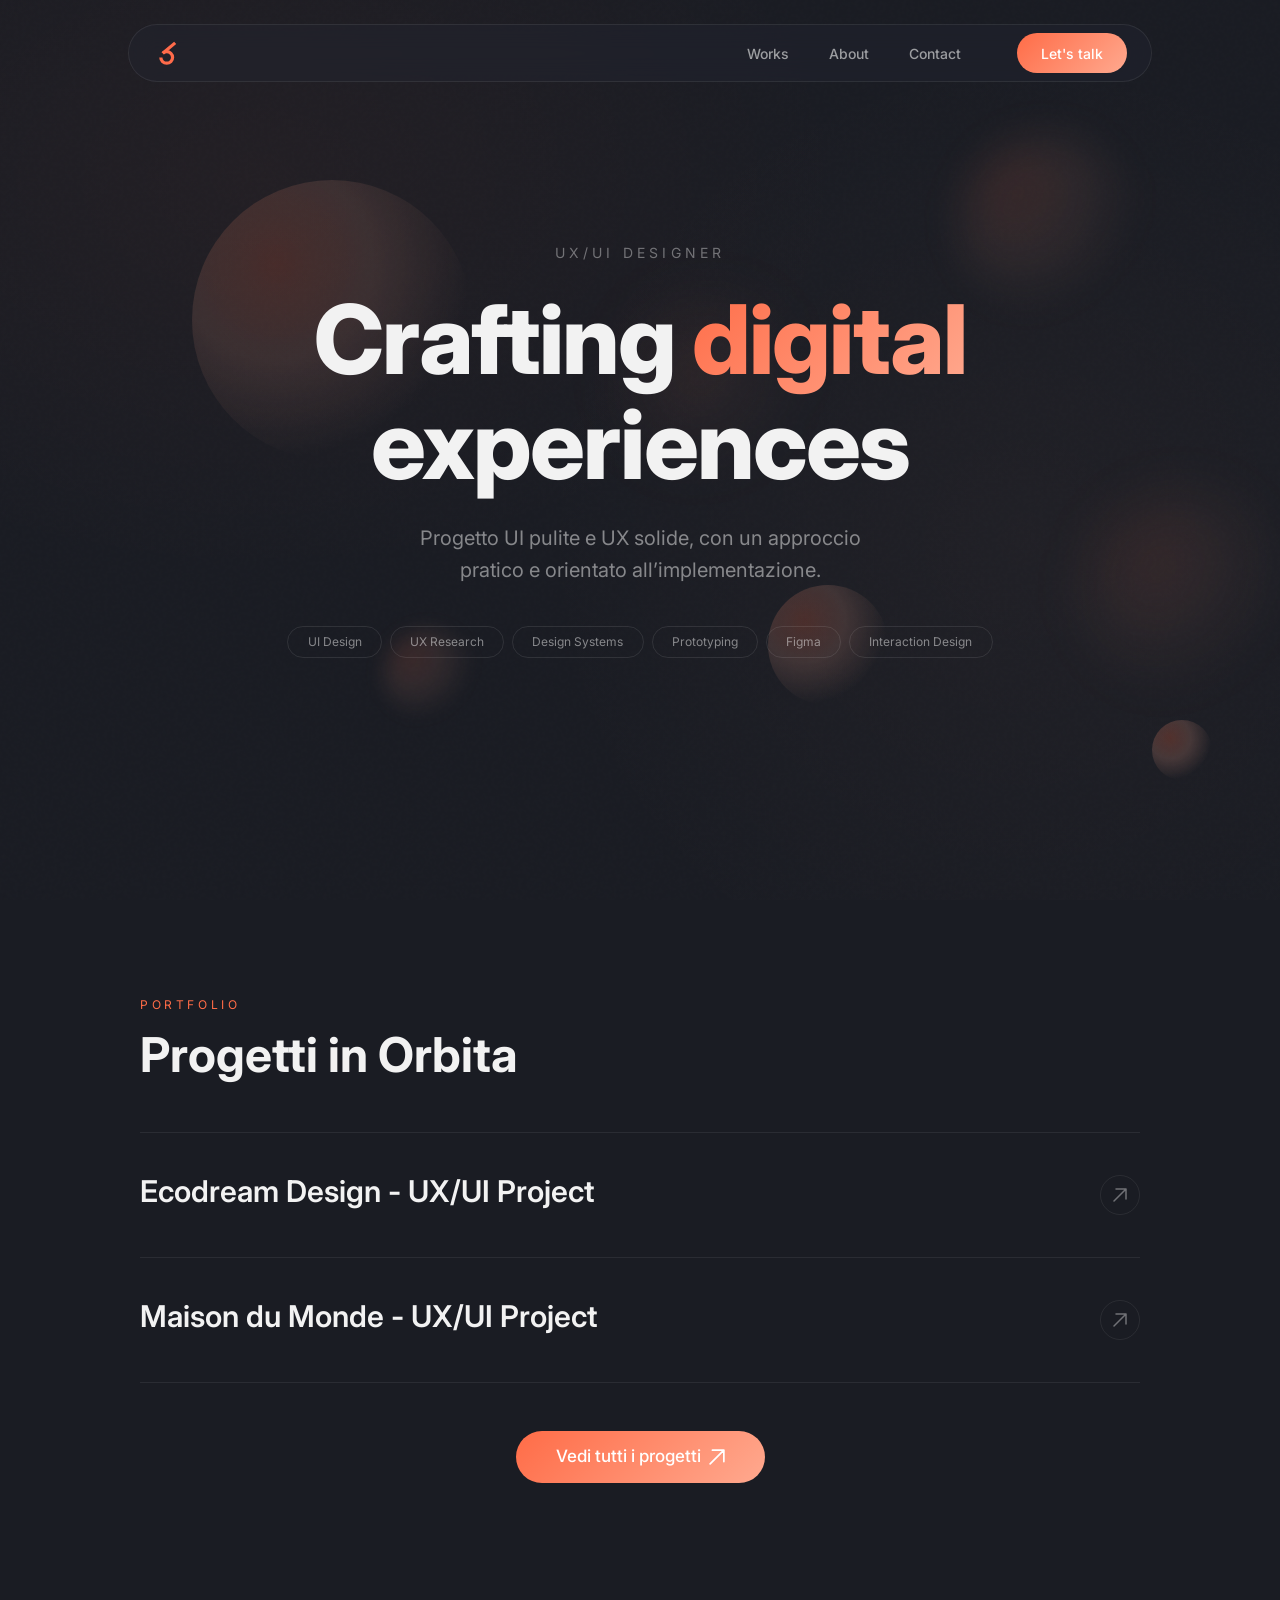
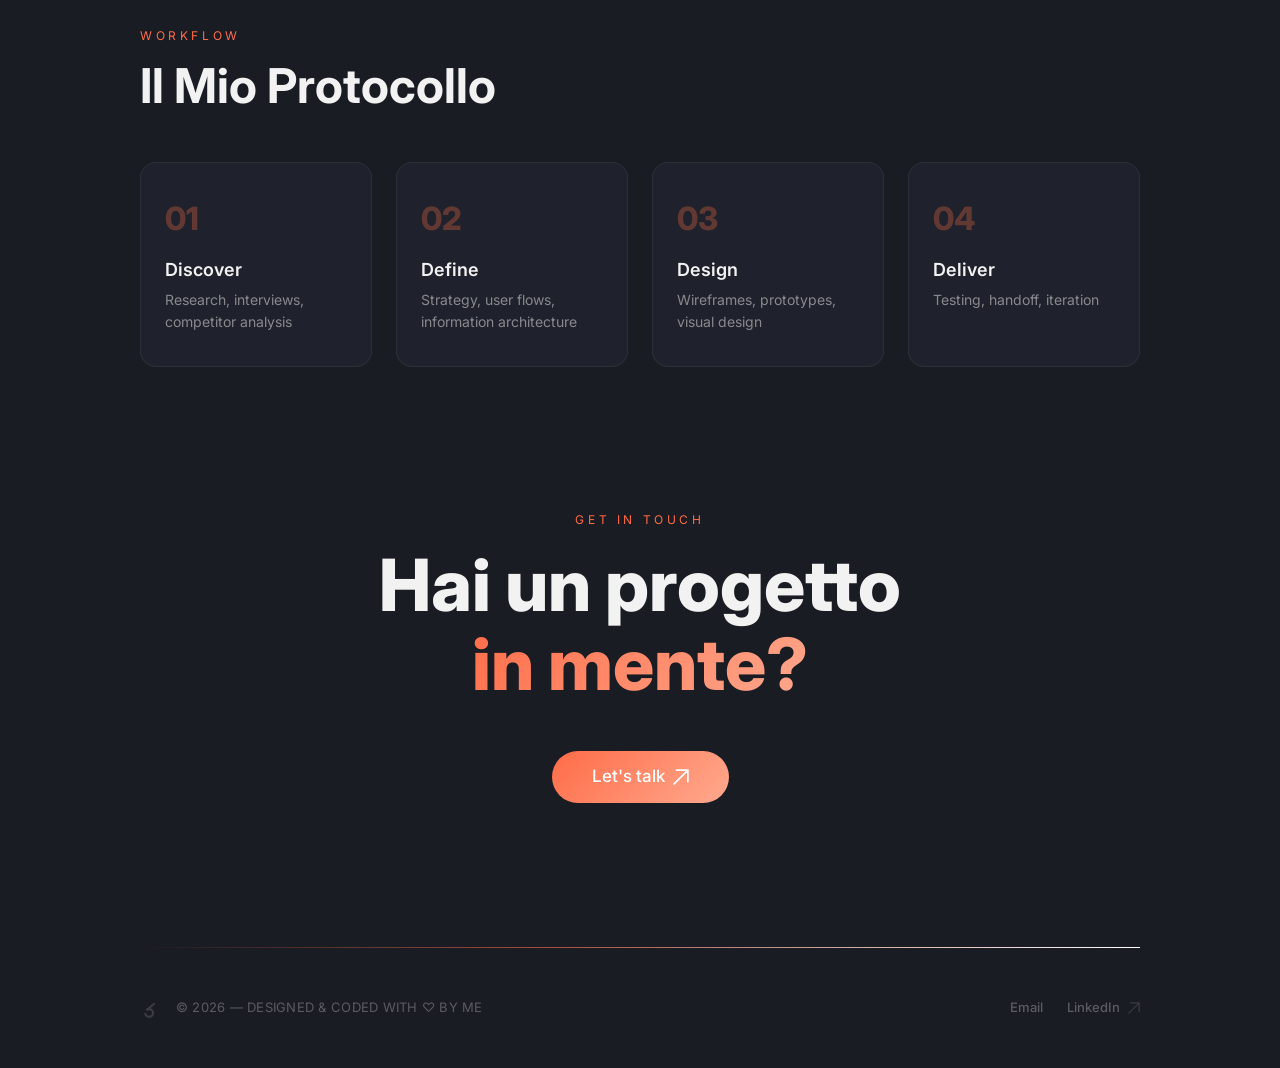
==== index.html @ b9a3bc70 "update href" ====
<!DOCTYPE html>
<html lang="it">
<head>
    <meta charset="UTF-8">
    <meta name="viewport" content="width=device-width, initial-scale=1.0">
    <meta name="description" content="Sito personale professionale">
    <meta name="author" content="Il tuo nome">
    <link rel="icon" type="image/svg+xml" href="assets/svg/favicon.svg">
    <title>Jessica Donnicola - UX/UI Designer</title>

    <!-- Bootstrap CSS -->
    <link href="https://cdn.jsdelivr.net/npm/bootstrap@5.3.3/dist/css/bootstrap.min.css" rel="stylesheet" integrity="sha384-QWTKZyjpPEjISv5WaRU9OFeRpok6YctnYmDr5pNlyT2bRjXh0JMhjY6hW+ALEwIH" crossorigin="anonymous">
    <!-- CSS personalizzato -->
    <link rel="preconnect" href="https://fonts.googleapis.com">
    <link rel="preconnect" href="https://fonts.gstatic.com" crossorigin>
    <link href="https://fonts.googleapis.com/css2?family=Inter:wght@300;400;500;600;700;800;900&display=swap" rel="stylesheet">
    <link rel="stylesheet" href="style/style.css">
</head>
<body>
  <header>
<nav class="navbar navbar-expand-md fixed-top navbar-alien animate-fade-down">
  <div class="container custom-container glass-nav rounded-pill px-4 py-2 mt-3">
    <a class="navbar-brand d-flex align-items-center" href="index.html">
      <img src="assets/svg/logo.svg" alt="Logo" height="30">
    </a>

    <button class="navbar-toggler border-0 shadow-none" type="button" data-bs-toggle="collapse" data-bs-target="#navMain" aria-controls="navMain" aria-expanded="false" aria-label="Toggle navigation">
      <div class="hamburger">
        <span></span>
        <span></span>
      </div>
    </button>

    <div class="collapse navbar-collapse" id="navMain">
      <ul class="navbar-nav mx-auto gap-md-4">
        <li class="nav-item">
          <a class="nav-link" href="works.html">Works</a>
        </li>
        <li class="nav-item">
          <a class="nav-link" href="about.html">About</a>
        </li>
        <li class="nav-item">
          <a class="nav-link" href="contact.html">Contact</a>
        </li>
      </ul>
      
      <div class="d-none d-md-block">
        <a href="contact.html" class="btn btn-gradient btn-sm px-4">Let's talk</a>
      </div>
    </div>
  </div>
</nav>
</header>
<section class="hero bg-gradient-mesh noise">
  <div class="bubbles-container" id="bubbles-container">
 <div class="bubble-container">
  <div class="bubble lunar" style="width: 230px; height: 230px; left: 15%; top: 20%;"></div>
  
  <div class="bubble blurred-glow" style="width: 400px; height: 400px; left: 60%; top: 10%;"></div>
  
  <div class="bubble lunar" style="width: 80px; height: 80px; left: 80%; top: 70%;"></div>
</div>


    </div>

 <div class="hero-content">
  <p class="hero-subtitle animate-fade-up delay-1">UX/UI Designer</p>
  
  <h1 class="hero-title animate-fade-up delay-2">
    Crafting <span class="text-gradient-coral">digital</span><br> experiences
  </h1>

  <p class="hero-description animate-fade-up delay-2">
   Progetto UI pulite e UX solide, con un approccio pratico e orientato all’implementazione.
  </p>

  <div class="skill-tags animate-fade-up delay-3">
      <span>UI Design</span>
      <span>UX Research</span>
      <span>Design Systems</span>
      <span>Prototyping</span>
      <span>Figma</span>
      <span>Interaction Design</span>
    </div>
  </div>
</section>

  <section class="portfolio-section py-5 my-5 framer-hidden">
  <div class="container custom-container">
    <div class="section-header mb-5">
      <p class="overline-text">Portfolio</p>
      <h2 class="section-title">Progetti in Orbita</h2>
    </div>

    <div class="works-list">
      <a href="project-ecodream.html" class="work-item">
        <div class="work-header">
          <h3 class="work-title">Ecodream Design - UX/UI Project</h3>
          <div class="work-icon">
            <svg width="14" height="14" viewBox="0 0 14 14" fill="none"><path d="M1 13L13 1M13 1H3M13 1V11" stroke="currentColor" stroke-width="1.5" stroke-linecap="round" stroke-linejoin="round" /></svg>
          </div>
        </div>
        <div class="work-accordion">
          <div class="work-accordion-inner">
             <div class="preview-box glass">
              <img src="assets/png/ecodream hero.png" alt="Detail 1" class="project-img">
            </div>
            <p class="work-desc">
              Case study UX/UI: Discovery, Wireframing, User Interface, Prototyping e User Testing.
            </p>
          </div>
        </div>
      </a>
      
      <a data-href="/works/2" class="work-item">
        <div class="work-header">
          <h3 class="work-title">Maison du Monde - UX/UI Project</h3>
          <div class="work-icon">
            <svg width="14" height="14" viewBox="0 0 14 14" fill="none"><path d="M1 13L13 1M13 1H3M13 1V11" stroke="currentColor" stroke-width="1.5" stroke-linecap="round" stroke-linejoin="round" /></svg>
          </div>
        </div>
        <div class="work-accordion">
          <div class="work-accordion-inner">
            <div class="preview-box glass">
              <span>Coming Soon</span>
            </div>
            <p class="work-desc">
              Case study UX/UI: Discovery, Wireframing, User Interface, Prototyping e User Testing.
            </p>
          </div>
        </div>
      </a>
    </div>

    <div class="text-center mt-5">
      <a href="works.html" class="btn btn-gradient btn-lg">
        Vedi tutti i progetti
        <svg width="14" height="14" viewBox="0 0 14 14" fill="none"><path d="M1 13L13 1M13 1H3M13 1V11" stroke="currentColor" stroke-width="1.5" stroke-linecap="round" stroke-linejoin="round" /></svg>
      </a>
    </div>
  </div>
</section>

<section class="process-section py-5 my-5 framer-hidden">
  <div class="container custom-container">
    <div class="section-header mb-5">
      <p class="overline-text">Workflow</p>
      <h3 class="section-title">Il Mio Protocollo</h3>
    </div>

    <div class="process-grid">
      <div class="glass process-card">
        <span class="step-num">01</span>
        <h4>Discover</h4>
        <p>Research, interviews, competitor analysis</p>
      </div>
      <div class="glass process-card">
        <span class="step-num">02</span>
        <h4>Define</h4>
        <p>Strategy, user flows, information architecture</p>
      </div>
      <div class="glass process-card">
        <span class="step-num">03</span>
        <h4>Design</h4>
        <p>Wireframes, prototypes, visual design</p>
      </div>
      <div class="glass process-card">
        <span class="step-num">04</span>
        <h4>Deliver</h4>
        <p>Testing, handoff, iteration</p>
      </div>
    </div>
  </div>
</section>

<section class="cta-section py-5 my-5 framer-hidden text-center">
  <div class="container custom-container">
    <p class="overline-text mb-3">Get in touch</p>
    <h2 class="display-2 font-weight-bold mb-5 bold-titles">
      Hai un progetto<br />
      <span class="text-gradient-coral">in mente?</span>
    </h2>
    <a href="contact.html" class="btn btn-gradient btn-lg">
      Let's talk
      <svg width="16" height="16" viewBox="0 0 14 14" fill="none"><path d="M1 13L13 1M13 1H3M13 1V11" stroke="currentColor" stroke-width="1.5" stroke-linecap="round" stroke-linejoin="round" /></svg>
    </a>
  </div>
</section>
<footer class="footer-section py-5 relative">
  <div class="container custom-container">
    <div class="line-gradient mb-5"></div>

    <div class="footer-content d-flex flex-column flex-sm-row align-items-center justify-content-between gap-4">
      
      <div class="footer-left d-flex align-items-center gap-3">
        <a href="index.html" class="footer-logo">
          <img src="assets/svg/logo.svg" alt="Logo" height="20">
        </a>
        <span class="footer-copy">© 2026 — DESIGNED & CODED WITH ♡ BY ME</span>
      </div>

         <div class="footer-right d-flex align-items-center gap-4">
        <a href="https://mail.google.com/mail/?view=cm&fs=1&to=donnicolajessica@gmail.com" class="footer-link" target="_blank" 
          rel="noopener noreferrer">Email</a>
        <a href="https://www.linkedin.com/in/jessica-donnicola-a59453378"
          target="_blank"
          rel="noopener noreferrer"
          class="footer-link d-flex align-items-center gap-2">
          LinkedIn
          <svg width="12" height="12" viewBox="0 0 14 14" fill="none"><path d="M1 13L13 1M13 1H3M13 1V11" stroke="currentColor" stroke-width="1.5" stroke-linecap="round" stroke-linejoin="round" /></svg>
        </a>
      </div>

    </div>
  </div>
</footer>
<!-- Bootstrap JS -->
<script src="https://cdn.jsdelivr.net/npm/bootstrap@5.3.3/dist/js/bootstrap.bundle.min.js" integrity="sha384-YvpcrYf0tY3lHB60NNkmXc5s9fDVZLESaAA55NDzOxhy9GkcIdslK1eN7N6jIeHz" crossorigin="anonymous"></script>
<!-- Custom JS -->

<script src="js/script.js"></script>

</body>
</html>
---- style/style.css ----
:root {
  --background: 230 16% 14%;
  --foreground: 0 0% 95%;
  --primary: 12 100% 64%;
  --primary-foreground: 0 0% 100%;
  --secondary: 14 100% 78%;
  --secondary-foreground: 230 16% 14%;
  --destructive: 0 84.2% 60.2%;
  --destructive-foreground: 0 0% 100%;
  --accent: 14 100% 78%;
  --accent-foreground: 230 16% 14%;
  --border: 0 0% 95% / 0.08;
  --input: 0 0% 95% / 0.08;
  --ring: 12 100% 64%;
  --glow-coral: 0 0 40px hsl(12 100% 64% / 0.15);
  --glow-coral-strong: 0 0 60px hsl(12 100% 64% / 0.25);
}

body {
  font-family: "Inter", sans-serif;
  -webkit-font-smoothing: antialiased;
  -moz-osx-font-smoothing: grayscale;
  background-color: hsl(var(--background));
  color: hsl(var(--foreground));
}

h1, h2, h3, h4, h5, h6, .btn {
  font-family: "Inter", sans-serif;
}

.bold-titles {
  font-weight: 800 !important;
  line-height: 1.1 !important;
}

.footer-section {
  position: relative;
}
.footer-section .line-gradient {
  background: linear-gradient(90deg, transparent, hsla(var(--primary), 0.3), transparent);
  height: 1px;
  width: 100%;
}
.footer-section .footer-logo img {
  opacity: 0.3;
  transition: opacity 0.3s ease;
  filter: grayscale(1);
}
.footer-section .footer-logo:hover img {
  opacity: 0.7;
  filter: grayscale(0);
}
.footer-section .footer-copy {
  font-size: 0.8125rem;
  color: hsla(0, 0%, 95%, 0.3);
  letter-spacing: 0.02em;
}
.footer-section .footer-link {
  font-size: 0.8125rem;
  color: hsla(0, 0%, 95%, 0.3);
  text-decoration: none;
  transition: all 0.3s ease;
  font-weight: 500;
}
.footer-section .footer-link svg {
  opacity: 0.5;
  transition: transform 0.3s ease;
}
.footer-section .footer-link:hover {
  color: hsl(var(--primary));
}
.footer-section .footer-link:hover svg {
  opacity: 1;
  transform: translate(2px, -2px);
}

@media (max-width: 575.98px) {
  .footer-content {
    text-align: center;
    flex-direction: column !important;
  }
  .footer-left {
    flex-direction: column;
    gap: 10px !important;
  }
}
.line-gradient {
  display: block;
  width: 100%;
  max-width: 1024px;
  margin: 0 auto;
  height: 1px;
  position: relative;
  overflow: hidden;
  background-color: hsl(var(--primary)/0.15);
}
.line-gradient::after {
  content: "";
  position: absolute;
  inset: 0;
  background: linear-gradient(90deg, transparent 0%, hsl(var(--primary)/0.6) 20%, #ffffff 50%, hsl(var(--primary)/0.6) 80%, transparent 100%);
  background-size: 200% 100%;
  animation: living-flow 6s cubic-bezier(0.4, 0, 0.2, 1) infinite;
}

@keyframes living-flow {
  0% {
    background-position: 200% 0%;
  }
  100% {
    background-position: -200% 0%;
  }
}
.navbar-alien {
  transition: all 0.5s cubic-bezier(0.4, 0, 0.2, 1);
  z-index: 1050;
}
.navbar-alien .glass-nav {
  background: hsla(230, 16%, 17%, 0.4);
  backdrop-filter: blur(12px);
  -webkit-backdrop-filter: blur(12px);
  border: 1px solid hsla(0, 0%, 95%, 0.08);
  transition: all 0.4s ease;
  margin: 0 auto;
}
.navbar-alien.scrolled .glass-nav {
  background: hsla(230, 16%, 17%, 0.8);
  border-color: hsla(var(--primary), 0.2);
  box-shadow: 0 10px 30px -10px rgba(0, 0, 0, 0.5);
  transform: scale(0.98);
}
.navbar-alien .nav-link {
  color: hsla(0, 0%, 95%, 0.6);
  font-size: 0.875rem;
  font-weight: 500;
  position: relative;
  padding: 0.5rem 0;
  transition: color 0.3s ease;
}
.navbar-alien .nav-link::after {
  content: "";
  position: absolute;
  bottom: 0;
  left: 0;
  width: 0;
  height: 2px;
  background: linear-gradient(135deg, hsl(12, 100%, 64%), hsl(14, 100%, 78%));
  transition: width 0.3s ease;
}
.navbar-alien .nav-link:hover, .navbar-alien .nav-link.active {
  color: hsl(var(--foreground));
}
.navbar-alien .nav-link:hover::after, .navbar-alien .nav-link.active::after {
  width: 100%;
}
.navbar-alien .hamburger {
  display: flex;
  flex-direction: column;
  gap: 5px;
}
.navbar-alien .hamburger span {
  display: block;
  width: 20px;
  height: 1.5px;
  background-color: hsl(var(--foreground));
  transition: 0.3s;
}
.navbar-alien .navbar-toggler[aria-expanded=true] .hamburger span:first-child {
  transform: rotate(45deg) translateY(4.5px);
}
.navbar-alien .navbar-toggler[aria-expanded=true] .hamburger span:last-child {
  transform: rotate(-45deg) translateY(-4.5px);
}

@media (max-width: 767.98px) {
  .navbar-alien .glass-nav {
    border-radius: 20px !important;
    margin: 0 15px;
  }
  .navbar-alien .navbar-collapse {
    padding-top: 1rem;
  }
}
ul.mx-auto {
  margin-left: auto !important;
  margin-right: 3rem !important;
}

.navbar-brand img {
  transition: transform 0.5s cubic-bezier(0.175, 0.885, 0.32, 1.275);
}
.navbar-brand img:hover {
  transform: rotate(-5deg) scale(1.1);
}

a {
  text-decoration: none;
  color: inherit;
  transition: all 0.4s cubic-bezier(0.4, 0, 0.2, 1);
}
a:hover {
  color: --primary;
}

.container-custom {
  width: 100%;
  max-width: 1140px;
  margin: 0 auto;
  padding: 0 20px;
}

* {
  box-sizing: border-box;
  margin: 0;
  padding: 0;
}

body {
  background-color: #1a1c23;
  color: #f2f2f2;
  font-family: "Inter", sans-serif;
  line-height: 1.5;
  overflow-x: hidden;
  -webkit-font-smoothing: antialiased;
}

.hero {
  position: relative;
  min-height: 100vh;
  display: flex;
  align-items: center;
  justify-content: center;
  flex-direction: column;
  overflow: hidden;
}
.hero.bg-gradient-mesh {
  background: radial-gradient(ellipse 600px 400px at 20% 20%, hsla(12, 100%, 64%, 0.04), transparent), radial-gradient(ellipse 500px 500px at 80% 60%, hsla(14, 100%, 78%, 0.03), transparent);
}
.hero.noise::after {
  content: "";
  position: absolute;
  inset: 0;
  opacity: 0.015;
  background-image: url("data:image/svg+xml,%3Csvg viewBox='0 0 256 256' xmlns='http://www.w3.org/2000/svg'%3E%3Cfilter id='noise'%3E%3CfeTurbulence type='fractalNoise' baseFrequency='0.9' numOctaves='4' stitchTiles='stitch'/%3E%3C/filter%3E%3Crect width='100%25' height='100%25' filter='url(%23noise)'/%3E%3C/svg%3E");
  pointer-events: none;
  z-index: 1;
}
.hero .hero-content {
  position: relative;
  z-index: 10;
  text-align: center;
  padding: 0 1.5rem;
  max-width: 900px;
}

.hero-subtitle {
  font-size: 0.875rem;
  text-transform: uppercase;
  letter-spacing: 0.3em;
  color: rgba(242, 242, 242, 0.4);
  margin-bottom: 1.5rem;
}

.hero-title {
  font-size: clamp(2.5rem, 8vw, 6rem);
  font-weight: 800;
  line-height: 1.1;
  letter-spacing: -0.02em;
}
.hero-title .text-gradient-coral {
  background: linear-gradient(135deg, hsl(12, 100%, 64%), hsl(14, 100%, 78%));
  -webkit-background-clip: text;
  -webkit-text-fill-color: transparent;
  background-clip: text;
}

.hero-description {
  margin-top: 1.5rem;
  font-size: clamp(1rem, 2vw, 1.25rem);
  color: rgba(242, 242, 242, 0.5);
  max-width: 500px;
  margin-left: auto;
  margin-right: auto;
  line-height: 1.6;
}

.skill-tags {
  display: flex;
  flex-wrap: wrap;
  justify-content: center;
  gap: 0.5rem;
  margin-top: 2.5rem;
}
.skill-tags span {
  padding: 0.4rem 1.2rem;
  border-radius: 9999px;
  border: 1px solid rgba(242, 242, 242, 0.1);
  font-size: 0.75rem;
  color: rgba(242, 242, 242, 0.5);
  transition: all 0.3s cubic-bezier(0.4, 0, 0.2, 1);
  cursor: default;
}
.skill-tags span:hover {
  border-color: hsl(var(--primary));
  color: hsl(var(--primary));
  transform: translateY(-2px);
}

.bubbles-container {
  position: absolute;
  inset: 0;
  overflow: hidden;
  pointer-events: none;
  z-index: 2;
}

.scroll-indicator {
  position: absolute;
  bottom: 2rem;
  left: 50%;
  transform: translateX(-50%);
  display: flex;
  align-items: center;
  justify-content: center;
  flex-direction: column;
  gap: 0.5rem;
  z-index: 10;
}
.scroll-indicator .scroll-text {
  font-size: 10px;
  text-transform: uppercase;
  letter-spacing: 0.2em;
  color: rgba(242, 242, 242, 0.3);
}
.scroll-indicator .scroll-line {
  width: 1px;
  height: 24px;
  background: linear-gradient(to bottom, rgba(12, 255, 163.2, 0.4), transparent);
  animation: scrollBounce 2s infinite ease-in-out;
}

@keyframes fadeInUp {
  from {
    opacity: 0;
    transform: translateY(30px);
  }
  to {
    opacity: 1;
    transform: translateY(0);
  }
}
@keyframes scrollBounce {
  0%, 100% {
    transform: translateY(0);
  }
  50% {
    transform: translateY(8px);
  }
}
@keyframes float {
  0%, 100% {
    transform: translate(0, 0) scale(1);
  }
  33% {
    transform: translate(10px, -20px) scale(1.04);
  }
  66% {
    transform: translate(-8px, 15px) scale(0.97);
  }
}
.animate-fade-up {
  opacity: 0;
  animation: fadeInUp 1s cubic-bezier(0.215, 0.61, 0.355, 1) forwards;
}

.delay-1 {
  animation-delay: 0.2s;
}

.delay-2 {
  animation-delay: 0.4s;
}

.delay-3 {
  animation-delay: 0.6s;
}

.delay-4 {
  animation-delay: 0.8s;
}

@keyframes bubbleIn {
  from {
    opacity: 0;
    transform: scale(0.5);
  }
  to {
    opacity: 1;
    transform: scale(1);
  }
}
.custom-container {
  max-width: 1024px;
}

.overline-text {
  color: hsl(var(--primary));
  font-size: 0.75rem;
  text-transform: uppercase;
  letter-spacing: 0.3em;
  margin-bottom: 0.75rem;
}

.section-title {
  font-size: clamp(2rem, 5vw, 3rem);
  font-weight: 700;
  margin-bottom: 0;
}

.text-gradient-coral {
  background-image: linear-gradient(135deg, hsl(12, 100%, 64%), hsl(14, 100%, 78%));
  -webkit-background-clip: text;
  background-clip: text;
  -webkit-text-fill-color: transparent;
}

.glass {
  background: hsla(230, 16%, 17%, 0.6);
  backdrop-filter: blur(20px);
  -webkit-backdrop-filter: blur(20px);
  border: 1px solid hsla(0, 0%, 95%, 0.06);
}

.works-list {
  border-bottom: 1px solid hsl(var(--border));
}

.work-item {
  border-top: 1px solid hsl(var(--border));
  display: block;
  text-decoration: none;
  color: inherit;
}
.work-item .work-header {
  display: flex;
  align-items: center;
  justify-content: space-between;
  padding: 2rem 0;
}
@media (min-width: 768px) {
  .work-item .work-header {
    padding: 2.5rem 0;
  }
}
.work-item .work-title {
  font-size: clamp(1.25rem, 3vw, 1.875rem);
  font-weight: 600;
  transition: all 0.4s cubic-bezier(0.4, 0, 0.2, 1);
}
.work-item .work-icon {
  width: 2.5rem;
  height: 2.5rem;
  border-radius: 50%;
  border: 1px solid hsl(var(--border));
  display: flex;
  align-items: center;
  justify-content: center;
  transition: all 0.4s cubic-bezier(0.4, 0, 0.2, 1);
  color: hsla(0, 0%, 95%, 0.4);
}
.work-item .work-accordion {
  display: grid;
  grid-template-rows: 0fr;
  transition: grid-template-rows 0.4s ease-out;
}
.work-item .work-accordion-inner {
  overflow: hidden;
  opacity: 0;
  transition: opacity 0.3s ease-out;
  display: flex;
  flex-wrap: wrap;
  align-items: center;
  gap: 1.5rem;
  padding: 0;
}
.work-item .work-accordion-inner .preview-box {
  width: 12rem;
  height: 7rem;
  border-radius: 0.75rem;
  display: flex;
  align-items: center;
  justify-content: center;
  flex-shrink: 0;
}
.work-item .work-accordion-inner .preview-box span {
  font-size: 0.75rem;
  color: hsla(0, 0%, 95%, 0.3);
}
.work-item .work-accordion-inner .work-desc {
  font-size: 0.875rem;
  color: hsla(0, 0%, 95%, 0.5);
  max-width: 24rem;
  line-height: 1.6;
  margin: 0;
}
.work-item:hover .work-title {
  color: hsl(var(--primary));
}
.work-item:hover .work-icon {
  border-color: hsla(var(--primary), 0.4);
  background-color: hsla(var(--primary), 0.1);
  color: hsl(var(--primary));
  transform: rotate(45deg);
}
.work-item:hover .work-accordion {
  grid-template-rows: 1fr;
}
.work-item:hover .work-accordion-inner {
  opacity: 1;
  padding-bottom: 2rem;
}

.process-grid {
  display: grid;
  gap: 1.5rem;
  grid-template-columns: 1fr;
}
@media (min-width: 640px) {
  .process-grid {
    grid-template-columns: repeat(2, 1fr);
  }
}
@media (min-width: 992px) {
  .process-grid {
    grid-template-columns: repeat(4, 1fr);
  }
}

.process-card {
  border-radius: 1rem;
  padding: 2rem 1.5rem;
  transition: all 0.4s cubic-bezier(0.4, 0, 0.2, 1);
}
.process-card .step-num {
  font-size: 2rem;
  font-weight: 800;
  color: hsla(var(--primary)/30%);
  transition: all 0.4s cubic-bezier(0.4, 0, 0.2, 1);
  display: block;
  margin-bottom: 1rem;
}
.process-card h4 {
  font-size: 1.125rem;
  font-weight: 600;
  margin-bottom: 0.5rem;
  color: hsl(var(--foreground));
}
.process-card p {
  font-size: 0.875rem;
  color: hsla(0, 0%, 95%, 0.5);
  line-height: 1.6;
  margin: 0;
}
.process-card:hover {
  border-color: hsla(var(--primary)/60%);
  transform: translateY(-5px);
  box-shadow: 0 10px 30px -10px hsla(var(--primary), 0.1);
}
.process-card:hover .step-num {
  color: hsla(var(--primary)/60%);
}

.framer-hidden {
  opacity: 0;
  transform: translateY(30px);
  animation: fadeUpOnLoad 0.8s ease-out forwards;
}

@keyframes fadeUpOnLoad {
  to {
    opacity: 1;
    transform: translateY(0);
  }
}
.preview-box {
  overflow: hidden;
  padding: 0;
}
.preview-box .project-img {
  width: 100%;
  height: 100%;
  -o-object-fit: cover;
     object-fit: cover;
  -o-object-position: center;
     object-position: center;
  display: block;
}

.photo-placeholder {
  width: 100%;
  border-radius: 1.5rem;
  background: linear-gradient(135deg, hsla(var(--primary), 0.15), hsla(var(--primary), 0.02));
  border: 1px solid hsla(0, 0%, 95%, 0.06);
  color: hsla(0, 0%, 95%, 0.2);
  box-shadow: 0 20px 40px rgba(0, 0, 0, 0.2);
}

.cv-picture {
  border-radius: 1.5rem;
}

.quote-box {
  border-left: 2px solid hsla(var(--primary), 0.5);
  padding-left: 1.25rem;
  font-size: 0.95rem;
  color: hsla(0, 0%, 95%, 0.6);
  font-style: italic;
}

.path-wrapper {
  position: relative;
  max-width: 900px;
  margin: 0 auto;
  padding: 80px 0;
  overflow: visible;
}
.path-wrapper .path-line-base {
  position: absolute;
  left: 50%;
  top: 0;
  bottom: 0;
  width: 1px;
  background: hsl(var(--border));
  transform: translateX(-50%);
  z-index: 1;
}
.path-wrapper .path-node {
  position: relative;
  display: flex;
  flex-direction: column;
  align-items: center;
  margin-bottom: 100px;
  z-index: 3;
}
.path-wrapper .path-node .node-dot {
  width: 14px;
  height: 14px;
  background: hsl(var(--background));
  border: 2px solid hsl(var(--primary));
  border-radius: 50%;
  position: relative;
  z-index: 10;
  margin-bottom: 20px;
  box-shadow: var(--glow-coral);
}
.path-wrapper .path-node .node-dot::after {
  content: "";
  position: absolute;
  inset: 1px;
  border-radius: 50%;
  background: hsl(var(--primary));
  opacity: 0;
  animation: node-flare 5s infinite;
  animation-delay: var(--delay);
  filter: blur(10px);
}
.path-wrapper .path-node .node-info-card {
  position: relative;
  padding: 10px 25px;
  background-color: hsl(var(--background));
  border-radius: 12px;
  transition: all 0.4s cubic-bezier(0.4, 0, 0.2, 1);
}
.path-wrapper .path-node .node-date {
  display: block;
  font-size: 0.75rem;
  font-weight: 700;
  letter-spacing: 0.15em;
  color: hsl(var(--primary));
  margin-bottom: 0.5rem;
}
.path-wrapper .path-node .node-title {
  font-size: 1.5rem;
  font-weight: 800;
  color: hsl(var(--foreground));
  margin-bottom: 0.5rem;
}
.path-wrapper .path-node .node-desc {
  font-size: 0.95rem;
  color: hsl(var(--foreground)/0.6);
  margin: 0;
}
.path-wrapper .path-node:hover .node-info-card {
  transform: translateY(-5px);
  box-shadow: 0 10px 30px -10px rgba(0, 0, 0, 0.5);
}

.skill-category-title {
  font-size: 0.85rem;
  font-weight: 600;
  text-transform: uppercase;
  letter-spacing: 0.1em;
  color: hsla(0, 0%, 95%, 0.5);
  border-bottom: 1px solid hsla(0, 0%, 95%, 0.08);
  padding-bottom: 0.5rem;
}

@keyframes scan-travel {
  0% {
    top: 0%;
    opacity: 0;
  }
  5% {
    opacity: 1;
  }
  95% {
    opacity: 1;
  }
  100% {
    top: 100%;
    opacity: 0;
  }
}
@keyframes node-flare {
  0%, 20%, 50%, 100% {
    opacity: 0;
    transform: translate(-50%, -50%) scale(1);
  }
  25% {
    opacity: 0.6;
    transform: translate(-50%, -50%) scale(2);
    box-shadow: var(--glow-coral-strong);
  }
}
.works-page {
  padding-top: 80px;
  min-height: 100vh;
}

.work-meta {
  gap: 2rem;
  font-size: 0.875rem;
  color: hsla(0, 0%, 95%, 0.4);
  font-weight: 400;
  letter-spacing: 0.05em;
  transition: all 0.4s cubic-bezier(0.4, 0, 0.2, 1);
}

.work-item:hover .work-meta {
  color: hsla(0, 0%, 95%, 0.7);
}

.back-link {
  display: inline-flex;
  align-items: center;
  gap: 0.5rem;
  font-size: 0.875rem;
  color: hsla(0, 0%, 95%, 0.4);
  text-decoration: none;
  transition: all 0.4s cubic-bezier(0.4, 0, 0.2, 1);
}
.back-link .rotate-arrow {
  transform: rotate(225deg);
  transition: all 0.4s cubic-bezier(0.4, 0, 0.2, 1);
}
.back-link:hover {
  color: hsl(var(--primary));
}
.back-link:hover .rotate-arrow {
  color: hsl(var(--primary));
  transform: rotate(225deg) translateX(4px) translateY(-4px);
}

.preview-box {
  overflow: hidden;
  padding: 0;
}
.preview-box .project-img {
  width: 100%;
  height: 100%;
  -o-object-fit: cover;
     object-fit: cover;
  -o-object-position: center;
     object-position: center;
  display: block;
}

.contact-page {
  padding-top: 80px;
}

.tracking-wider {
  letter-spacing: 0.1em;
}

.custom-input {
  background: hsla(0, 0%, 100%, 0.03);
  border: 1px solid hsla(0, 0%, 95%, 0.08);
  color: hsl(var(--foreground));
  border-radius: 0.75rem;
  padding: 0.75rem 1rem;
  transition: all 0.4s cubic-bezier(0.4, 0, 0.2, 1);
  box-shadow: none;
}
.custom-input::-moz-placeholder {
  color: hsla(0, 0%, 95%, 0.3);
}
.custom-input::placeholder {
  color: hsla(0, 0%, 95%, 0.3);
}
.custom-input:focus {
  background: hsla(0, 0%, 100%, 0.05);
  border-color: hsla(var(--primary), 0.5);
  box-shadow: 0 0 0 3px hsla(var(--primary), 0.1);
  color: hsl(var(--foreground));
}

.resize-none {
  resize: none;
}

.reason-tags-container .reason-tag {
  cursor: pointer;
  padding: 0.5rem 1rem;
  border-radius: 999px;
  font-size: 0.875rem;
  color: hsla(0, 0%, 95%, 0.5);
  border: 1px solid hsla(0, 0%, 95%, 0.08);
  transition: all 0.3s ease;
  -webkit-user-select: none;
     -moz-user-select: none;
          user-select: none;
}
.reason-tags-container .reason-tag:hover {
  border-color: hsla(var(--primary)/40%);
  color: hsla(var(--primary)/80%);
}
.reason-tags-container .btn-check:checked + .reason-tag {
  background: linear-gradient(135deg, hsl(12, 100%, 64%), hsl(14, 100%, 78%));
  color: hsl(var(--primary-foreground));
  color: #fff;
  border-color: transparent;
}

.back-link {
  display: inline-flex;
  align-items: center;
  gap: 0.5rem;
  font-size: 0.875rem;
  color: hsla(0, 0%, 95%, 0.4);
  text-decoration: none;
  transition: all 0.4s cubic-bezier(0.4, 0, 0.2, 1);
}
.back-link .rotate-arrow {
  transform: rotate(225deg);
  transition: all 0.4s cubic-bezier(0.4, 0, 0.2, 1);
}
.back-link:hover {
  color: hsl(var(--primary));
}
.back-link:hover .rotate-arrow {
  color: hsl(var(--primary));
  transform: rotate(225deg) translateX(4px) translateY(-4px);
}

.btn {
  display: inline-flex;
  align-items: center;
  justify-content: center;
  gap: 0.5rem;
  white-space: nowrap;
  border-radius: 0.5rem;
  font-size: 0.9375rem;
  font-weight: 500;
  transition: background-color 0.2s, color 0.2s, box-shadow 0.2s;
  cursor: pointer;
  border: none;
  text-decoration: none;
  outline: none;
}
@media (max-width: 768px) {
  .btn {
    width: 100%;
    display: flex;
  }
}
.btn:disabled {
  pointer-events: none;
  opacity: 0.5;
}
.btn svg {
  pointer-events: none;
  width: 1rem;
  height: 1rem;
  flex-shrink: 0;
}
.btn-default {
  background-color: hsl(var(--primary));
  color: hsl(var(--primary-foreground));
}
.btn-default:hover {
  background-color: hsla(var(--primary), 0.9);
}
.btn-destructive {
  background-color: hsl(var(--destructive));
  color: hsl(var(--destructive-foreground));
}
.btn-destructive:hover {
  background-color: hsla(var(--destructive), 0.9);
}
.btn-outline {
  border: 1px solid hsl(var(--foreground));
  background-color: transparent;
  border-radius: 9999px;
  color: hsl(var(--foreground));
}
.btn-outline:hover {
  background-color: hsl(var(--primary-foreground));
  color: hsl(var(--primary));
}
.btn-secondary {
  background-color: hsl(var(--secondary));
  border-radius: 9999px;
  color: hsl(var(--secondary-foreground));
}
.btn-secondary:hover {
  background-color: hsla(var(--secondary), 0.8);
}
.btn-ghost {
  background-color: transparent;
  color: hsl(var(--foreground));
}
.btn-ghost:hover {
  background-color: hsl(var(--accent));
  color: hsl(var(--accent-foreground));
}
.btn-link {
  background-color: transparent;
  color: hsl(var(--primary));
  text-underline-offset: 4px;
}
.btn-link:hover {
  text-decoration: underline;
}
.btn-gradient {
  background: linear-gradient(135deg, hsl(12, 100%, 64%), hsl(14, 100%, 78%));
  color: hsl(var(--primary-foreground));
  border-radius: 9999px;
}
.btn-gradient:hover {
  box-shadow: var(--glow-coral);
}
.btn-base {
  height: 2.75rem;
  padding: 0.5rem 1.5rem;
}
.btn-sm {
  height: 2.5rem;
  padding: 0 1rem;
  font-size: 0.875rem;
}
.btn-lg {
  height: 3.25rem;
  padding: 0 2.5rem;
  font-size: 1.0625rem;
}
.btn-icon {
  height: 2.75rem;
  width: 2.75rem;
  padding: 0;
}

.project-detail-page .aspect-16-9 {
  aspect-ratio: 16/9;
}
.project-detail-page .aspect-4-3 {
  aspect-ratio: 4/3;
}
.project-detail-page {
  padding-top: 80px;
  min-height: 100vh;
}
.project-detail-page .badge-custom {
  padding: 0.4rem 1rem;
  border-radius: 999px;
  border: 1px solid hsla(0, 0%, 95%, 0.08);
  font-size: 0.75rem;
  color: hsla(0, 0%, 95%, 0.5);
}
.project-detail-page .tool-tag {
  padding: 0.2rem 0.8rem;
  background: hsla(12, 100%, 64%, 0.1);
  color: hsl(var(--primary));
  border-radius: 999px;
  font-size: 0.75rem;
  font-weight: 500;
}
.project-detail-page .glass-image-container {
  background: linear-gradient(135deg, hsla(0, 0%, 100%, 0.02), hsla(0, 0%, 100%, 0.05));
  border: 1px solid hsla(0, 0%, 95%, 0.06);
  display: flex;
  align-items: center;
  justify-content: center;
  border-radius: 1.5rem;
  overflow: hidden;
  position: relative;
}
.project-detail-page .glass-image-container .project-img {
  width: 100%;
  height: 100%;
  -o-object-fit: cover;
     object-fit: cover;
  transition: transform 0.6s cubic-bezier(0.4, 0, 0.2, 1);
  display: block;
}
.project-detail-page .glass-image-container:hover .project-img {
  transform: scale(1.05);
}
.project-detail-page .glass-image-container::after {
  content: "";
  position: absolute;
  inset: 0;
  box-shadow: var(--glow-coral);
  pointer-events: none;
}
.project-detail-page .back-link {
  display: inline-flex;
  align-items: center;
  gap: 0.5rem;
  font-size: 0.875rem;
  color: hsla(0, 0%, 95%, 0.4);
  text-decoration: none;
  transition: all 0.4s cubic-bezier(0.4, 0, 0.2, 1);
}
.project-detail-page .back-link .rotate-arrow {
  transform: rotate(225deg);
  transition: all 0.4s cubic-bezier(0.4, 0, 0.2, 1);
}
.project-detail-page .back-link:hover {
  color: hsl(var(--primary));
}
.project-detail-page .back-link:hover .rotate-arrow {
  transform: rotate(225deg) translate(2px, -2px);
}
.project-detail-page .next-project-link h2:hover {
  background-image: linear-gradient(135deg, hsl(12, 100%, 64%), hsl(14, 100%, 78%));
  -webkit-background-clip: text;
  background-clip: text;
  -webkit-text-fill-color: transparent;
}
.project-detail-page .next-project-link .arrow-circle {
  width: 50px;
  height: 50px;
  border-radius: 50%;
  border: 1px solid hsla(0, 0%, 95%, 0.1);
  display: flex;
  align-items: center;
  justify-content: center;
  color: hsla(0, 0%, 95%, 0.4);
  transition: all 0.4s cubic-bezier(0.4, 0, 0.2, 1);
}
.project-detail-page .next-project-link:hover .arrow-circle {
  border-color: hsla(12, 100%, 64%, 0.4);
  background: hsla(12, 100%, 64%, 0.1);
  color: hsl(var(--primary));
  transform: scale(1.1);
}/*# sourceMappingURL=style.css.map */
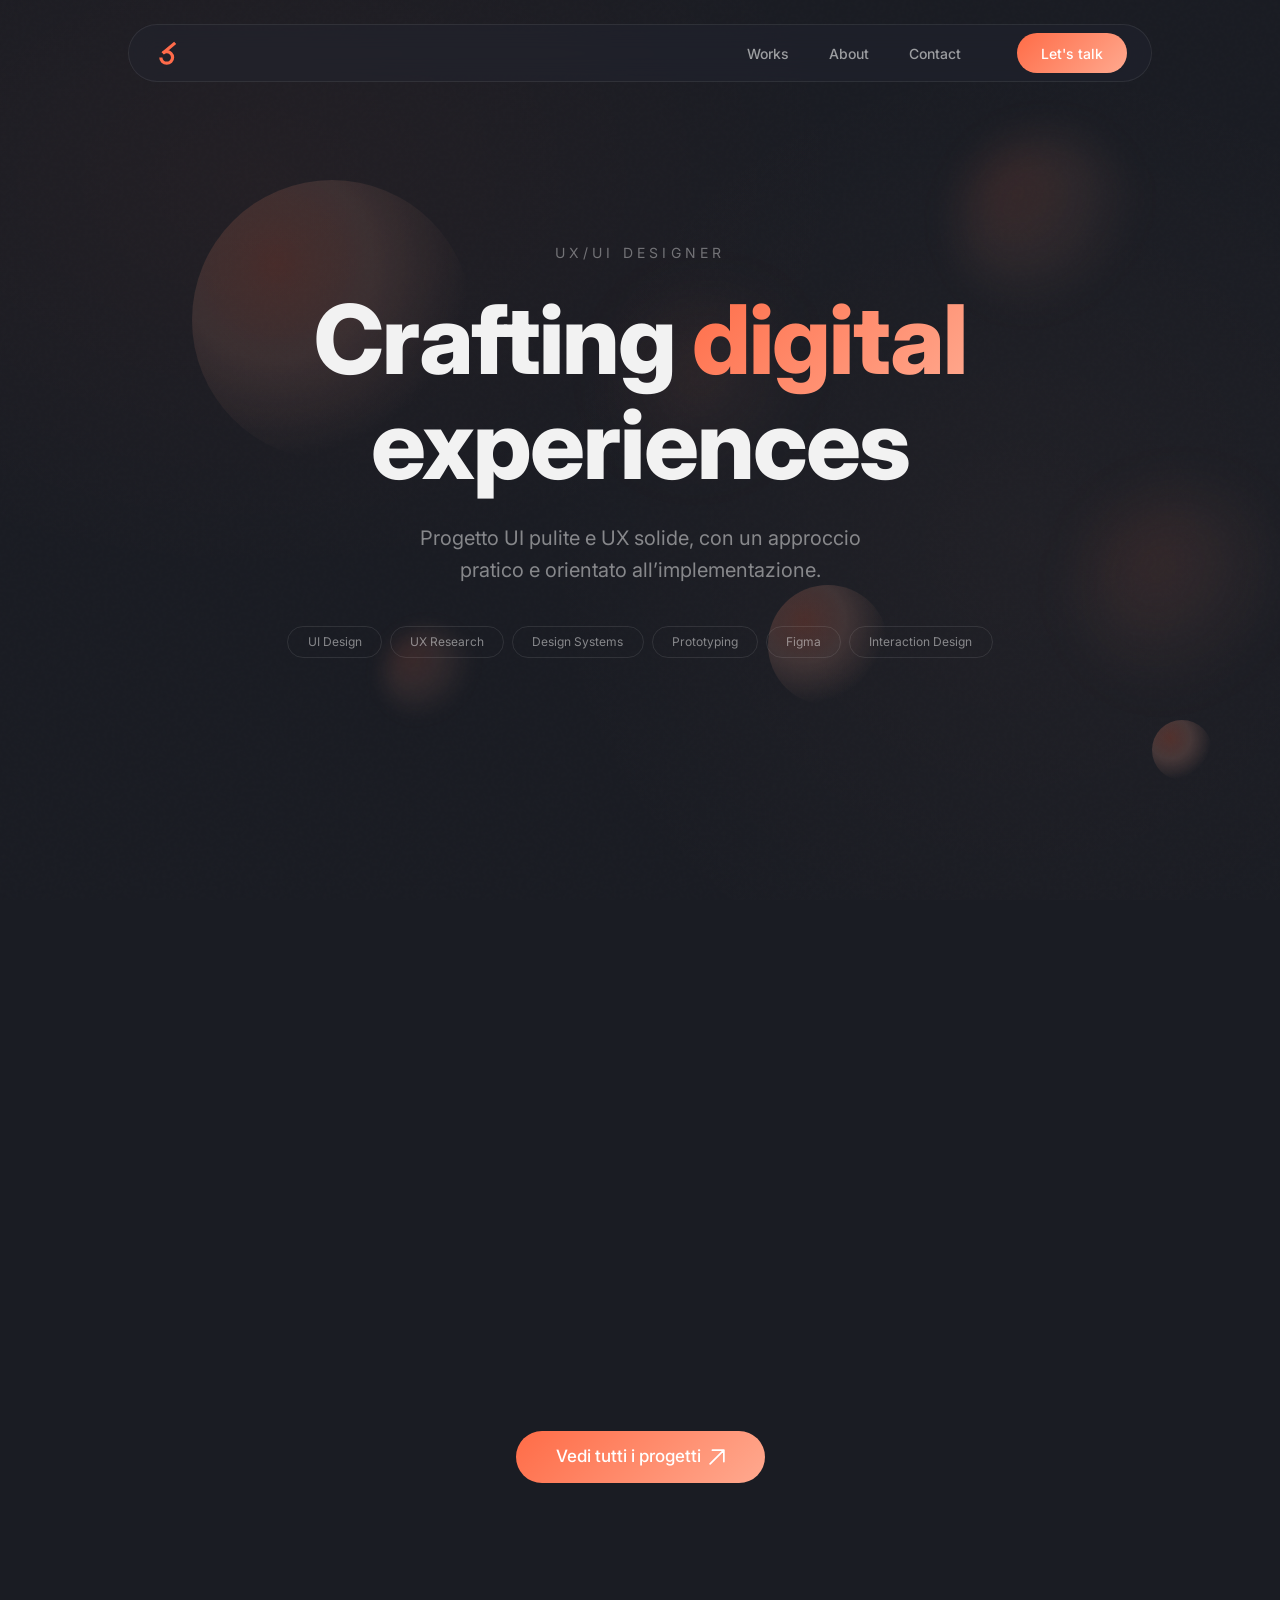
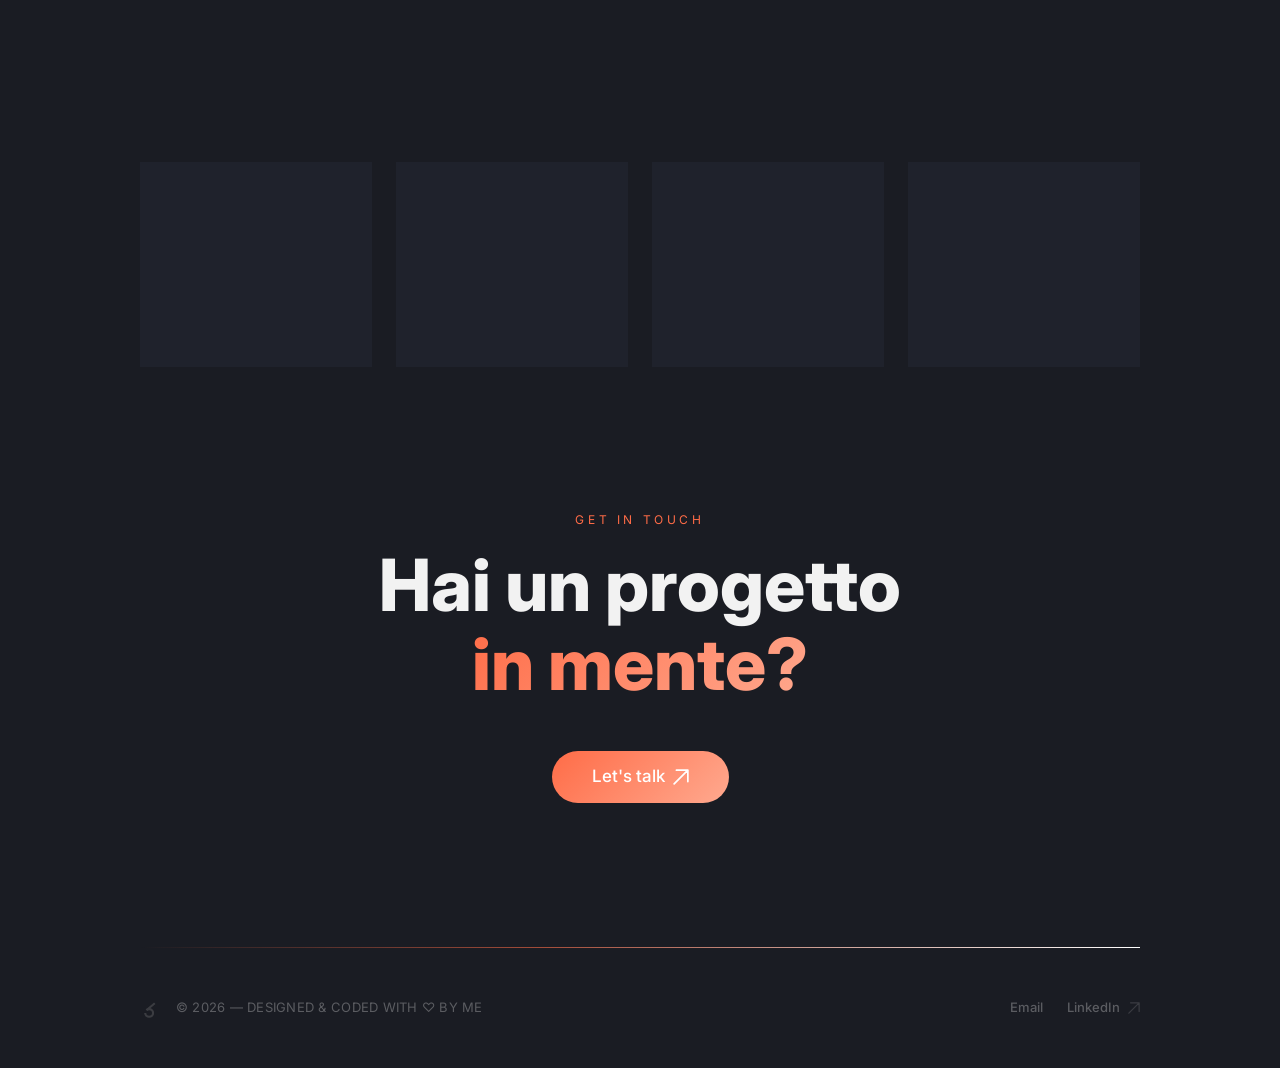
==== commit a1a2b393: "folders update" ====
--- a/index.html
+++ b/index.html
@@ -3,9 +3,13 @@
 <head>
     <meta charset="UTF-8">
     <meta name="viewport" content="width=device-width, initial-scale=1.0">
-    <meta name="description" content="Sito personale professionale">
-    <meta name="author" content="Il tuo nome">
-    <link rel="icon" type="image/svg+xml" href="assets/svg/favicon.svg">
+    <meta name="author" content="Jessica Donnicola">
+    <meta property="og:title" content="Portfolio | Jessica Donnicola - UX/UI Designer">
+    <meta property="og:description" content="Scopri i miei progetti, le competenze tecniche e come posso contribuire alla tua prossima idea.">
+    <meta property="og:image" content="https://jessicadonnicola.github.io/portfolio/assets/png/anteprimaSito.png">
+    <meta property="og:url" content="https://jessicadonnicola.github.io/portfolio/index.html">
+    <meta property="og:type" content="website">
+    <link rel="icon" type="image/svg+xml" href="assets/img/svg/favicon.svg">
     <title>Jessica Donnicola - UX/UI Designer</title>
 
     <!-- Bootstrap CSS -->
@@ -14,14 +18,14 @@
     <link rel="preconnect" href="https://fonts.googleapis.com">
     <link rel="preconnect" href="https://fonts.gstatic.com" crossorigin>
     <link href="https://fonts.googleapis.com/css2?family=Inter:wght@300;400;500;600;700;800;900&display=swap" rel="stylesheet">
-    <link rel="stylesheet" href="style/style.css">
+    <link rel="stylesheet" href="assets/style/style.css">
 </head>
 <body>
   <header>
 <nav class="navbar navbar-expand-md fixed-top navbar-alien animate-fade-down">
   <div class="container custom-container glass-nav rounded-pill px-4 py-2 mt-3">
     <a class="navbar-brand d-flex align-items-center" href="index.html">
-      <img src="assets/svg/logo.svg" alt="Logo" height="30">
+      <img src="assets/img/svg/logo.svg" alt="Logo" height="30">
     </a>
 
     <button class="navbar-toggler border-0 shadow-none" type="button" data-bs-toggle="collapse" data-bs-target="#navMain" aria-controls="navMain" aria-expanded="false" aria-label="Toggle navigation">
@@ -51,6 +55,7 @@
   </div>
 </nav>
 </header>
+<main>
 <section class="hero bg-gradient-mesh noise">
   <div class="bubbles-container" id="bubbles-container">
  <div class="bubble-container">
@@ -104,7 +109,7 @@
         <div class="work-accordion">
           <div class="work-accordion-inner">
              <div class="preview-box glass">
-              <img src="assets/png/ecodream hero.png" alt="Detail 1" class="project-img">
+              <img src="assets/img/png/ecodream-hero.png" alt="Detail 1" class="project-img">
             </div>
             <p class="work-desc">
               Case study UX/UI: Discovery, Wireframing, User Interface, Prototyping e User Testing.
@@ -187,6 +192,7 @@
     </a>
   </div>
 </section>
+</main>
 <footer class="footer-section py-5 relative">
   <div class="container custom-container">
     <div class="line-gradient mb-5"></div>
@@ -195,7 +201,7 @@
       
       <div class="footer-left d-flex align-items-center gap-3">
         <a href="index.html" class="footer-logo">
-          <img src="assets/svg/logo.svg" alt="Logo" height="20">
+          <img src="assets/img/svg/logo.svg" alt="Logo" height="20">
         </a>
         <span class="footer-copy">© 2026 — DESIGNED & CODED WITH ♡ BY ME</span>
       </div>
@@ -219,7 +225,7 @@
 <script src="https://cdn.jsdelivr.net/npm/bootstrap@5.3.3/dist/js/bootstrap.bundle.min.js" integrity="sha384-YvpcrYf0tY3lHB60NNkmXc5s9fDVZLESaAA55NDzOxhy9GkcIdslK1eN7N6jIeHz" crossorigin="anonymous"></script>
 <!-- Custom JS -->
 
-<script src="js/script.js"></script>
+<script src="assets/js/script.js"></script>
 
 </body>
 </html>
--- a/assets/style/style.css
+++ b/assets/style/style.css
@@ -0,0 +1,1067 @@
+:root {
+  --background: 230 16% 14%;
+  --foreground: 0 0% 95%;
+  --primary: 12 100% 64%;
+  --primary-foreground: 0 0% 100%;
+  --secondary: 14 100% 78%;
+  --secondary-foreground: 230 16% 14%;
+  --destructive: 0 84.2% 60.2%;
+  --destructive-foreground: 0 0% 100%;
+  --accent: 14 100% 78%;
+  --accent-foreground: 230 16% 14%;
+  --border: 0 0% 95% / 0.08;
+  --input: 0 0% 95% / 0.08;
+  --ring: 12 100% 64%;
+  --glow-coral: 0 0 40px hsl(12 100% 64% / 0.15);
+  --glow-coral-strong: 0 0 60px hsl(12 100% 64% / 0.25);
+}
+
+body {
+  font-family: "Inter", sans-serif;
+  -webkit-font-smoothing: antialiased;
+  -moz-osx-font-smoothing: grayscale;
+  background-color: hsl(var(--background));
+  color: hsl(var(--foreground));
+}
+
+h1, h2, h3, h4, h5, h6, .btn {
+  font-family: "Inter", sans-serif;
+}
+
+.bold-titles {
+  font-weight: 800 !important;
+  line-height: 1.1 !important;
+}
+
+.footer-section {
+  position: relative;
+}
+.footer-section .line-gradient {
+  background: linear-gradient(90deg, transparent, hsla(var(--primary), 0.3), transparent);
+  height: 1px;
+  width: 100%;
+}
+.footer-section .footer-logo img {
+  opacity: 0.3;
+  transition: opacity 0.3s ease;
+  filter: grayscale(1);
+}
+.footer-section .footer-logo:hover img {
+  opacity: 0.7;
+  filter: grayscale(0);
+}
+.footer-section .footer-copy {
+  font-size: 0.8125rem;
+  color: hsla(0, 0%, 95%, 0.3);
+  letter-spacing: 0.02em;
+}
+.footer-section .footer-link {
+  font-size: 0.8125rem;
+  color: hsla(0, 0%, 95%, 0.3);
+  text-decoration: none;
+  transition: all 0.3s ease;
+  font-weight: 500;
+}
+.footer-section .footer-link svg {
+  opacity: 0.5;
+  transition: transform 0.3s ease;
+}
+.footer-section .footer-link:hover {
+  color: hsl(var(--primary));
+}
+.footer-section .footer-link:hover svg {
+  opacity: 1;
+  transform: translate(2px, -2px);
+}
+
+@media (max-width: 575.98px) {
+  .footer-content {
+    text-align: center;
+    flex-direction: column !important;
+  }
+  .footer-left {
+    flex-direction: column;
+    gap: 10px !important;
+  }
+}
+.line-gradient {
+  display: block;
+  width: 100%;
+  max-width: 1024px;
+  margin: 0 auto;
+  height: 1px;
+  position: relative;
+  overflow: hidden;
+  background-color: hsl(var(--primary)/0.15);
+}
+.line-gradient::after {
+  content: "";
+  position: absolute;
+  inset: 0;
+  background: linear-gradient(90deg, transparent 0%, hsl(var(--primary)/0.6) 20%, #ffffff 50%, hsl(var(--primary)/0.6) 80%, transparent 100%);
+  background-size: 200% 100%;
+  animation: living-flow 6s cubic-bezier(0.4, 0, 0.2, 1) infinite;
+}
+
+@keyframes living-flow {
+  0% {
+    background-position: 200% 0%;
+  }
+  100% {
+    background-position: -200% 0%;
+  }
+}
+.navbar-alien {
+  transition: all 0.5s cubic-bezier(0.4, 0, 0.2, 1);
+  z-index: 1050;
+}
+.navbar-alien .glass-nav {
+  background: hsla(230, 16%, 17%, 0.4);
+  backdrop-filter: blur(12px);
+  -webkit-backdrop-filter: blur(12px);
+  border: 1px solid hsla(0, 0%, 95%, 0.08);
+  transition: all 0.4s ease;
+  margin: 0 auto;
+}
+.navbar-alien.scrolled .glass-nav {
+  background: hsla(230, 16%, 17%, 0.8);
+  border-color: hsla(var(--primary), 0.2);
+  box-shadow: 0 10px 30px -10px rgba(0, 0, 0, 0.5);
+  transform: scale(0.98);
+}
+.navbar-alien .nav-link {
+  color: hsla(0, 0%, 95%, 0.6);
+  font-size: 0.875rem;
+  font-weight: 500;
+  position: relative;
+  padding: 0.5rem 0;
+  transition: color 0.3s ease;
+}
+.navbar-alien .nav-link::after {
+  content: "";
+  position: absolute;
+  bottom: 0;
+  left: 0;
+  width: 0;
+  height: 2px;
+  background: linear-gradient(135deg, hsl(12, 100%, 64%), hsl(14, 100%, 78%));
+  transition: width 0.3s ease;
+}
+.navbar-alien .nav-link:hover, .navbar-alien .nav-link.active {
+  color: hsl(var(--foreground));
+}
+.navbar-alien .nav-link:hover::after, .navbar-alien .nav-link.active::after {
+  width: 100%;
+}
+.navbar-alien .hamburger {
+  display: flex;
+  flex-direction: column;
+  gap: 5px;
+}
+.navbar-alien .hamburger span {
+  display: block;
+  width: 20px;
+  height: 1.5px;
+  background-color: hsl(var(--foreground));
+  transition: 0.3s;
+}
+.navbar-alien .navbar-toggler[aria-expanded=true] .hamburger span:first-child {
+  transform: rotate(45deg) translateY(4.5px);
+}
+.navbar-alien .navbar-toggler[aria-expanded=true] .hamburger span:last-child {
+  transform: rotate(-45deg) translateY(-4.5px);
+}
+
+@media (max-width: 767.98px) {
+  .navbar-alien .glass-nav {
+    border-radius: 20px !important;
+    margin: 0 15px;
+  }
+  .navbar-alien .navbar-collapse {
+    padding-top: 1rem;
+  }
+}
+ul.mx-auto {
+  margin-left: auto !important;
+  margin-right: 3rem !important;
+}
+
+.navbar-brand img {
+  transition: transform 0.5s cubic-bezier(0.175, 0.885, 0.32, 1.275);
+}
+.navbar-brand img:hover {
+  transform: rotate(-5deg) scale(1.1);
+}
+
+a {
+  text-decoration: none;
+  color: inherit;
+  transition: all 0.4s cubic-bezier(0.4, 0, 0.2, 1);
+}
+a:hover {
+  color: --primary;
+}
+
+.container-custom {
+  width: 100%;
+  max-width: 1140px;
+  margin: 0 auto;
+  padding: 0 20px;
+}
+
+* {
+  box-sizing: border-box;
+  margin: 0;
+  padding: 0;
+}
+
+body {
+  background-color: #1a1c23;
+  color: #f2f2f2;
+  font-family: "Inter", sans-serif;
+  line-height: 1.5;
+  overflow-x: hidden;
+  -webkit-font-smoothing: antialiased;
+}
+
+.hero {
+  position: relative;
+  min-height: 100vh;
+  display: flex;
+  align-items: center;
+  justify-content: center;
+  flex-direction: column;
+  overflow: hidden;
+}
+.hero.bg-gradient-mesh {
+  background: radial-gradient(ellipse 600px 400px at 20% 20%, hsla(12, 100%, 64%, 0.04), transparent), radial-gradient(ellipse 500px 500px at 80% 60%, hsla(14, 100%, 78%, 0.03), transparent);
+}
+.hero.noise::after {
+  content: "";
+  position: absolute;
+  inset: 0;
+  opacity: 0.015;
+  background-image: url("data:image/svg+xml,%3Csvg viewBox='0 0 256 256' xmlns='http://www.w3.org/2000/svg'%3E%3Cfilter id='noise'%3E%3CfeTurbulence type='fractalNoise' baseFrequency='0.9' numOctaves='4' stitchTiles='stitch'/%3E%3C/filter%3E%3Crect width='100%25' height='100%25' filter='url(%23noise)'/%3E%3C/svg%3E");
+  pointer-events: none;
+  z-index: 1;
+}
+.hero .hero-content {
+  position: relative;
+  z-index: 10;
+  text-align: center;
+  padding: 0 1.5rem;
+  max-width: 900px;
+}
+
+.hero-subtitle {
+  font-size: 0.875rem;
+  text-transform: uppercase;
+  letter-spacing: 0.3em;
+  color: rgba(242, 242, 242, 0.4);
+  margin-bottom: 1.5rem;
+}
+
+.hero-title {
+  font-size: clamp(2.5rem, 8vw, 6rem);
+  font-weight: 800;
+  line-height: 1.1;
+  letter-spacing: -0.02em;
+}
+.hero-title .text-gradient-coral {
+  background: linear-gradient(135deg, hsl(12, 100%, 64%), hsl(14, 100%, 78%));
+  -webkit-background-clip: text;
+  -webkit-text-fill-color: transparent;
+  background-clip: text;
+}
+
+.hero-description {
+  margin-top: 1.5rem;
+  font-size: clamp(1rem, 2vw, 1.25rem);
+  color: rgba(242, 242, 242, 0.5);
+  max-width: 500px;
+  margin-left: auto;
+  margin-right: auto;
+  line-height: 1.6;
+}
+
+.skill-tags {
+  display: flex;
+  flex-wrap: wrap;
+  justify-content: center;
+  gap: 0.5rem;
+  margin-top: 2.5rem;
+}
+.skill-tags span {
+  padding: 0.4rem 1.2rem;
+  border-radius: 9999px;
+  border: 1px solid rgba(242, 242, 242, 0.1);
+  font-size: 0.75rem;
+  color: rgba(242, 242, 242, 0.5);
+  transition: all 0.3s cubic-bezier(0.4, 0, 0.2, 1);
+  cursor: default;
+}
+.skill-tags span:hover {
+  border-color: hsl(var(--primary));
+  color: hsl(var(--primary));
+  transform: translateY(-2px);
+}
+
+.bubbles-container {
+  position: absolute;
+  inset: 0;
+  overflow: hidden;
+  pointer-events: none;
+  z-index: 2;
+}
+
+.scroll-indicator {
+  position: absolute;
+  bottom: 2rem;
+  left: 50%;
+  transform: translateX(-50%);
+  display: flex;
+  align-items: center;
+  justify-content: center;
+  flex-direction: column;
+  gap: 0.5rem;
+  z-index: 10;
+}
+.scroll-indicator .scroll-text {
+  font-size: 10px;
+  text-transform: uppercase;
+  letter-spacing: 0.2em;
+  color: rgba(242, 242, 242, 0.3);
+}
+.scroll-indicator .scroll-line {
+  width: 1px;
+  height: 24px;
+  background: linear-gradient(to bottom, rgba(12, 255, 163.2, 0.4), transparent);
+  animation: scrollBounce 2s infinite ease-in-out;
+}
+
+@keyframes fadeInUp {
+  from {
+    opacity: 0;
+    transform: translateY(30px);
+  }
+  to {
+    opacity: 1;
+    transform: translateY(0);
+  }
+}
+@keyframes scrollBounce {
+  0%, 100% {
+    transform: translateY(0);
+  }
+  50% {
+    transform: translateY(8px);
+  }
+}
+@keyframes float {
+  0%, 100% {
+    transform: translate(0, 0) scale(1);
+  }
+  33% {
+    transform: translate(10px, -20px) scale(1.04);
+  }
+  66% {
+    transform: translate(-8px, 15px) scale(0.97);
+  }
+}
+.animate-fade-up {
+  opacity: 0;
+  animation: fadeInUp 1s cubic-bezier(0.215, 0.61, 0.355, 1) forwards;
+}
+
+.delay-1 {
+  animation-delay: 0.2s;
+}
+
+.delay-2 {
+  animation-delay: 0.4s;
+}
+
+.delay-3 {
+  animation-delay: 0.6s;
+}
+
+.delay-4 {
+  animation-delay: 0.8s;
+}
+
+@keyframes bubbleIn {
+  from {
+    opacity: 0;
+    transform: scale(0.5);
+  }
+  to {
+    opacity: 1;
+    transform: scale(1);
+  }
+}
+.custom-container {
+  max-width: 1024px;
+}
+
+.overline-text {
+  color: hsl(var(--primary));
+  font-size: 0.75rem;
+  text-transform: uppercase;
+  letter-spacing: 0.3em;
+  margin-bottom: 0.75rem;
+}
+
+.section-title {
+  font-size: clamp(2rem, 5vw, 3rem);
+  font-weight: 700;
+  margin-bottom: 0;
+}
+
+.text-gradient-coral {
+  background-image: linear-gradient(135deg, hsl(12, 100%, 64%), hsl(14, 100%, 78%));
+  -webkit-background-clip: text;
+  background-clip: text;
+  -webkit-text-fill-color: transparent;
+}
+
+.glass {
+  background: hsla(230, 16%, 17%, 0.6);
+  backdrop-filter: blur(20px);
+  -webkit-backdrop-filter: blur(20px);
+  border: 1px solid hsla(0, 0%, 95%, 0.06);
+}
+
+.works-list {
+  border-bottom: 1px solid hsl(var(--border));
+}
+
+.work-item {
+  border-top: 1px solid hsl(var(--border));
+  display: block;
+  text-decoration: none;
+  color: inherit;
+}
+.work-item .work-header {
+  display: flex;
+  align-items: center;
+  justify-content: space-between;
+  padding: 2rem 0;
+}
+@media (min-width: 768px) {
+  .work-item .work-header {
+    padding: 2.5rem 0;
+  }
+}
+.work-item .work-title {
+  font-size: clamp(1.25rem, 3vw, 1.875rem);
+  font-weight: 600;
+  transition: all 0.4s cubic-bezier(0.4, 0, 0.2, 1);
+}
+.work-item .work-icon {
+  width: 2.5rem;
+  height: 2.5rem;
+  border-radius: 50%;
+  border: 1px solid hsl(var(--border));
+  display: flex;
+  align-items: center;
+  justify-content: center;
+  transition: all 0.4s cubic-bezier(0.4, 0, 0.2, 1);
+  color: hsla(0, 0%, 95%, 0.4);
+}
+.work-item .work-accordion {
+  display: grid;
+  grid-template-rows: 0fr;
+  transition: grid-template-rows 0.4s ease-out;
+}
+.work-item .work-accordion-inner {
+  overflow: hidden;
+  opacity: 0;
+  transition: opacity 0.3s ease-out;
+  display: flex;
+  flex-wrap: wrap;
+  align-items: center;
+  gap: 1.5rem;
+  padding: 0;
+}
+.work-item .work-accordion-inner .preview-box {
+  width: 12rem;
+  height: 7rem;
+  border-radius: 0.75rem;
+  display: flex;
+  align-items: center;
+  justify-content: center;
+  flex-shrink: 0;
+}
+.work-item .work-accordion-inner .preview-box span {
+  font-size: 0.75rem;
+  color: hsla(0, 0%, 95%, 0.3);
+}
+.work-item .work-accordion-inner .work-desc {
+  font-size: 0.875rem;
+  color: hsla(0, 0%, 95%, 0.5);
+  max-width: 24rem;
+  line-height: 1.6;
+  margin: 0;
+}
+.work-item:hover .work-title {
+  color: hsl(var(--primary));
+}
+.work-item:hover .work-icon {
+  border-color: hsla(var(--primary), 0.4);
+  background-color: hsla(var(--primary), 0.1);
+  color: hsl(var(--primary));
+  transform: rotate(45deg);
+}
+.work-item:hover .work-accordion {
+  grid-template-rows: 1fr;
+}
+.work-item:hover .work-accordion-inner {
+  opacity: 1;
+  padding-bottom: 2rem;
+}
+
+.process-grid {
+  display: grid;
+  gap: 1.5rem;
+  grid-template-columns: 1fr;
+}
+@media (min-width: 640px) {
+  .process-grid {
+    grid-template-columns: repeat(2, 1fr);
+  }
+}
+@media (min-width: 992px) {
+  .process-grid {
+    grid-template-columns: repeat(4, 1fr);
+  }
+}
+
+.process-card {
+  border-radius: 1rem;
+  padding: 2rem 1.5rem;
+  transition: all 0.4s cubic-bezier(0.4, 0, 0.2, 1);
+}
+.process-card .step-num {
+  font-size: 2rem;
+  font-weight: 800;
+  color: hsla(var(--primary)/30%);
+  transition: all 0.4s cubic-bezier(0.4, 0, 0.2, 1);
+  display: block;
+  margin-bottom: 1rem;
+}
+.process-card h4 {
+  font-size: 1.125rem;
+  font-weight: 600;
+  margin-bottom: 0.5rem;
+  color: hsl(var(--foreground));
+}
+.process-card p {
+  font-size: 0.875rem;
+  color: hsla(0, 0%, 95%, 0.5);
+  line-height: 1.6;
+  margin: 0;
+}
+.process-card:hover {
+  border-color: hsla(var(--primary)/60%);
+  transform: translateY(-5px);
+  box-shadow: 0 10px 30px -10px hsla(var(--primary), 0.1);
+}
+.process-card:hover .step-num {
+  color: hsla(var(--primary)/60%);
+}
+
+.framer-hidden {
+  opacity: 0;
+  transform: translateY(30px);
+  animation: fadeUpOnLoad 0.8s ease-out forwards;
+}
+
+@keyframes fadeUpOnLoad {
+  to {
+    opacity: 1;
+    transform: translateY(0);
+  }
+}
+.preview-box {
+  overflow: hidden;
+  padding: 0;
+}
+.preview-box .project-img {
+  width: 100%;
+  height: 100%;
+  -o-object-fit: cover;
+     object-fit: cover;
+  -o-object-position: center;
+     object-position: center;
+  display: block;
+}
+
+.photo-placeholder {
+  width: 100%;
+  border-radius: 1.5rem;
+  background: linear-gradient(135deg, hsla(var(--primary), 0.15), hsla(var(--primary), 0.02));
+  border: 1px solid hsla(0, 0%, 95%, 0.06);
+  color: hsla(0, 0%, 95%, 0.2);
+  box-shadow: 0 20px 40px rgba(0, 0, 0, 0.2);
+}
+
+.cv-picture {
+  border-radius: 1.5rem;
+}
+
+.quote-box {
+  border-left: 2px solid hsla(var(--primary), 0.5);
+  padding-left: 1.25rem;
+  font-size: 0.95rem;
+  color: hsla(0, 0%, 95%, 0.6);
+  font-style: italic;
+}
+
+.path-wrapper {
+  position: relative;
+  max-width: 900px;
+  margin: 0 auto;
+  padding: 80px 0;
+  overflow: visible;
+}
+.path-wrapper .path-line-base {
+  position: absolute;
+  left: 50%;
+  top: 0;
+  bottom: 0;
+  width: 1px;
+  background: hsl(var(--border));
+  transform: translateX(-50%);
+  z-index: 1;
+}
+.path-wrapper .path-node {
+  position: relative;
+  display: flex;
+  flex-direction: column;
+  align-items: center;
+  margin-bottom: 100px;
+  z-index: 3;
+}
+.path-wrapper .path-node .node-dot {
+  width: 14px;
+  height: 14px;
+  background: hsl(var(--background));
+  border: 2px solid hsl(var(--primary));
+  border-radius: 50%;
+  position: relative;
+  z-index: 10;
+  margin-bottom: 20px;
+  box-shadow: var(--glow-coral);
+}
+.path-wrapper .path-node .node-dot::after {
+  content: "";
+  position: absolute;
+  inset: 1px;
+  border-radius: 50%;
+  background: hsl(var(--primary));
+  opacity: 0;
+  animation: node-flare 5s infinite;
+  animation-delay: var(--delay);
+  filter: blur(10px);
+}
+.path-wrapper .path-node .node-info-card {
+  position: relative;
+  padding: 10px 25px;
+  background-color: hsl(var(--background));
+  border-radius: 12px;
+  transition: all 0.4s cubic-bezier(0.4, 0, 0.2, 1);
+}
+.path-wrapper .path-node .node-date {
+  display: block;
+  font-size: 0.75rem;
+  font-weight: 700;
+  letter-spacing: 0.15em;
+  color: hsl(var(--primary));
+  margin-bottom: 0.5rem;
+}
+.path-wrapper .path-node .node-title {
+  font-size: 1.5rem;
+  font-weight: 800;
+  color: hsl(var(--foreground));
+  margin-bottom: 0.5rem;
+}
+.path-wrapper .path-node .node-desc {
+  font-size: 0.95rem;
+  color: hsl(var(--foreground)/0.6);
+  margin: 0;
+}
+.path-wrapper .path-node:hover .node-info-card {
+  transform: translateY(-5px);
+  box-shadow: 0 10px 30px -10px rgba(0, 0, 0, 0.5);
+}
+
+.skill-category-title {
+  font-size: 0.85rem;
+  font-weight: 600;
+  text-transform: uppercase;
+  letter-spacing: 0.1em;
+  color: hsla(0, 0%, 95%, 0.5);
+  border-bottom: 1px solid hsla(0, 0%, 95%, 0.08);
+  padding-bottom: 0.5rem;
+}
+
+@keyframes scan-travel {
+  0% {
+    top: 0%;
+    opacity: 0;
+  }
+  5% {
+    opacity: 1;
+  }
+  95% {
+    opacity: 1;
+  }
+  100% {
+    top: 100%;
+    opacity: 0;
+  }
+}
+@keyframes node-flare {
+  0%, 20%, 50%, 100% {
+    opacity: 0;
+    transform: translate(-50%, -50%) scale(1);
+  }
+  25% {
+    opacity: 0.6;
+    transform: translate(-50%, -50%) scale(2);
+    box-shadow: var(--glow-coral-strong);
+  }
+}
+.works-page {
+  padding-top: 80px;
+  min-height: 100vh;
+}
+
+.work-meta {
+  gap: 2rem;
+  font-size: 0.875rem;
+  color: hsla(0, 0%, 95%, 0.4);
+  font-weight: 400;
+  letter-spacing: 0.05em;
+  transition: all 0.4s cubic-bezier(0.4, 0, 0.2, 1);
+}
+
+.work-item:hover .work-meta {
+  color: hsla(0, 0%, 95%, 0.7);
+}
+
+.back-link {
+  display: inline-flex;
+  align-items: center;
+  gap: 0.5rem;
+  font-size: 0.875rem;
+  color: hsla(0, 0%, 95%, 0.4);
+  text-decoration: none;
+  transition: all 0.4s cubic-bezier(0.4, 0, 0.2, 1);
+}
+.back-link .rotate-arrow {
+  transform: rotate(225deg);
+  transition: all 0.4s cubic-bezier(0.4, 0, 0.2, 1);
+}
+.back-link:hover {
+  color: hsl(var(--primary));
+}
+.back-link:hover .rotate-arrow {
+  color: hsl(var(--primary));
+  transform: rotate(225deg) translateX(4px) translateY(-4px);
+}
+
+.preview-box {
+  overflow: hidden;
+  padding: 0;
+}
+.preview-box .project-img {
+  width: 100%;
+  height: 100%;
+  -o-object-fit: cover;
+     object-fit: cover;
+  -o-object-position: center;
+     object-position: center;
+  display: block;
+}
+
+.contact-page {
+  padding-top: 80px;
+}
+
+.tracking-wider {
+  letter-spacing: 0.1em;
+}
+
+.custom-input {
+  background: hsla(0, 0%, 100%, 0.03);
+  border: 1px solid hsla(0, 0%, 95%, 0.08);
+  color: hsl(var(--foreground));
+  border-radius: 0.75rem;
+  padding: 0.75rem 1rem;
+  transition: all 0.4s cubic-bezier(0.4, 0, 0.2, 1);
+  box-shadow: none;
+}
+.custom-input::-moz-placeholder {
+  color: hsla(0, 0%, 95%, 0.3);
+}
+.custom-input::placeholder {
+  color: hsla(0, 0%, 95%, 0.3);
+}
+.custom-input:focus {
+  background: hsla(0, 0%, 100%, 0.05);
+  border-color: hsla(var(--primary), 0.5);
+  box-shadow: 0 0 0 3px hsla(var(--primary), 0.1);
+  color: hsl(var(--foreground));
+}
+
+.resize-none {
+  resize: none;
+}
+
+.reason-tags-container .reason-tag {
+  cursor: pointer;
+  padding: 0.5rem 1rem;
+  border-radius: 999px;
+  font-size: 0.875rem;
+  color: hsla(0, 0%, 95%, 0.5);
+  border: 1px solid hsla(0, 0%, 95%, 0.08);
+  transition: all 0.3s ease;
+  -webkit-user-select: none;
+     -moz-user-select: none;
+          user-select: none;
+}
+.reason-tags-container .reason-tag:hover {
+  border-color: hsla(var(--primary)/40%);
+  color: hsla(var(--primary)/80%);
+}
+.reason-tags-container .btn-check:checked + .reason-tag {
+  background: linear-gradient(135deg, hsl(12, 100%, 64%), hsl(14, 100%, 78%));
+  color: hsl(var(--primary-foreground));
+  color: #fff;
+  border-color: transparent;
+}
+
+.back-link {
+  display: inline-flex;
+  align-items: center;
+  gap: 0.5rem;
+  font-size: 0.875rem;
+  color: hsla(0, 0%, 95%, 0.4);
+  text-decoration: none;
+  transition: all 0.4s cubic-bezier(0.4, 0, 0.2, 1);
+}
+.back-link .rotate-arrow {
+  transform: rotate(225deg);
+  transition: all 0.4s cubic-bezier(0.4, 0, 0.2, 1);
+}
+.back-link:hover {
+  color: hsl(var(--primary));
+}
+.back-link:hover .rotate-arrow {
+  color: hsl(var(--primary));
+  transform: rotate(225deg) translateX(4px) translateY(-4px);
+}
+
+.btn {
+  display: inline-flex;
+  align-items: center;
+  justify-content: center;
+  gap: 0.5rem;
+  white-space: nowrap;
+  border-radius: 0.5rem;
+  font-size: 0.9375rem;
+  font-weight: 500;
+  transition: background-color 0.2s, color 0.2s, box-shadow 0.2s;
+  cursor: pointer;
+  border: none;
+  text-decoration: none;
+  outline: none;
+}
+@media (max-width: 768px) {
+  .btn {
+    width: 100%;
+    display: flex;
+  }
+}
+.btn:disabled {
+  pointer-events: none;
+  opacity: 0.5;
+}
+.btn svg {
+  pointer-events: none;
+  width: 1rem;
+  height: 1rem;
+  flex-shrink: 0;
+}
+.btn-default {
+  background-color: hsl(var(--primary));
+  color: hsl(var(--primary-foreground));
+}
+.btn-default:hover {
+  background-color: hsla(var(--primary), 0.9);
+}
+.btn-destructive {
+  background-color: hsl(var(--destructive));
+  color: hsl(var(--destructive-foreground));
+}
+.btn-destructive:hover {
+  background-color: hsla(var(--destructive), 0.9);
+}
+.btn-outline {
+  border: 1px solid hsl(var(--foreground));
+  background-color: transparent;
+  border-radius: 9999px;
+  color: hsl(var(--foreground));
+}
+.btn-outline:hover {
+  background-color: hsl(var(--primary-foreground));
+  color: hsl(var(--primary));
+}
+.btn-secondary {
+  background-color: hsl(var(--secondary));
+  border-radius: 9999px;
+  color: hsl(var(--secondary-foreground));
+}
+.btn-secondary:hover {
+  background-color: hsla(var(--secondary), 0.8);
+}
+.btn-ghost {
+  background-color: transparent;
+  color: hsl(var(--foreground));
+}
+.btn-ghost:hover {
+  background-color: hsl(var(--accent));
+  color: hsl(var(--accent-foreground));
+}
+.btn-link {
+  background-color: transparent;
+  color: hsl(var(--primary));
+  text-underline-offset: 4px;
+}
+.btn-link:hover {
+  text-decoration: underline;
+}
+.btn-gradient {
+  background: linear-gradient(135deg, hsl(12, 100%, 64%), hsl(14, 100%, 78%));
+  color: hsl(var(--primary-foreground));
+  border-radius: 9999px;
+}
+.btn-gradient:hover {
+  box-shadow: var(--glow-coral);
+}
+.btn-base {
+  height: 2.75rem;
+  padding: 0.5rem 1.5rem;
+}
+.btn-sm {
+  height: 2.5rem;
+  padding: 0 1rem;
+  font-size: 0.875rem;
+}
+.btn-lg {
+  height: 3.25rem;
+  padding: 0 2.5rem;
+  font-size: 1.0625rem;
+}
+.btn-icon {
+  height: 2.75rem;
+  width: 2.75rem;
+  padding: 0;
+}
+
+.project-detail-page .aspect-16-9 {
+  aspect-ratio: 16/9;
+}
+.project-detail-page .aspect-4-3 {
+  aspect-ratio: 4/3;
+}
+.project-detail-page {
+  padding-top: 80px;
+  min-height: 100vh;
+}
+.project-detail-page .badge-custom {
+  padding: 0.4rem 1rem;
+  border-radius: 999px;
+  border: 1px solid hsla(0, 0%, 95%, 0.08);
+  font-size: 0.75rem;
+  color: hsla(0, 0%, 95%, 0.5);
+}
+.project-detail-page .tool-tag {
+  padding: 0.2rem 0.8rem;
+  background: hsla(12, 100%, 64%, 0.1);
+  color: hsl(var(--primary));
+  border-radius: 999px;
+  font-size: 0.75rem;
+  font-weight: 500;
+}
+.project-detail-page .glass-image-container {
+  background: linear-gradient(135deg, hsla(0, 0%, 100%, 0.02), hsla(0, 0%, 100%, 0.05));
+  border: 1px solid hsla(0, 0%, 95%, 0.06);
+  display: flex;
+  align-items: center;
+  justify-content: center;
+  border-radius: 1.5rem;
+  overflow: hidden;
+  position: relative;
+}
+.project-detail-page .glass-image-container .project-img {
+  width: 100%;
+  height: 100%;
+  -o-object-fit: cover;
+     object-fit: cover;
+  transition: transform 0.6s cubic-bezier(0.4, 0, 0.2, 1);
+  display: block;
+}
+.project-detail-page .glass-image-container:hover .project-img {
+  transform: scale(1.05);
+}
+.project-detail-page .glass-image-container::after {
+  content: "";
+  position: absolute;
+  inset: 0;
+  box-shadow: var(--glow-coral);
+  pointer-events: none;
+}
+.project-detail-page .back-link {
+  display: inline-flex;
+  align-items: center;
+  gap: 0.5rem;
+  font-size: 0.875rem;
+  color: hsla(0, 0%, 95%, 0.4);
+  text-decoration: none;
+  transition: all 0.4s cubic-bezier(0.4, 0, 0.2, 1);
+}
+.project-detail-page .back-link .rotate-arrow {
+  transform: rotate(225deg);
+  transition: all 0.4s cubic-bezier(0.4, 0, 0.2, 1);
+}
+.project-detail-page .back-link:hover {
+  color: hsl(var(--primary));
+}
+.project-detail-page .back-link:hover .rotate-arrow {
+  transform: rotate(225deg) translate(2px, -2px);
+}
+.project-detail-page .next-project-link h2:hover {
+  background-image: linear-gradient(135deg, hsl(12, 100%, 64%), hsl(14, 100%, 78%));
+  -webkit-background-clip: text;
+  background-clip: text;
+  -webkit-text-fill-color: transparent;
+}
+.project-detail-page .next-project-link .arrow-circle {
+  width: 50px;
+  height: 50px;
+  border-radius: 50%;
+  border: 1px solid hsla(0, 0%, 95%, 0.1);
+  display: flex;
+  align-items: center;
+  justify-content: center;
+  color: hsla(0, 0%, 95%, 0.4);
+  transition: all 0.4s cubic-bezier(0.4, 0, 0.2, 1);
+}
+.project-detail-page .next-project-link:hover .arrow-circle {
+  border-color: hsla(12, 100%, 64%, 0.4);
+  background: hsla(12, 100%, 64%, 0.1);
+  color: hsl(var(--primary));
+  transform: scale(1.1);
+}/*# sourceMappingURL=style.css.map */
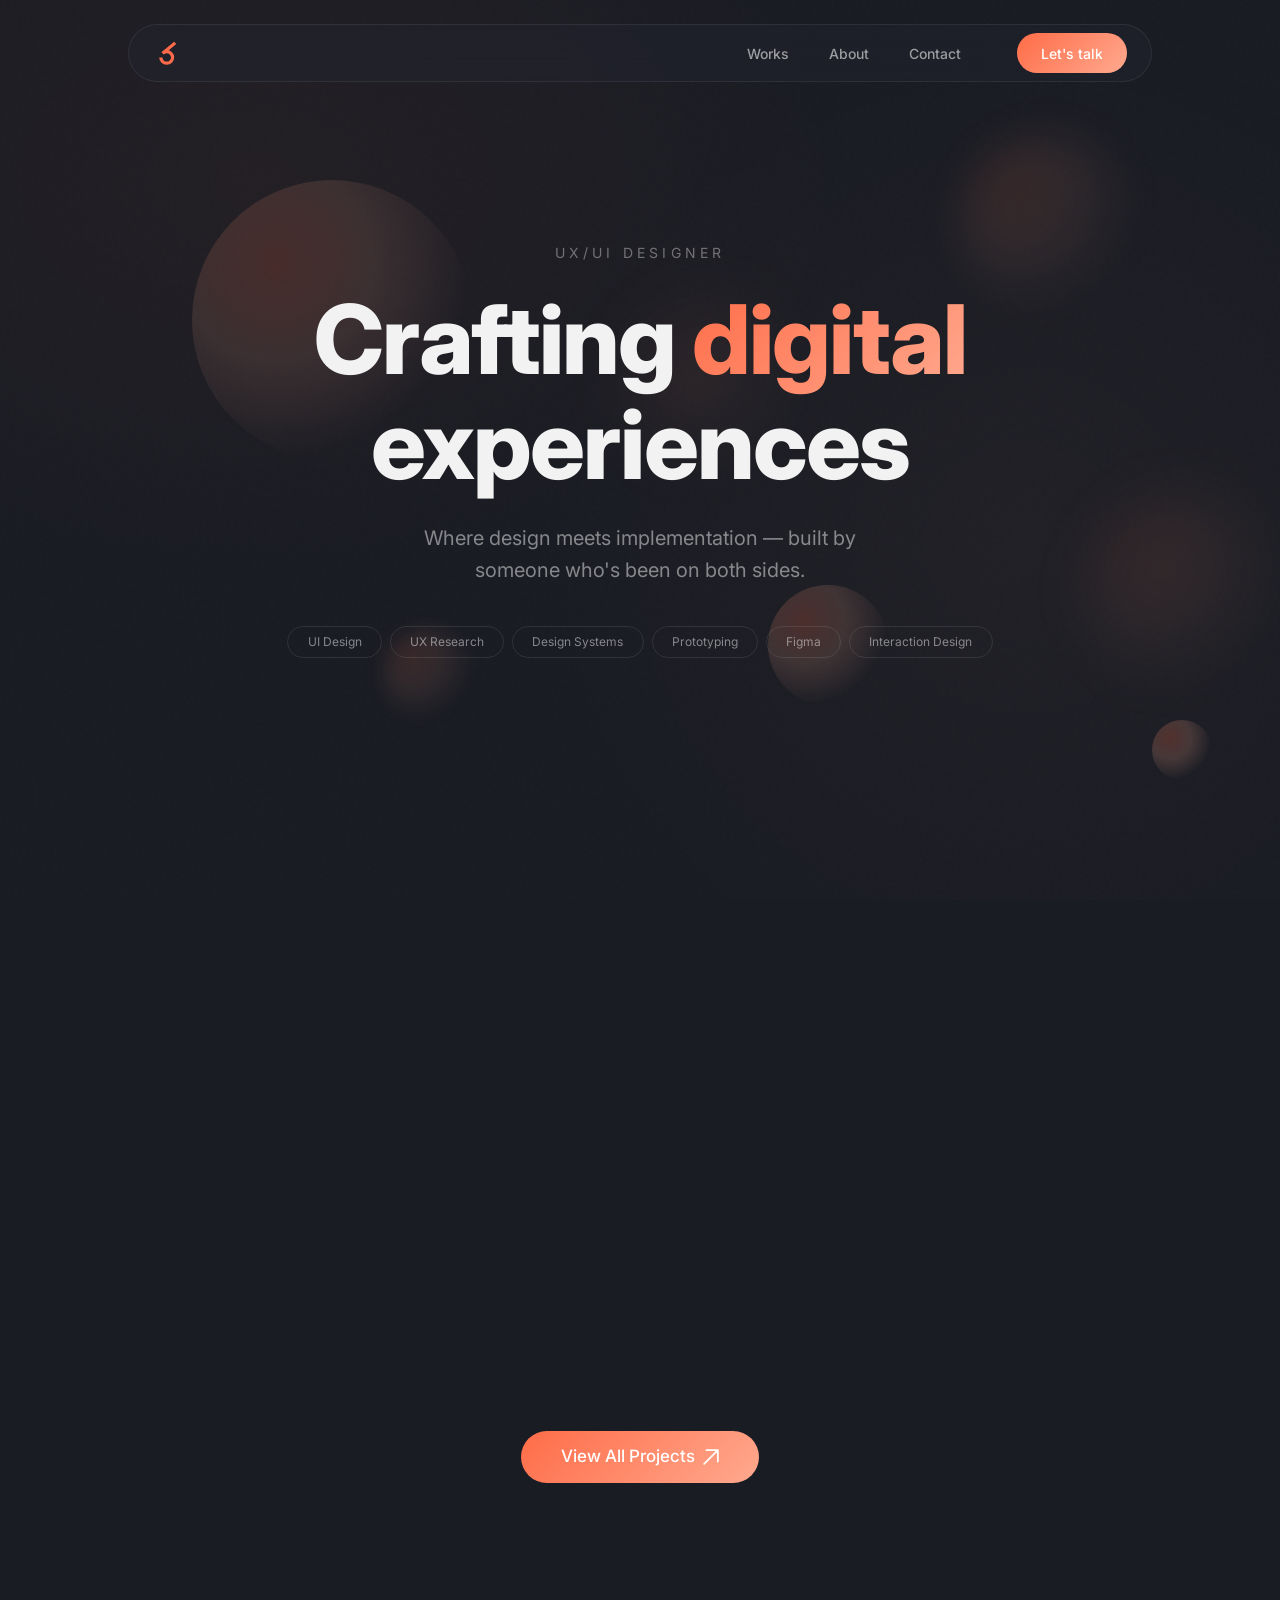
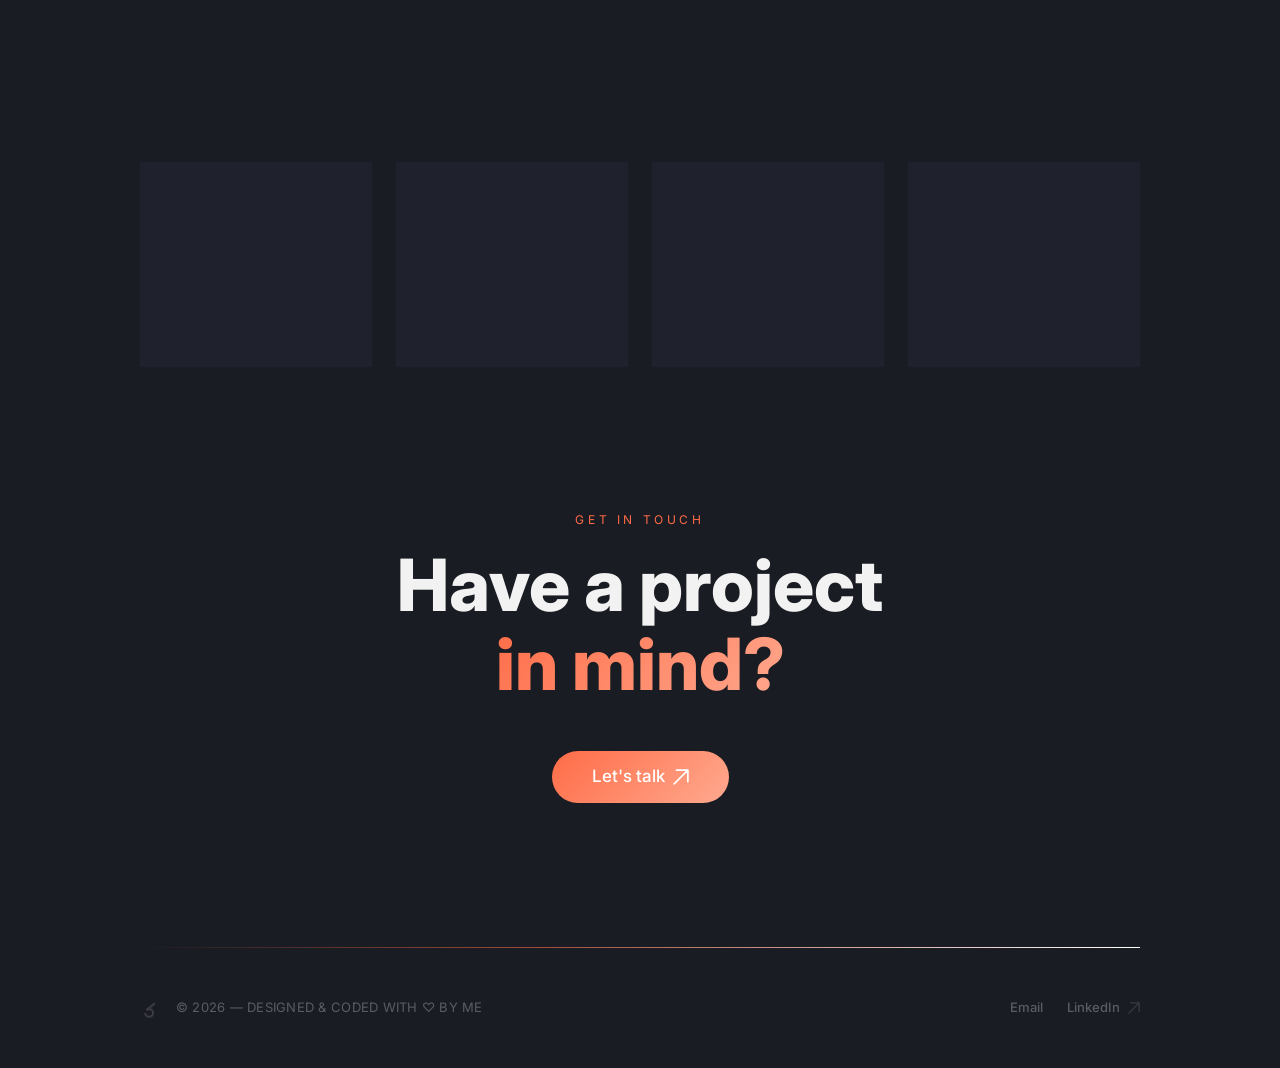
==== commit 5a4b5fb5: "projects update" ====
--- a/index.html
+++ b/index.html
@@ -5,7 +5,7 @@
     <meta name="viewport" content="width=device-width, initial-scale=1.0">
     <meta name="author" content="Jessica Donnicola">
     <meta property="og:title" content="Portfolio | Jessica Donnicola - UX/UI Designer">
-    <meta property="og:description" content="Scopri i miei progetti, le competenze tecniche e come posso contribuire alla tua prossima idea.">
+    <meta property="og:description" content="Explore my projects, discover my technical skills, and learn how I can contribute to your next project.">
     <meta property="og:image" content="https://jessicadonnicola.github.io/portfolio/assets/png/anteprimaSito.png">
     <meta property="og:url" content="https://jessicadonnicola.github.io/portfolio/index.html">
     <meta property="og:type" content="website">
@@ -77,7 +77,7 @@
   </h1>
 
   <p class="hero-description animate-fade-up delay-2">
-   Progetto UI pulite e UX solide, con un approccio pratico e orientato all’implementazione.
+   Where design meets implementation — built by someone who's been on both sides.
   </p>
 
   <div class="skill-tags animate-fade-up delay-3">
@@ -95,7 +95,7 @@
   <div class="container custom-container">
     <div class="section-header mb-5">
       <p class="overline-text">Portfolio</p>
-      <h2 class="section-title">Progetti in Orbita</h2>
+      <h2 class="section-title">Selected Projects</h2>
     </div>
 
     <div class="works-list">
@@ -118,20 +118,20 @@
         </div>
       </a>
       
-      <a data-href="/works/2" class="work-item">
+      <a href="project-buddhify.html" class="work-item">
         <div class="work-header">
-          <h3 class="work-title">Maison du Monde - UX/UI Project</h3>
+          <h3 class="work-title">Buddhify - AI Agents for UX/UI Design</h3>
           <div class="work-icon">
             <svg width="14" height="14" viewBox="0 0 14 14" fill="none"><path d="M1 13L13 1M13 1H3M13 1V11" stroke="currentColor" stroke-width="1.5" stroke-linecap="round" stroke-linejoin="round" /></svg>
           </div>
         </div>
         <div class="work-accordion">
           <div class="work-accordion-inner">
-            <div class="preview-box glass">
-              <span>Coming Soon</span>
+       <div class="preview-box glass">
+              <img src="assets/img/png/buddhify.png" alt="Detail 1" class="project-img">
             </div>
             <p class="work-desc">
-              Case study UX/UI: Discovery, Wireframing, User Interface, Prototyping e User Testing.
+              The project improves Buddhify’s mobile experience by introducing an AI conversational assistant that reduces cognitive load and enhances clarity, accessibility, and navigation.
             </p>
           </div>
         </div>
@@ -140,7 +140,7 @@
 
     <div class="text-center mt-5">
       <a href="works.html" class="btn btn-gradient btn-lg">
-        Vedi tutti i progetti
+        View All Projects
         <svg width="14" height="14" viewBox="0 0 14 14" fill="none"><path d="M1 13L13 1M13 1H3M13 1V11" stroke="currentColor" stroke-width="1.5" stroke-linecap="round" stroke-linejoin="round" /></svg>
       </a>
     </div>
@@ -151,7 +151,7 @@
   <div class="container custom-container">
     <div class="section-header mb-5">
       <p class="overline-text">Workflow</p>
-      <h3 class="section-title">Il Mio Protocollo</h3>
+      <h3 class="section-title">My Process</h3>
     </div>
 
     <div class="process-grid">
@@ -183,8 +183,8 @@
   <div class="container custom-container">
     <p class="overline-text mb-3">Get in touch</p>
     <h2 class="display-2 font-weight-bold mb-5 bold-titles">
-      Hai un progetto<br />
-      <span class="text-gradient-coral">in mente?</span>
+      Have a project<br />
+      <span class="text-gradient-coral">in mind?</span>
     </h2>
     <a href="contact.html" class="btn btn-gradient btn-lg">
       Let's talk
--- a/assets/style/style.css
+++ b/assets/style/style.css
@@ -599,10 +599,19 @@
 .photo-placeholder {
   width: 100%;
   border-radius: 1.5rem;
+  overflow: hidden;
+  align-self: flex-start;
   background: linear-gradient(135deg, hsla(var(--primary), 0.15), hsla(var(--primary), 0.02));
   border: 1px solid hsla(0, 0%, 95%, 0.06);
   color: hsla(0, 0%, 95%, 0.2);
   box-shadow: 0 20px 40px rgba(0, 0, 0, 0.2);
+}
+.photo-placeholder img {
+  width: 100%;
+  height: 100%;
+  -o-object-fit: cover;
+     object-fit: cover;
+  display: block;
 }
 
 .cv-picture {
@@ -614,6 +623,49 @@
   padding-left: 1.25rem;
   font-size: 0.95rem;
   color: hsla(0, 0%, 95%, 0.6);
+  font-style: italic;
+}
+
+.about-greeting {
+  font-size: 1.1rem;
+  font-weight: 500;
+  color: hsl(var(--foreground)/0.5);
+  margin-bottom: 1rem;
+  letter-spacing: 0.01em;
+}
+
+.about-lead {
+  font-size: 1.2rem;
+  font-weight: 400;
+  line-height: 1.75;
+  color: hsl(var(--foreground)/0.95);
+  margin-bottom: 1.25rem;
+}
+.about-lead strong {
+  font-weight: 700;
+  color: hsl(var(--foreground));
+}
+
+.about-body {
+  font-size: 1rem;
+  font-weight: 400;
+  line-height: 1.8;
+  color: hsl(var(--foreground)/0.7);
+  margin-bottom: 1rem;
+}
+.about-body strong {
+  font-weight: 600;
+  color: hsl(var(--foreground)/0.9);
+}
+
+.about-aside {
+  font-size: 0.9rem;
+  line-height: 1.75;
+  color: hsl(var(--foreground)/0.45);
+  border-left: 2px solid hsl(var(--primary)/0.4);
+  padding-left: 1rem;
+  margin-top: 0.5rem;
+  margin-bottom: 1.25rem;
   font-style: italic;
 }
 
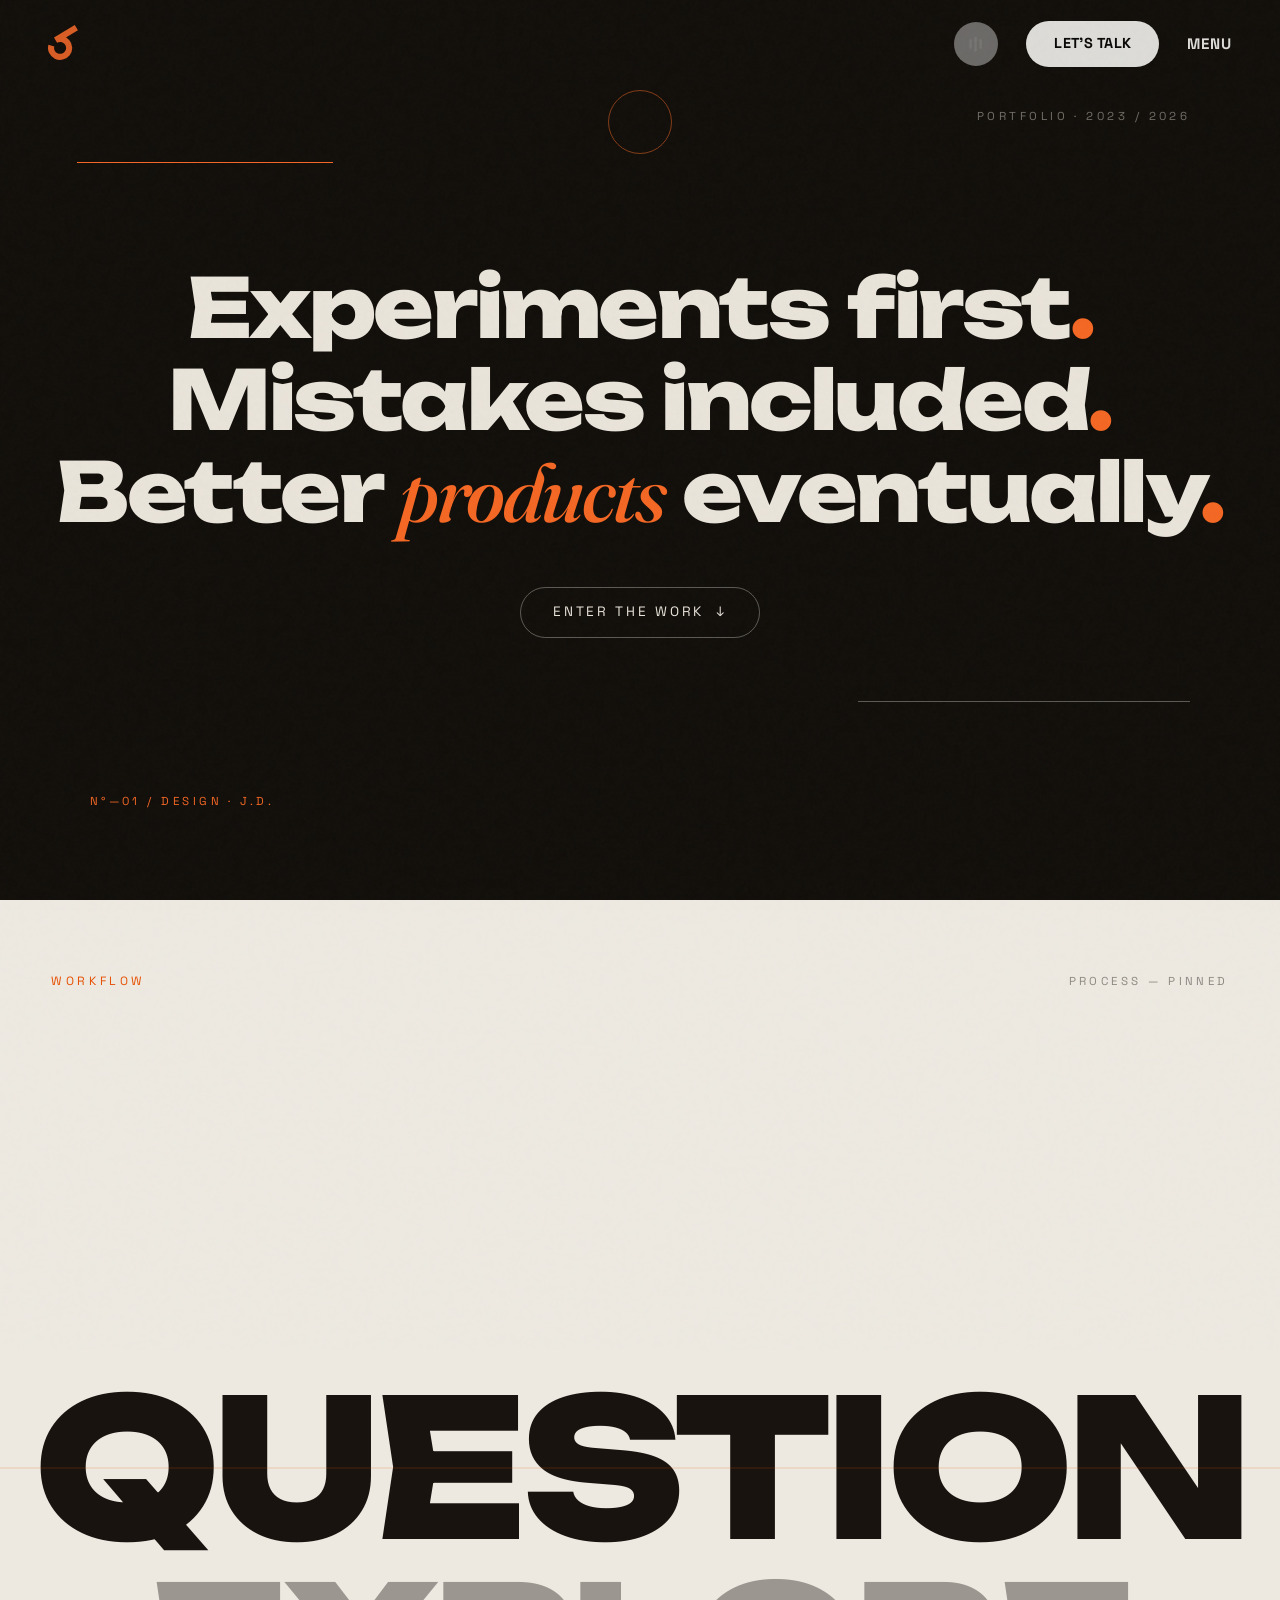
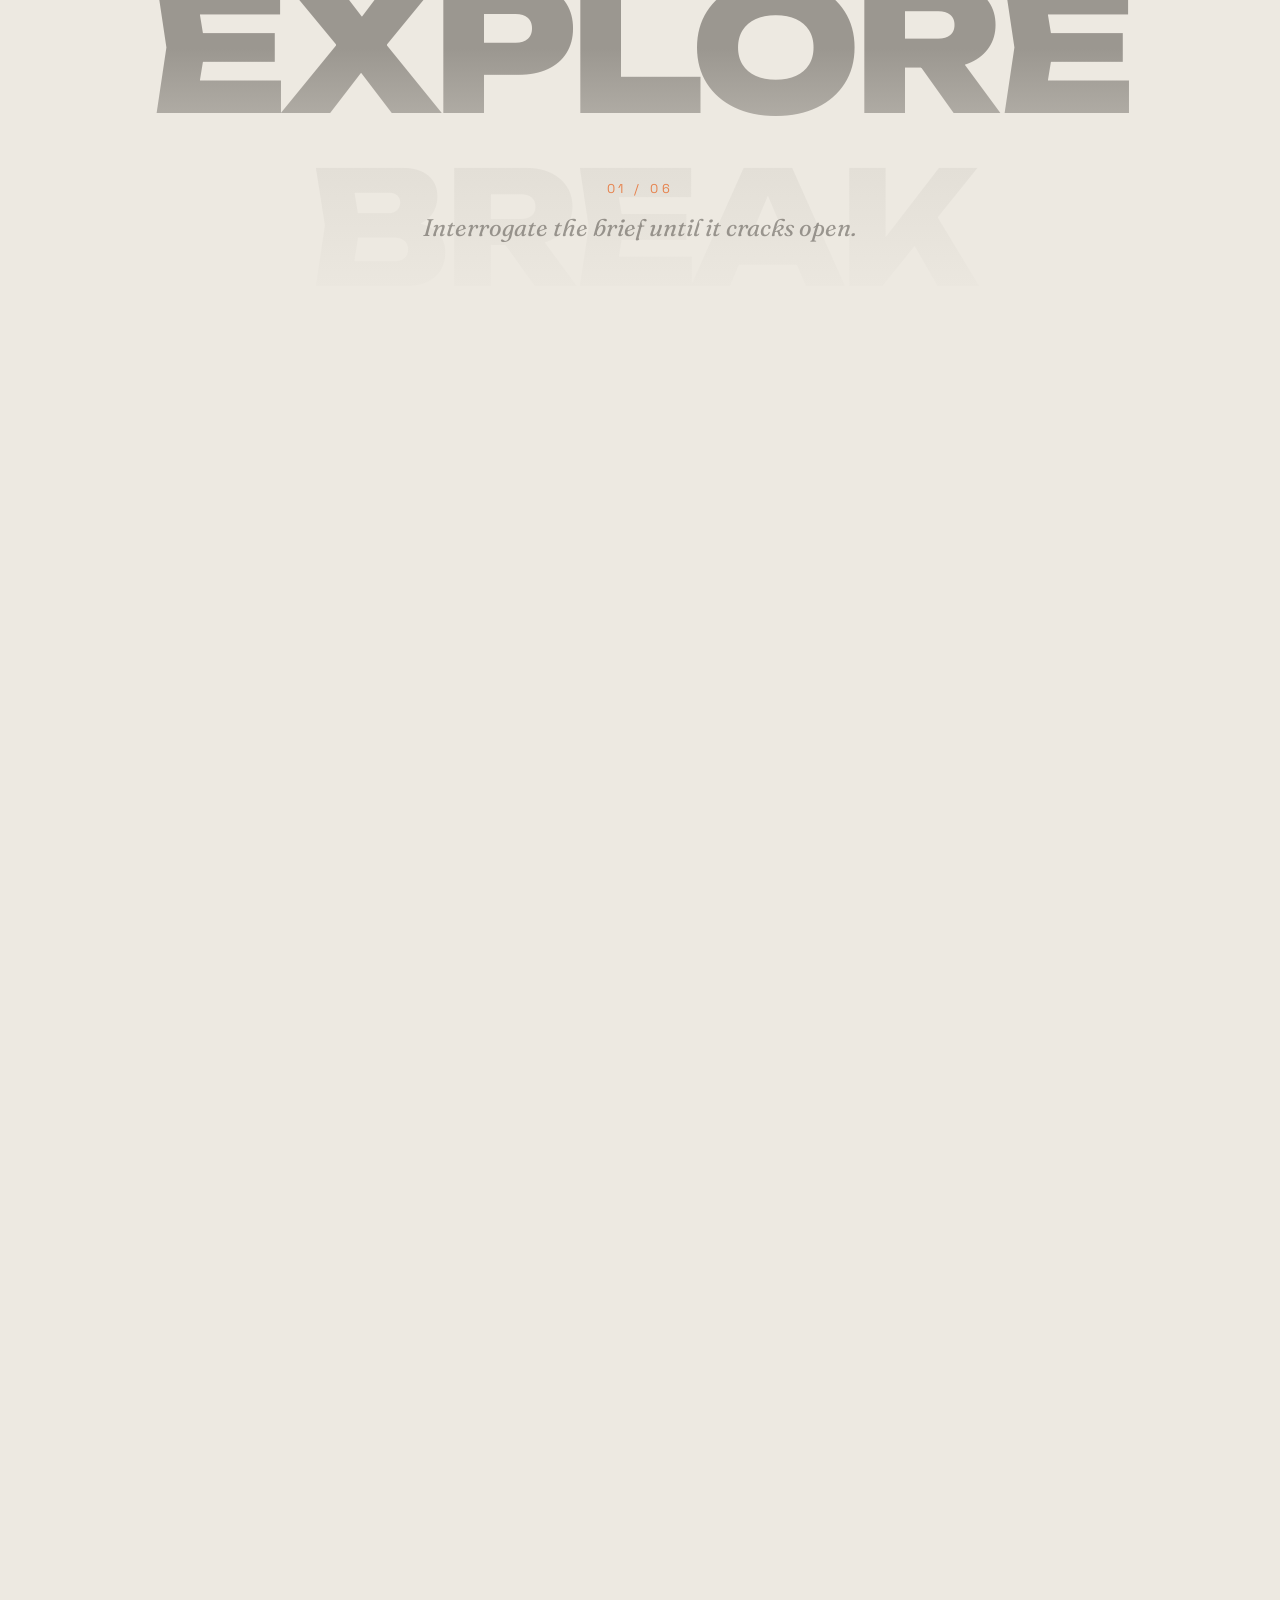
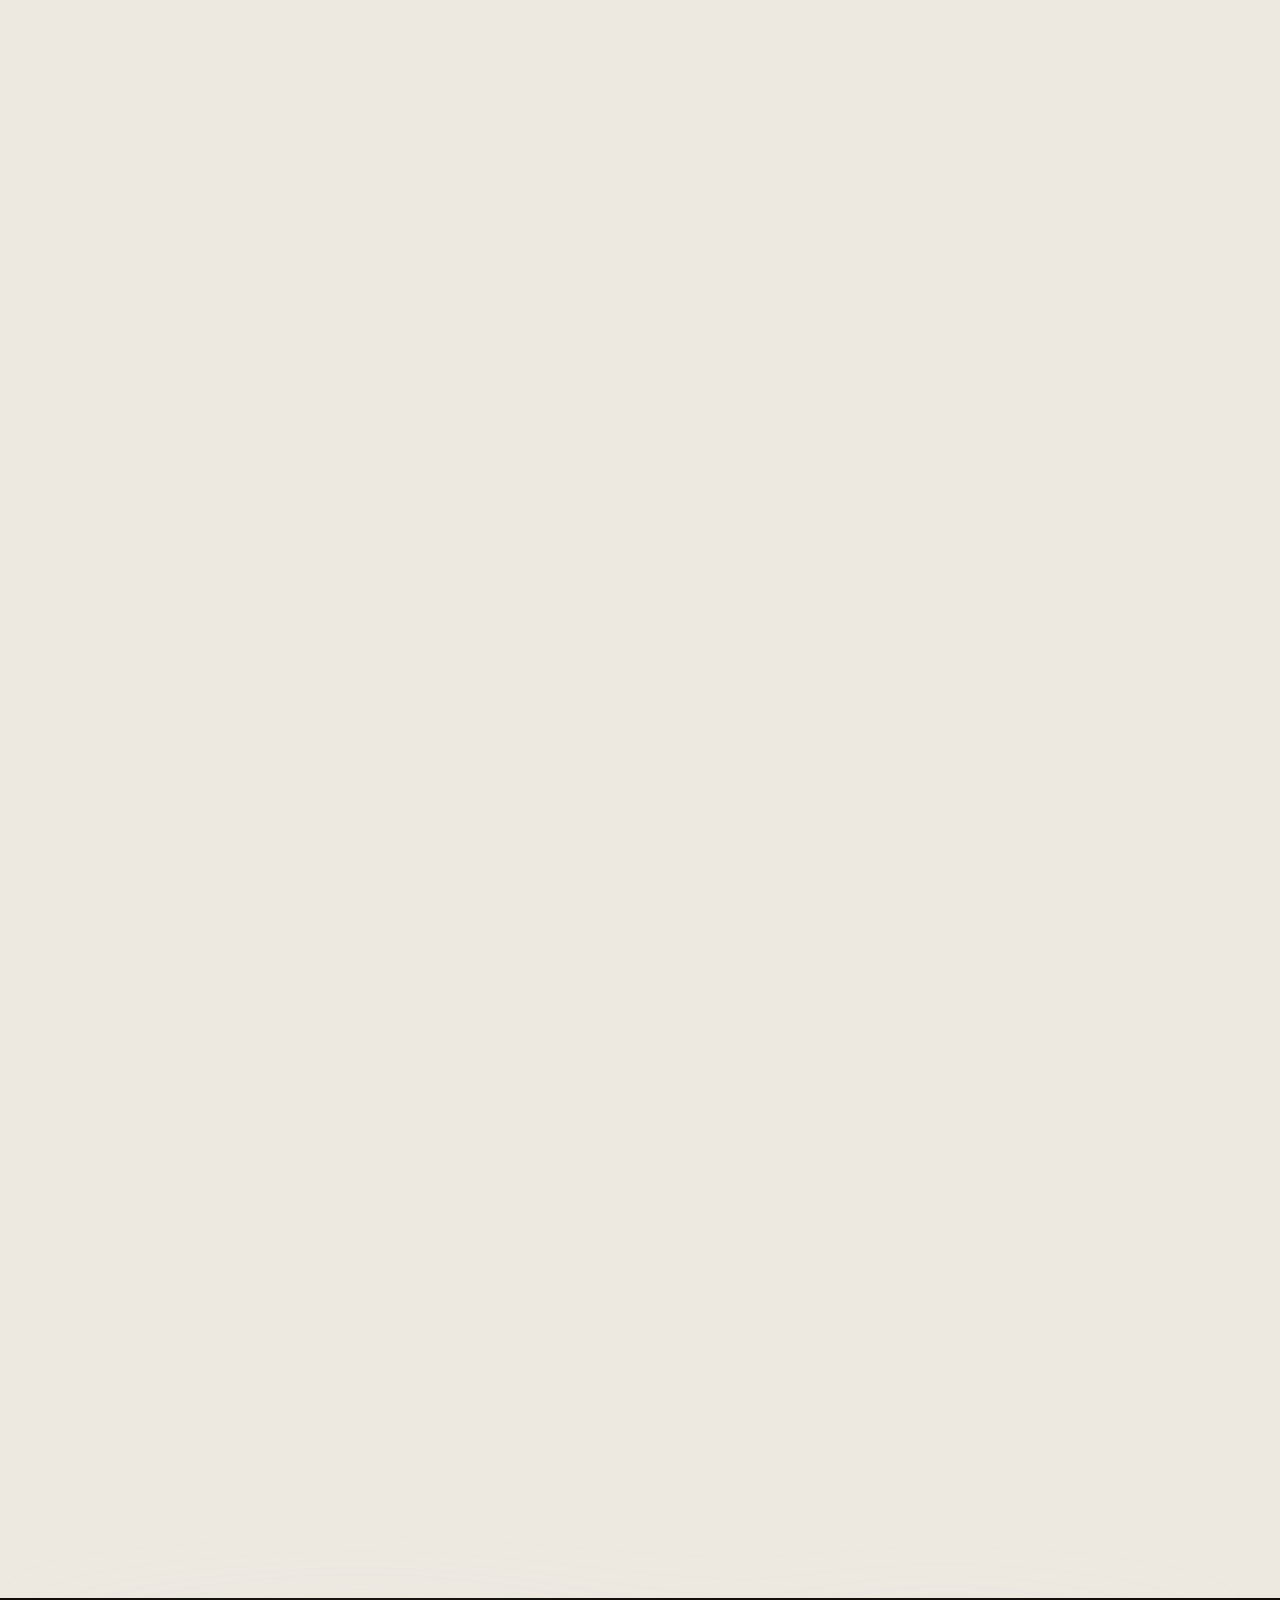
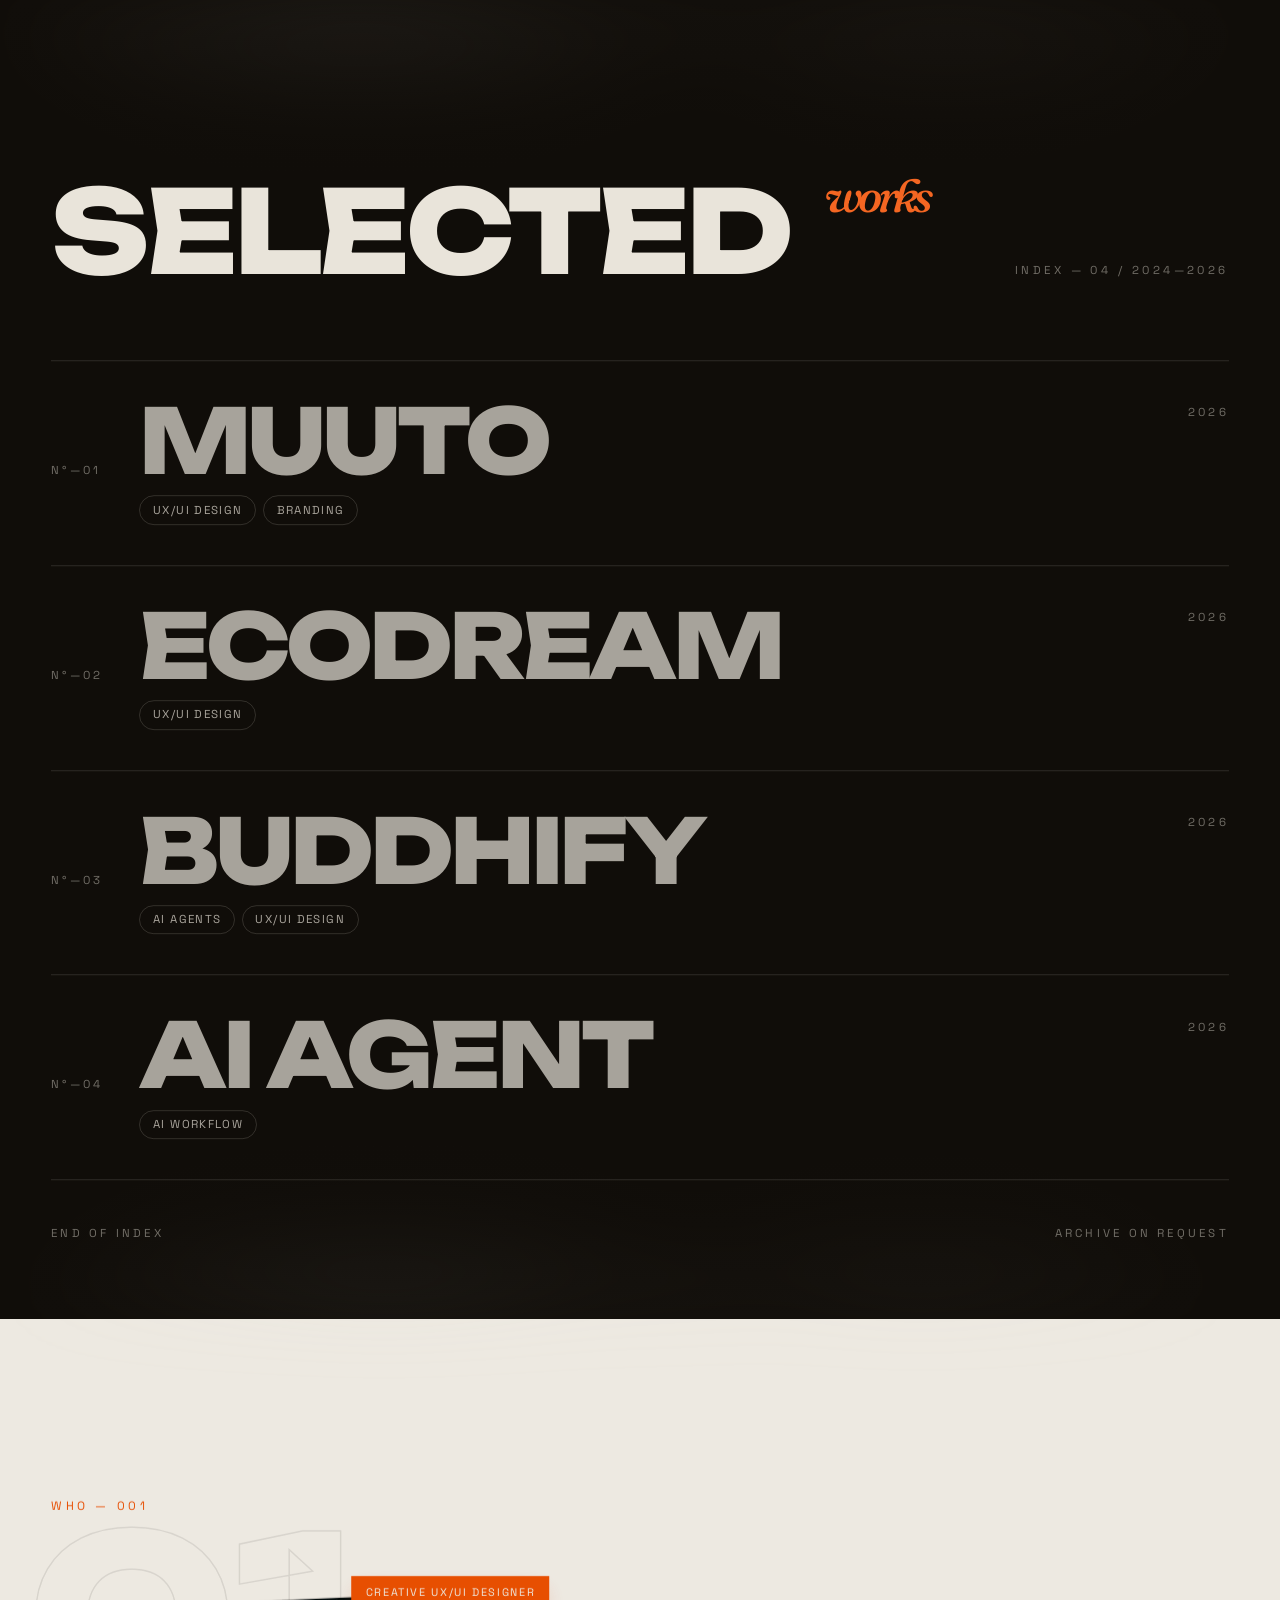
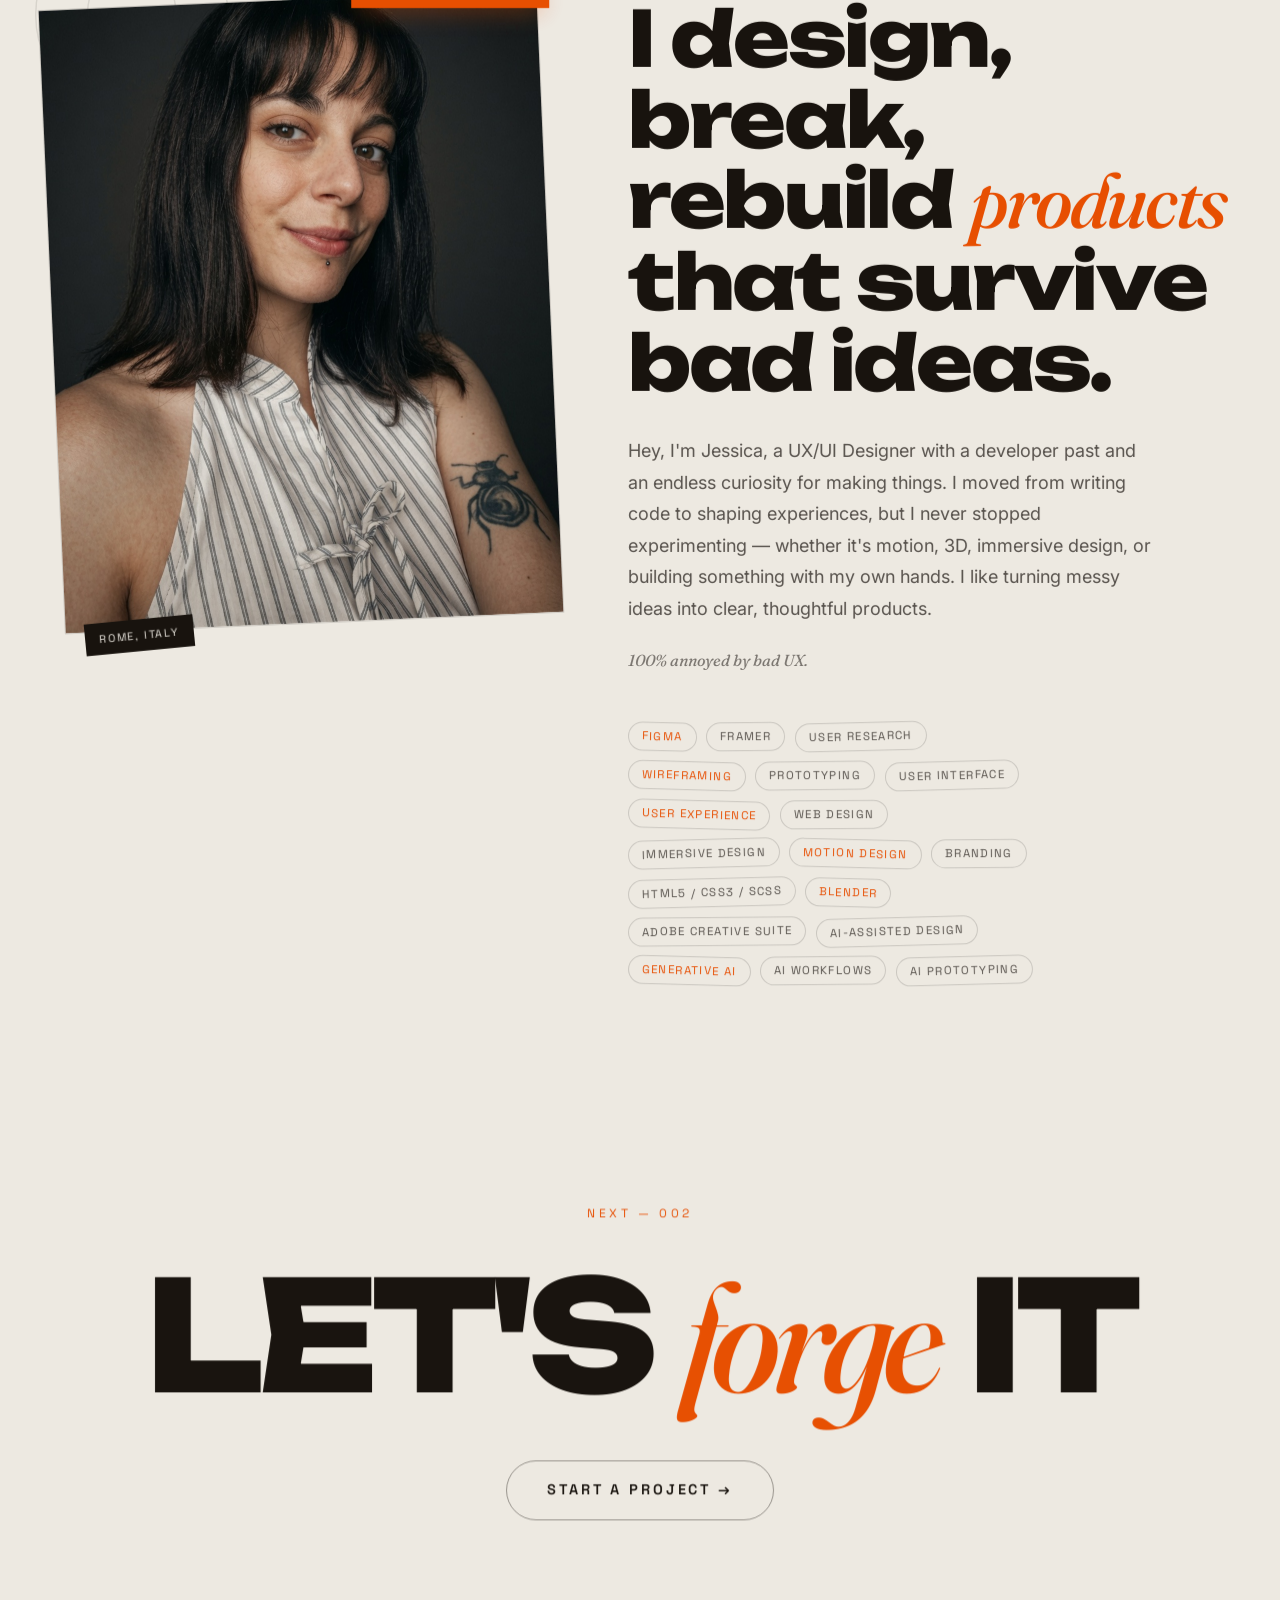
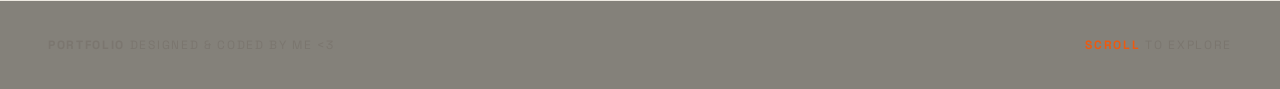
==== commit 1c16d036: "Update meta tags and ignore heavy videos" ====
--- a/index.html
+++ b/index.html
@@ -1,231 +1,400 @@
 <!DOCTYPE html>
-<html lang="it">
+<html lang="en">
 <head>
-    <meta charset="UTF-8">
-    <meta name="viewport" content="width=device-width, initial-scale=1.0">
-    <meta name="author" content="Jessica Donnicola">
-    <meta property="og:title" content="Portfolio | Jessica Donnicola - UX/UI Designer">
-    <meta property="og:description" content="Explore my projects, discover my technical skills, and learn how I can contribute to your next project.">
-    <meta property="og:image" content="https://jessicadonnicola.github.io/portfolio/assets/png/anteprimaSito.png">
-    <meta property="og:url" content="https://jessicadonnicola.github.io/portfolio/index.html">
-    <meta property="og:type" content="website">
-    <link rel="icon" type="image/svg+xml" href="assets/img/svg/favicon.svg">
-    <title>Jessica Donnicola - UX/UI Designer</title>
-
-    <!-- Bootstrap CSS -->
-    <link href="https://cdn.jsdelivr.net/npm/bootstrap@5.3.3/dist/css/bootstrap.min.css" rel="stylesheet" integrity="sha384-QWTKZyjpPEjISv5WaRU9OFeRpok6YctnYmDr5pNlyT2bRjXh0JMhjY6hW+ALEwIH" crossorigin="anonymous">
-    <!-- CSS personalizzato -->
-    <link rel="preconnect" href="https://fonts.googleapis.com">
-    <link rel="preconnect" href="https://fonts.gstatic.com" crossorigin>
-    <link href="https://fonts.googleapis.com/css2?family=Inter:wght@300;400;500;600;700;800;900&display=swap" rel="stylesheet">
-    <link rel="stylesheet" href="assets/style/style.css">
+  <script>
+    if ('scrollRestoration' in history) {
+      history.scrollRestoration = 'manual';
+    }
+    window.scrollTo(0, 0);
+  </script>
+<meta charset="UTF-8">
+  <meta name="viewport" content="width=device-width, initial-scale=1.0">
+  <meta name="author" content="Jessica Donnicola">
+  <meta property="og:title" content="Jessica Donnicola — Creative UX/UI & Web Design">
+  <meta property="og:description" content="Portfolio of Jessica Donnicola, UX/UI & Web Designer mastering Prompt Engineering and AI Agents to craft intuitive, immersive digital experiences.">
+  <meta property="og:image" content="https://jessicadonnicola.github.io/portfolio/assets/png/ai-agent-preview.png">
+  <meta property="og:url" content="https://jessicadonnicola.github.io/portfolio/index.html">
+  <meta property="og:type" content="website">
+  <link rel="icon" type="image/svg+xml" href="assets/img/svg/favicon.svg">
+  <title>Jessica Donnicola — Creative UX/UI & Web Design</title>
+
+
+  <link rel="preconnect" href="https://fonts.googleapis.com">
+  <link rel="preconnect" href="https://fonts.gstatic.com" crossorigin>
+  <link href="https://fonts.googleapis.com/css2?family=Unbounded:wght@400;600;700;800;900&family=Fraunces:ital,opsz,wght@0,9..144,400;0,9..144,500;1,9..144,400;1,9..144,500&family=Space+Grotesk:ital,wght@0,500;0,700;1,500&family=Inter:wght@400;500;600;700&display=swap" rel="stylesheet">
+  <link rel="icon" type="image/svg+xml" href="assets/img/svg/favicon.svg">
+  <link rel="stylesheet" href="assets/style/style.css">
 </head>
 <body>
-  <header>
-<nav class="navbar navbar-expand-md fixed-top navbar-alien animate-fade-down">
-  <div class="container custom-container glass-nav rounded-pill px-4 py-2 mt-3">
-    <a class="navbar-brand d-flex align-items-center" href="index.html">
-      <img src="assets/img/svg/logo.svg" alt="Logo" height="30">
+
+  <!-- ═══ HEADER ═══ -->
+  <header class="site-frame frame-top">
+    <a class="frame-logo" href="#hero" aria-label="Home">
+      <img src="assets/img/svg/logo.svg" alt="Logo" height="32">
     </a>
 
-    <button class="navbar-toggler border-0 shadow-none" type="button" data-bs-toggle="collapse" data-bs-target="#navMain" aria-controls="navMain" aria-expanded="false" aria-label="Toggle navigation">
-      <div class="hamburger">
-        <span></span>
-        <span></span>
-      </div>
-    </button>
-
-    <div class="collapse navbar-collapse" id="navMain">
-      <ul class="navbar-nav mx-auto gap-md-4">
-        <li class="nav-item">
-          <a class="nav-link" href="works.html">Works</a>
-        </li>
-        <li class="nav-item">
-          <a class="nav-link" href="about.html">About</a>
-        </li>
-        <li class="nav-item">
-          <a class="nav-link" href="contact.html">Contact</a>
-        </li>
-      </ul>
-      
-      <div class="d-none d-md-block">
-        <a href="contact.html" class="btn btn-gradient btn-sm px-4">Let's talk</a>
+    <div class="frame-actions">
+ <button id="sound-toggle" class="audio-toggle is-playing" type="button" aria-pressed="true" aria-label="Gestisci audio">
+  <svg class="sound-waves-svg" viewBox="0 0 24 24" fill="currentColor">
+    <rect class="audio-bar bar-1" x="4" y="6" width="3" height="12" rx="1.5" />
+    <rect class="audio-bar bar-2" x="10" y="3" width="3" height="18" rx="1.5" />
+    <rect class="audio-bar bar-3" x="16" y="6" width="3" height="12" rx="1.5" />
+  </svg>
+  
+  <span id="sound-status-text" class="audio-status-tooltip">[ AUDIO ON ]</span>
+</button>
+
+      <a href="#contact" class="btn-frame-cta">LET'S TALK</a>
+
+      <button class="menu-toggle" type="button" aria-expanded="false" aria-controls="site-menu">Menu</button>
+    </div>
+  </header>
+
+
+  <!-- ═══ MENU FULLSCREEN ═══ -->
+<nav id="site-menu" class="fullscreen-menu" aria-label="Navigazione principale" aria-hidden="true">
+  <div class="menu-background noise"></div>
+  <div class="menu-inner">
+    <ul class="menu-links">
+      <li><a href="#hero" class="menu-item" data-text="Home">Home</a></li>
+      <li><a href="#process" class="menu-item" data-text="Process">Process</a></li>
+      <li><a href="#works" class="menu-item" data-text="Works">Works</a></li>
+      <li><a href="#about" class="menu-item" data-text="About">About</a></li>
+      <li><a href="#contact" class="menu-item" data-text="Contact">Contact</a></li>
+    </ul>
+    
+    <div class="menu-footer">
+      <p class="overline-text">Social</p>
+      <div class="menu-social">
+        <a href="https://www.linkedin.com/in/jessica-donnicola-a59453378" target="_blank" rel="noopener noreferrer">LinkedIn</a>
+        <a href="mailto:donnicolajessica@gmail.com">Email</a>
       </div>
     </div>
   </div>
 </nav>
-</header>
-<main>
-<section class="hero bg-gradient-mesh noise">
-  <div class="bubbles-container" id="bubbles-container">
- <div class="bubble-container">
-  <div class="bubble lunar" style="width: 230px; height: 230px; left: 15%; top: 20%;"></div>
+
+<!-- ═══ WRAPPER PER VIEWPORT PINNING ═══ -->
+<main id="top" class="smooth-scroll-wrapper">
+
+  <!-- ═══ ATMOSFERA GLOBALE: orb ambientale + grana, su tutta la pagina ═══ -->
+  <!-- <div class="ambient-glow" aria-hidden="true">
+    <div class="ambient-glow__orb"></div>
+  </div> -->
+  <div class="global-texture" aria-hidden="true"></div>
+
+    <section id="hero" class="hero-v3" data-theme="ink">
+    <div class="hero-stage" id="hero-stage">
+
+      <!-- LAYER 2 — filetti editoriali + etichette industriali -->
+      <div class="hero-graphics" aria-hidden="true">
+        <span class="hero-graphic hero-graphic--line-l"></span>
+        <span class="hero-graphic hero-graphic--line-r"></span>
+        <span class="hero-graphic hero-graphic--tag-l">N°—01 / DESIGN · J.D.</span>
+        <span class="hero-graphic hero-graphic--tag-r">PORTFOLIO · 2023 / 2026</span>
+        <span class="hero-graphic hero-graphic--ring"></span>
+      </div>
+
+      <!-- LAYER 3 — messaggio finale -->
+      <div class="hero-message">
+        <h2 class="hero-message-title">
+          <span class="hero-line" data-hero-reveal>Experiments first<span class="hero-dot">.</span></span>
+         <span class="hero-line" data-hero-reveal>Mistakes included<span class="hero-dot">.</span></span>
+         <span class="hero-line" data-hero-reveal>Better <em>products</em>  eventually<span class="hero-dot">.</span></span>
+        </h2>
+        <a href="#works" class="hero-cta" data-hero-reveal>
+          Enter the work
+          <span class="hero-cta-arrow">↓</span>
+        </a>
+      </div>
+
+    </div>
+  </section>
+
+    <!-- ═══ PROCESS: carosello verbale pinnato (identico a Lovable) ═══ -->
+    <section id="process" class="process-carousel" data-theme="paper">
+      <div class="process-carousel-label container custom-container" data-reveal>
+        <p class="overline-text">Workflow</p>
+        <span class="process-carousel-sub">Process — Pinned</span>
+      </div>
+
+      <div class="process-carousel-stage" id="process-stage">
+        <div class="process-fade process-fade--top" aria-hidden="true"></div>
+        <div class="process-fade process-fade--bottom" aria-hidden="true"></div>
+        <div class="process-centerline" aria-hidden="true"></div>
+
+        <div class="process-track" id="process-track">
+          <div class="process-verb"
+               data-note="Interrogate the brief until it cracks open.">Question</div>
+          <div class="process-verb"
+               data-note="Chase references, tangents and dead ends.">Explore</div>
+          <div class="process-verb"
+               data-note="Take the safe idea apart on purpose.">Break</div>
+          <div class="process-verb"
+               data-note="Engeneer it like a physical object.">Build</div>
+          <div class="process-verb"
+               data-note="Stress it, break it again, measure it.">Test</div>
+           <div class="process-verb"
+               data-note="Sand every edge until it feels inevitable.">Refine</div>
+        </div>
+
+        <div class="process-caption">
+          <span class="process-index" id="process-index">01 / 04</span>
+          <p class="process-note" id="process-note">Every good solution starts with better questions. I listen, observe and explore before jumping into ideas.</p>
+        </div>
+      </div>
+    </section>
+
+    <!-- ═══ WORKS: indice editoriale con preview fluttuante (identico a Lovable Works.tsx) ═══ -->
+    <section id="works" class="works-editorial section-block" data-theme="ink">
+
+      <div class="works-mist works-mist--top" aria-hidden="true"></div>
+
+      <div class="container custom-container works-container">
+
+        <div class="works-header" data-reveal>
+          <h2 class="works-heading">SELECTED <span class="works-heading-accent">works</span></h2>
+          <span class="works-meta">Index — 04 / 2024—2026</span>
+        </div>
+
+        <div class="works-index-wrap">
+
+          <!-- Preview fluttuante che segue il cursore — solo desktop -->
+          <div class="works-preview" id="works-preview" aria-hidden="true">
+            <img src="assets/img/png/muuto-preview.png" alt="" class="works-preview-img is-active" data-preview-index="0">
+            <img src="assets/img/png/ecodream-preview.png" alt="" class="works-preview-img" data-preview-index="1">
+            <img src="assets/img/png/buddy-preview.jpg" alt="" class="works-preview-img" data-preview-index="2">
+            <img src="assets/img/png/ai-agent-preview.png" alt="" class="works-preview-img" data-preview-index="3">
+          </div>
+
+          <ul class="works-list" id="works-list" data-reveal-group>
+
+            <li class="works-row">
+              <a href="project-muuto.html" class="works-row-link" data-row data-row-index="0">
+                <span class="works-row-num">N°—01</span>
+                <span class="works-row-main">
+                  <span class="works-row-title title-distort">MUUTO</span>
+                  <span class="works-row-tags">
+                    <span class="tag-chip">UX/UI Design</span>
+                    <span class="tag-chip">Branding</span>
+                  </span>
+                </span>
+                <span class="works-row-year">2026</span>
+              </a>
+              <div class="works-row-mobile-preview" data-mobile-preview>
+                <div class="works-row-mobile-frame">
+                  <img src="assets/img/png/muuto-preview.png" alt="Anteprima progetto Muuto" class="project-img">
+                </div>
+              </div>
+            </li>
+
+            <li class="works-row">
+              <a href="project-ecodream.html" class="works-row-link" data-row data-row-index="1">
+                <span class="works-row-num">N°—02</span>
+                <span class="works-row-main">
+                  <span class="works-row-title title-distort">ECODREAM</span>
+                  <span class="works-row-tags">
+                    <span class="tag-chip">UX/UI Design</span>
+                  </span>
+                </span>
+                <span class="works-row-year">2026</span>
+              </a>
+              <div class="works-row-mobile-preview" data-mobile-preview>
+                <div class="works-row-mobile-frame">
+                  <img src="assets/img/png/ecodream-preview.png" alt="Anteprima progetto Ecodream" class="project-img">
+                </div>
+              </div>
+            </li>
+
+            <li class="works-row">
+              <a href="project-buddhify.html" class="works-row-link" data-row data-row-index="2">
+                <span class="works-row-num">N°—03</span>
+                <span class="works-row-main">
+                  <span class="works-row-title title-distort">BUDDHIFY</span>
+                  <span class="works-row-tags">
+                    <span class="tag-chip">AI Agents</span>
+                    <span class="tag-chip">UX/UI Design</span>
+                  </span>
+                </span>
+                <span class="works-row-year">2026</span>
+              </a>
+              <div class="works-row-mobile-preview" data-mobile-preview>
+                <div class="works-row-mobile-frame">
+                  <img src="assets/img/png/buddy-preview.jpg" alt="Anteprima progetto Buddhify" class="project-img">
+                </div>
+              </div>
+            </li>
+
+            <li class="works-row">
+              <a href="project-aiAgent.html" class="works-row-link" data-row data-row-index="3">
+                <span class="works-row-num">N°—04</span>
+                <span class="works-row-main">
+                  <span class="works-row-title title-distort">AI AGENT</span>
+                  <span class="works-row-tags">
+                    <span class="tag-chip">AI Workflow</span>
+                  </span>
+                </span>
+                <span class="works-row-year">2026</span>
+              </a>
+              <div class="works-row-mobile-preview" data-mobile-preview>
+                <div class="works-row-mobile-frame">
+                  <img src="assets/img/png/ai-agent-preview.png" alt="Anteprima progetto AI Agent" class="project-img">
+                </div>
+              </div>
+            </li>
+
+          </ul>
+
+          <div class="works-footer" data-reveal>
+            <span>End of index</span>
+            <span>Archive on request</span>
+          </div>
+
+        </div>
+      </div>
+
+      <div class="works-mist works-mist--bottom" aria-hidden="true"></div>
+    </section>
+
+    <!-- ═══ ABOUT: layout editoriale asimmetrico (identico a Lovable) ═══ -->
+    <section id="about" class="about-editorial section-block" data-theme="paper">
+      <div class="container custom-container">
+
+        <div class="about-marker" data-reveal>
+          <span class="overline-text">WHO — 001</span>
+        </div>
+
+        <div class="about-grid">
+
+          <div class="about-portrait-col" data-reveal>
+            <div class="about-portrait-frame">
+              <div class="about-portrait-clip">
+                <img src="assets/img/png/avatar.jpg" alt="Jessica Donnicola" class="img-cover">
+              </div>
+              <span class="about-badge about-badge--top">Creative UX/UI Designer</span>
+              <span class="about-badge about-badge--bottom">Rome, Italy</span>
+            </div>
+            <span class="about-numeral" aria-hidden="true">01</span>
+          </div>
+
+          <div class="about-text-col" data-reveal-group>
+            <h2 class="about-heading">
+               I design, break, rebuild <em>products</em> that survive bad ideas.
+            </h2>
+
+            <p class="about-lead">
+              Hey, I'm Jessica,  a UX/UI Designer with a developer past and an endless curiosity for making things. I moved from writing code to shaping experiences, but I never stopped experimenting — whether it's motion, 3D, immersive design, or building something with my own hands. I like turning messy ideas into clear, thoughtful products.
+            </p>
+
+            <p class="about-quote">
+              100% annoyed by bad UX.
+            </p>
+
+            <div class="about-tags">
+             <span class="tag-chip">Figma</span>
+              <span class="tag-chip">Framer</span>
+              <span class="tag-chip">User Research</span>
+              <span class="tag-chip">Wireframing</span>
+              <span class="tag-chip">Prototyping</span>
+              <span class="tag-chip">User Interface</span>
+              <span class="tag-chip">User Experience</span>
+              <span class="tag-chip">Web Design</span>
+              <span class="tag-chip">Immersive Design</span>
+              <span class="tag-chip">Motion Design</span>
+              <span class="tag-chip">Branding</span>
+              <span class="tag-chip">HTML5 / CSS3 / SCSS</span>
+              <span class="tag-chip">Blender</span>
+              <span class="tag-chip">Adobe Creative Suite</span>
+              <span class="tag-chip">AI-Assisted Design</span>
+              <span class="tag-chip">Generative AI</span>
+              <span class="tag-chip">AI Workflows</span>
+              <span class="tag-chip">AI Prototyping</span>
+            </div>
+          </div>
+
+        </div>
+      </div>
+    </section>
+
+    <!-- ═══ CONTACT CTA: "Let's forge it" (mancava — identica a Lovable Footer) ═══ -->
+    <section id="contact" class="contact-cta" data-theme="paper">
+      <div class="container custom-container contact-cta-inner">
+        <span class="overline-text" data-reveal>Next — 002</span>
+        <h2 class="contact-cta-heading" data-reveal>
+          LET'S <em>forge</em> IT
+        </h2>
+        <div class="contact-cta-action" data-reveal>
+          <a href="#contact" class="contact-cta-btn trigger-contact">
+            Start a project →
+          </a>
+        </div>
+      </div>
+    </section>
+
+<div id="contact-modal" class="modal-overlay" aria-hidden="true">
+  <div class="modal-backdrop"></div>
   
-  <div class="bubble blurred-glow" style="width: 400px; height: 400px; left: 60%; top: 10%;"></div>
-  
-  <div class="bubble lunar" style="width: 80px; height: 80px; left: 80%; top: 70%;"></div>
-</div>
-
-
-    </div>
-
- <div class="hero-content">
-  <p class="hero-subtitle animate-fade-up delay-1">UX/UI Designer</p>
-  
-  <h1 class="hero-title animate-fade-up delay-2">
-    Crafting <span class="text-gradient-coral">digital</span><br> experiences
-  </h1>
-
-  <p class="hero-description animate-fade-up delay-2">
-   Where design meets implementation — built by someone who's been on both sides.
-  </p>
-
-  <div class="skill-tags animate-fade-up delay-3">
-      <span>UI Design</span>
-      <span>UX Research</span>
-      <span>Design Systems</span>
-      <span>Prototyping</span>
-      <span>Figma</span>
-      <span>Interaction Design</span>
+  <div class="modal-content">
+    <button class="modal-close" aria-label="Chiudi popup">
+      <svg width="24" height="24" viewBox="0 0 24 24" fill="none" stroke="currentColor" stroke-width="2">
+        <path d="M18 6L6 18M6 6l12 12"/>
+      </svg>
+    </button>
+
+    <h2 class="modal-title">Let's talk <em>about it</em></h2>
+
+    <form id="contact-form">
+      <label>
+        <span class="form-label">Name</span>
+        <input type="text" name="user_name" class="custom-input" required placeholder="" aria-label="Name">
+      </label>
+      <label>
+        <span class="form-label">Email</span>
+        <input type="email" name="user_email" class="custom-input" required placeholder="" aria-label="Email">
+      </label>
+      <label>
+        <span class="form-label">Your Message</span>
+        <textarea name="message" class="custom-input" rows="3" required placeholder="" aria-label="Your message"></textarea>
+      </label>
+
+      <button type="submit" id="submit-button" class="btn-accent w-100">
+        Send it →
+      </button>
+      <div id="form-message" class="mt-3 text-center" style="display: none;"></div>
+    </form>
+
+    <div class="modal-footer-info">
+      <a href="mailto:donnicolajessica@gmail.com">donnicolajessica@gmail.com</a>
+      <div class="footer-divider"></div>
+      <a href="https://www.linkedin.com/in/jessica-donnicola-a59453378" target="_blank">LinkedIn</a>
     </div>
   </div>
-</section>
-
-  <section class="portfolio-section py-5 my-5 framer-hidden">
-  <div class="container custom-container">
-    <div class="section-header mb-5">
-      <p class="overline-text">Portfolio</p>
-      <h2 class="section-title">Selected Projects</h2>
+</div>
+
+  </main>
+
+  <!-- ═══ CORNICE: FOOTER ═══ -->
+  <footer class="footer-frame frame-bottom" >
+    <p class=" frame-text">
+      <strong>Portfolio</strong> designed &amp; coded by me &lt;3
+    </p>
+
+    <div class="frame-right">
+      <p class="frame-scrollcue frame-text">
+        <strong>Scroll</strong> to explore
+      </p>
+      <div class="frame-social frame-text">
+        <a href="https://mail.google.com/mail/?view=cm&fs=1&to=donnicolajessica@gmail.com" target="_blank" rel="noopener noreferrer">Email</a>
+        <a href="https://www.linkedin.com/in/jessica-donnicola-a59453378" target="_blank" rel="noopener noreferrer">LinkedIn</a>
+      </div>
     </div>
-
-    <div class="works-list">
-      <a href="project-ecodream.html" class="work-item">
-        <div class="work-header">
-          <h3 class="work-title">Ecodream Design - UX/UI Project</h3>
-          <div class="work-icon">
-            <svg width="14" height="14" viewBox="0 0 14 14" fill="none"><path d="M1 13L13 1M13 1H3M13 1V11" stroke="currentColor" stroke-width="1.5" stroke-linecap="round" stroke-linejoin="round" /></svg>
-          </div>
-        </div>
-        <div class="work-accordion">
-          <div class="work-accordion-inner">
-             <div class="preview-box glass">
-              <img src="assets/img/png/ecodream-hero.png" alt="Detail 1" class="project-img">
-            </div>
-            <p class="work-desc">
-              Case study UX/UI: Discovery, Wireframing, User Interface, Prototyping e User Testing.
-            </p>
-          </div>
-        </div>
-      </a>
-      
-      <a href="project-buddhify.html" class="work-item">
-        <div class="work-header">
-          <h3 class="work-title">Buddhify - AI Agents for UX/UI Design</h3>
-          <div class="work-icon">
-            <svg width="14" height="14" viewBox="0 0 14 14" fill="none"><path d="M1 13L13 1M13 1H3M13 1V11" stroke="currentColor" stroke-width="1.5" stroke-linecap="round" stroke-linejoin="round" /></svg>
-          </div>
-        </div>
-        <div class="work-accordion">
-          <div class="work-accordion-inner">
-       <div class="preview-box glass">
-              <img src="assets/img/png/buddhify.png" alt="Detail 1" class="project-img">
-            </div>
-            <p class="work-desc">
-              The project improves Buddhify’s mobile experience by introducing an AI conversational assistant that reduces cognitive load and enhances clarity, accessibility, and navigation.
-            </p>
-          </div>
-        </div>
-      </a>
-    </div>
-
-    <div class="text-center mt-5">
-      <a href="works.html" class="btn btn-gradient btn-lg">
-        View All Projects
-        <svg width="14" height="14" viewBox="0 0 14 14" fill="none"><path d="M1 13L13 1M13 1H3M13 1V11" stroke="currentColor" stroke-width="1.5" stroke-linecap="round" stroke-linejoin="round" /></svg>
-      </a>
-    </div>
-  </div>
-</section>
-
-<section class="process-section py-5 my-5 framer-hidden">
-  <div class="container custom-container">
-    <div class="section-header mb-5">
-      <p class="overline-text">Workflow</p>
-      <h3 class="section-title">My Process</h3>
-    </div>
-
-    <div class="process-grid">
-      <div class="glass process-card">
-        <span class="step-num">01</span>
-        <h4>Discover</h4>
-        <p>Research, interviews, competitor analysis</p>
-      </div>
-      <div class="glass process-card">
-        <span class="step-num">02</span>
-        <h4>Define</h4>
-        <p>Strategy, user flows, information architecture</p>
-      </div>
-      <div class="glass process-card">
-        <span class="step-num">03</span>
-        <h4>Design</h4>
-        <p>Wireframes, prototypes, visual design</p>
-      </div>
-      <div class="glass process-card">
-        <span class="step-num">04</span>
-        <h4>Deliver</h4>
-        <p>Testing, handoff, iteration</p>
-      </div>
-    </div>
-  </div>
-</section>
-
-<section class="cta-section py-5 my-5 framer-hidden text-center">
-  <div class="container custom-container">
-    <p class="overline-text mb-3">Get in touch</p>
-    <h2 class="display-2 font-weight-bold mb-5 bold-titles">
-      Have a project<br />
-      <span class="text-gradient-coral">in mind?</span>
-    </h2>
-    <a href="contact.html" class="btn btn-gradient btn-lg">
-      Let's talk
-      <svg width="16" height="16" viewBox="0 0 14 14" fill="none"><path d="M1 13L13 1M13 1H3M13 1V11" stroke="currentColor" stroke-width="1.5" stroke-linecap="round" stroke-linejoin="round" /></svg>
-    </a>
-  </div>
-</section>
-</main>
-<footer class="footer-section py-5 relative">
-  <div class="container custom-container">
-    <div class="line-gradient mb-5"></div>
-
-    <div class="footer-content d-flex flex-column flex-sm-row align-items-center justify-content-between gap-4">
-      
-      <div class="footer-left d-flex align-items-center gap-3">
-        <a href="index.html" class="footer-logo">
-          <img src="assets/img/svg/logo.svg" alt="Logo" height="20">
-        </a>
-        <span class="footer-copy">© 2026 — DESIGNED & CODED WITH ♡ BY ME</span>
-      </div>
-
-         <div class="footer-right d-flex align-items-center gap-4">
-        <a href="https://mail.google.com/mail/?view=cm&fs=1&to=donnicolajessica@gmail.com" class="footer-link" target="_blank" 
-          rel="noopener noreferrer">Email</a>
-        <a href="https://www.linkedin.com/in/jessica-donnicola-a59453378"
-          target="_blank"
-          rel="noopener noreferrer"
-          class="footer-link d-flex align-items-center gap-2">
-          LinkedIn
-          <svg width="12" height="12" viewBox="0 0 14 14" fill="none"><path d="M1 13L13 1M13 1H3M13 1V11" stroke="currentColor" stroke-width="1.5" stroke-linecap="round" stroke-linejoin="round" /></svg>
-        </a>
-      </div>
-
-    </div>
-  </div>
-</footer>
-<!-- Bootstrap JS -->
-<script src="https://cdn.jsdelivr.net/npm/bootstrap@5.3.3/dist/js/bootstrap.bundle.min.js" integrity="sha384-YvpcrYf0tY3lHB60NNkmXc5s9fDVZLESaAA55NDzOxhy9GkcIdslK1eN7N6jIeHz" crossorigin="anonymous"></script>
-<!-- Custom JS -->
-
-<script src="assets/js/script.js"></script>
+  </footer>
+
+  <script src="assets/js/vendor/motion-core.min.js"></script>
+  <script src="assets/js/vendor/motion-scroll.min.js"></script>
+  <script type="text/javascript" src="https://cdn.jsdelivr.net/npm/@emailjs/browser@4/dist/email.min.js"></script>
+
+  <script src="assets/js/foundation.js"></script>
+  <script src="assets/js/script.js"></script>
 
 </body>
 </html>
--- a/assets/style/style.css
+++ b/assets/style/style.css
@@ -1,14 +1,42 @@
+@charset "UTF-8";
 :root {
-  --background: 230 16% 14%;
+  --bg: #100D09;
+  --fg: #E9E4DA;
+  --accent: #F46622;
+  --surface: #1E1A15;
+  --coral: #F46622;
+  --coral-soft: #C33E00;
+  --ink: #18130E;
+  --paper: #EDE9E1;
+  --concrete: #D8D4CA;
+  --signal: #E74F00;
+  --signal-deep: #AE3100;
+  --hairline: rgba(24, 19, 14, 0.18);
+  --card: #F6F3EC;
+  --muted-fg: #5A544E;
+  --ease-out-expo: cubic-bezier(0.16, 1, 0.3, 1);
+  --ease-smooth: cubic-bezier(0.4, 0, 0.2, 1);
+  --dur-reveal: 0.9s;
+  --dur-ui: 0.35s;
+  --frame-h: 88px;
+  --frame-pad: 3rem;
+}
+@media (max-width: 767px) {
+  :root {
+    --frame-h: 60px;
+    --frame-pad: 1.25rem;
+  }
+}
+:root {
+  --background: 232 12% 13%;
   --foreground: 0 0% 95%;
   --primary: 12 100% 64%;
   --primary-foreground: 0 0% 100%;
-  --secondary: 14 100% 78%;
-  --secondary-foreground: 230 16% 14%;
+  --secondary: 353 100% 75%;
+  --secondary-foreground: 232 12% 13%;
   --destructive: 0 84.2% 60.2%;
   --destructive-foreground: 0 0% 100%;
-  --accent: 14 100% 78%;
-  --accent-foreground: 230 16% 14%;
+  --accent-legacy: 353 100% 75%;
   --border: 0 0% 95% / 0.08;
   --input: 0 0% 95% / 0.08;
   --ring: 12 100% 64%;
@@ -16,21 +44,421 @@
   --glow-coral-strong: 0 0 60px hsl(12 100% 64% / 0.25);
 }
 
+*,
+*::before,
+*::after {
+  box-sizing: border-box;
+  margin: 0;
+  padding: 0;
+}
+
+html {
+  scroll-behavior: smooth;
+  scroll-padding-top: calc(var(--frame-h) + 1rem);
+}
+
 body {
+  background-color: var(--bg);
+  color: var(--fg);
   font-family: "Inter", sans-serif;
+  line-height: 1.5;
+  overflow-x: hidden;
   -webkit-font-smoothing: antialiased;
-  -moz-osx-font-smoothing: grayscale;
-  background-color: hsl(var(--background));
-  color: hsl(var(--foreground));
-}
-
-h1, h2, h3, h4, h5, h6, .btn {
-  font-family: "Inter", sans-serif;
-}
-
-.bold-titles {
-  font-weight: 800 !important;
-  line-height: 1.1 !important;
+}
+
+img,
+svg {
+  display: block;
+  max-width: 100%;
+}
+
+a {
+  text-decoration: none;
+  color: inherit;
+}
+
+button {
+  font: inherit;
+  color: inherit;
+  background: none;
+  border: none;
+  cursor: pointer;
+}
+
+@media (prefers-reduced-motion: reduce) {
+  html {
+    scroll-behavior: auto;
+  }
+  *,
+  *::before,
+  *::after {
+    animation-duration: 0.01ms !important;
+    animation-iteration-count: 1 !important;
+    transition-duration: 0.01ms !important;
+  }
+}
+html.js [data-reveal],
+html.js [data-reveal-group] > * {
+  opacity: 0;
+}
+
+html.js .hero-message [data-hero-reveal],
+html.js .hero-graphic {
+  opacity: 0;
+}
+
+@media (prefers-reduced-motion: reduce) {
+  html.js [data-reveal],
+  html.js [data-reveal-group] > * {
+    opacity: 1;
+  }
+  html.js .hero-message [data-hero-reveal],
+  html.js .hero-graphic {
+    opacity: 1;
+  }
+}
+:root {
+  --text-display: clamp(2.75rem, 8vw, 6rem);
+  --text-h1: clamp(2.5rem, 5.5vw, 4rem);
+  --text-h2: clamp(2rem, 4.5vw, 3rem);
+  --text-h3: clamp(1.25rem, 3vw, 1.875rem);
+  --text-body: 1rem;
+  --text-small: 0.875rem;
+  --text-caption: 0.75rem;
+}
+
+h1, h2, h3, h4, h5, h6,
+.hero-title,
+.section-title,
+.work-title,
+.node-title {
+  font-family: "Unbounded", sans-serif;
+  font-weight: 800;
+  letter-spacing: -0.03em;
+}
+
+.frame-text,
+.overline-text {
+  font-family: "Space Grotesk", sans-serif;
+  text-transform: uppercase;
+  letter-spacing: 0.14em;
+  font-size: var(--text-caption);
+}
+
+.global-texture {
+  position: fixed;
+  inset: 0;
+  z-index: 1500;
+  pointer-events: none;
+}
+.global-texture::before {
+  content: "";
+  position: absolute;
+  inset: 0;
+  opacity: 0.02;
+  mix-blend-mode: overlay;
+  background-image: url("data:image/svg+xml,%3Csvg viewBox='0 0 320 320' xmlns='http://www.w3.org/2000/svg'%3E%3Cfilter id='n'%3E%3CfeTurbulence type='fractalNoise' baseFrequency='0.9' numOctaves='3' stitchTiles='stitch'/%3E%3C/filter%3E%3Crect width='100%25' height='100%25' filter='url(%23n)'/%3E%3C/svg%3E");
+}
+.global-texture::after {
+  content: "";
+  position: absolute;
+  inset: -50%;
+  opacity: 0.012;
+  mix-blend-mode: overlay;
+  background-image: url("data:image/svg+xml,%3Csvg viewBox='0 0 200 200' xmlns='http://www.w3.org/2000/svg'%3E%3Cfilter id='n'%3E%3CfeTurbulence type='fractalNoise' baseFrequency='0.75' numOctaves='2'/%3E%3C/filter%3E%3Crect width='100%25' height='100%25' filter='url(%23n)'/%3E%3C/svg%3E");
+  animation: globalNoiseShift 2.4s steps(4) infinite;
+}
+
+@keyframes globalNoiseShift {
+  0% {
+    transform: translate(0, 0);
+  }
+  25% {
+    transform: translate(-3%, 2%);
+  }
+  50% {
+    transform: translate(2%, -2%);
+  }
+  75% {
+    transform: translate(-2%, -3%);
+  }
+  100% {
+    transform: translate(3%, 2%);
+  }
+}
+.ambient-glow {
+  position: fixed;
+  inset: 0;
+  z-index: 0;
+  overflow: hidden;
+  pointer-events: none;
+}
+.ambient-glow__orb {
+  position: absolute;
+  left: 50%;
+  top: 50%;
+  width: 60vw;
+  height: 60vw;
+  margin: -30vw 0 0 -30vw;
+  border-radius: 50%;
+  opacity: 0.22;
+  filter: blur(120px);
+  will-change: transform;
+  background: radial-gradient(circle at center, var(--accent), transparent 65%);
+}
+
+@media (prefers-reduced-motion: reduce) {
+  .global-texture::after {
+    animation: none;
+  }
+}
+.site-frame {
+  position: fixed;
+  left: 0;
+  right: 0;
+  z-index: 100;
+  height: var(--frame-h);
+  padding: 0 var(--frame-pad);
+  display: flex;
+  align-items: center;
+  justify-content: space-between;
+  color: var(--paper);
+  mix-blend-mode: difference;
+  pointer-events: none;
+}
+.site-frame > * {
+  pointer-events: auto;
+}
+
+.footer-frame {
+  height: var(--frame-h);
+  padding: 0 var(--frame-pad);
+  display: flex;
+  align-items: center;
+  justify-content: space-between;
+}
+
+.frame-top {
+  top: 0;
+}
+
+.frame-bottom {
+  bottom: 0;
+}
+@media (max-width: 767px) {
+  .frame-bottom {
+    padding: 1rem;
+    width: 100%;
+    z-index: 100;
+  }
+}
+
+.frame-logo {
+  display: flex;
+  align-items: center;
+}
+.frame-logo svg,
+.frame-logo img {
+  height: 38px;
+  width: auto;
+}
+.frame-logo {
+  color: inherit;
+  transition: opacity var(--dur-ui) var(--ease-smooth);
+}
+.frame-logo:hover {
+  opacity: 0.7;
+}
+
+.frame-actions {
+  display: flex;
+  align-items: center;
+  gap: 1.75rem;
+}
+@media (max-width: 767px) {
+  .frame-actions {
+    gap: 1rem;
+  }
+}
+
+.audio-toggle {
+  width: 44px;
+  height: 44px;
+  border-radius: 50%;
+  display: grid;
+  place-items: center;
+  background: var(--paper);
+  color: var(--ink);
+  transition: transform var(--dur-ui) var(--ease-smooth);
+}
+.audio-toggle svg {
+  width: 20px;
+  height: 20px;
+}
+.audio-toggle:hover {
+  transform: scale(1.06);
+}
+@media (max-width: 767px) {
+  .audio-toggle {
+    width: 36px;
+    height: 36px;
+  }
+}
+
+.btn-frame-cta {
+  font-family: "Space Grotesk", sans-serif;
+  font-weight: 700;
+  font-size: 0.9rem;
+  text-transform: uppercase;
+  letter-spacing: 0.02em;
+  padding: 0.75rem 1.75rem;
+  border-radius: 999px;
+  background: var(--paper);
+  color: var(--ink);
+  transition: transform var(--dur-ui) var(--ease-smooth), box-shadow var(--dur-ui) var(--ease-smooth);
+}
+.btn-frame-cta:hover {
+  transform: translateY(-2px);
+  box-shadow: 0 8px 24px color-mix(in srgb, var(--ink) 25%, transparent);
+}
+@media (max-width: 767px) {
+  .btn-frame-cta {
+    display: none;
+  }
+}
+
+.menu-toggle {
+  font-family: "Space Grotesk", sans-serif;
+  font-weight: 700;
+  font-size: 0.95rem;
+  text-transform: uppercase;
+  letter-spacing: 0.06em;
+  padding: 0.5rem 0;
+  position: relative;
+}
+.menu-toggle::after {
+  content: "";
+  position: absolute;
+  left: 0;
+  bottom: 0;
+  width: 100%;
+  height: 1px;
+  background: var(--accent);
+  transform: scaleX(0);
+  transform-origin: left;
+  transition: transform var(--dur-ui) var(--ease-smooth);
+}
+.menu-toggle:hover::after, .menu-toggle[aria-expanded=true]::after {
+  transform: scaleX(1);
+}
+
+.site-menu {
+  position: fixed;
+  top: calc(var(--frame-h) + 0.5rem);
+  right: var(--frame-pad);
+  z-index: 99;
+  min-width: 240px;
+  padding: 1.5rem;
+  border-radius: 1.25rem;
+  background: color-mix(in srgb, var(--surface) 88%, transparent);
+  backdrop-filter: blur(20px);
+  -webkit-backdrop-filter: blur(20px);
+  border: 1px solid color-mix(in srgb, var(--fg) 8%, transparent);
+}
+.site-menu[hidden] {
+  display: none;
+}
+.site-menu ul {
+  list-style: none;
+  display: flex;
+  flex-direction: column;
+  gap: 0.25rem;
+}
+.site-menu a {
+  display: block;
+  padding: 0.6rem 0.75rem;
+  border-radius: 0.6rem;
+  font-family: "Space Grotesk", sans-serif;
+  font-weight: 500;
+  font-size: 1.05rem;
+  color: var(--fg);
+  transition: background var(--dur-ui) var(--ease-smooth), color var(--dur-ui) var(--ease-smooth);
+}
+.site-menu a:hover {
+  background: color-mix(in srgb, var(--fg) 6%, transparent);
+  color: var(--accent);
+}
+.site-menu .menu-cta {
+  margin-top: 0.75rem;
+  text-align: center;
+  background: var(--accent);
+  color: var(--bg);
+  font-weight: 700;
+}
+.site-menu .menu-cta:hover {
+  background: var(--accent);
+  color: var(--bg);
+  opacity: 0.85;
+}
+
+.frame-copy {
+  font-size: var(--text-caption);
+  line-height: 1.5;
+  max-width: 220px;
+}
+.frame-copy strong {
+  font-weight: 700;
+}
+@media (max-width: 767px) {
+  .frame-copy {
+    max-width: none;
+    white-space: nowrap;
+    overflow: hidden;
+    text-overflow: ellipsis;
+    display: none;
+  }
+}
+
+.frame-right {
+  position: relative;
+  text-align: right;
+}
+
+.frame-scrollcue {
+  transition: opacity 0.5s var(--ease-smooth), transform 0.5s var(--ease-smooth);
+}
+.frame-scrollcue strong {
+  color: var(--accent);
+}
+
+.frame-social {
+  position: absolute;
+  right: 0;
+  top: 50%;
+  translate: 0 -50%;
+  display: flex;
+  gap: 1.5rem;
+  opacity: 0;
+  transform: translateY(8px);
+  pointer-events: none;
+  transition: opacity 0.5s var(--ease-smooth), transform 0.5s var(--ease-smooth);
+}
+.frame-social a {
+  transition: color var(--dur-ui) var(--ease-smooth);
+}
+.frame-social a:hover {
+  color: var(--accent);
+}
+
+body.scrolled .frame-scrollcue {
+  opacity: 0;
+  transform: translateY(8px);
+  pointer-events: none;
+}
+body.scrolled .frame-social {
+  opacity: 1;
+  transform: translateY(0);
+  pointer-events: auto;
 }
 
 .footer-section {
@@ -111,300 +539,178 @@
     background-position: -200% 0%;
   }
 }
-.navbar-alien {
-  transition: all 0.5s cubic-bezier(0.4, 0, 0.2, 1);
-  z-index: 1050;
-}
-.navbar-alien .glass-nav {
-  background: hsla(230, 16%, 17%, 0.4);
-  backdrop-filter: blur(12px);
-  -webkit-backdrop-filter: blur(12px);
-  border: 1px solid hsla(0, 0%, 95%, 0.08);
-  transition: all 0.4s ease;
-  margin: 0 auto;
-}
-.navbar-alien.scrolled .glass-nav {
-  background: hsla(230, 16%, 17%, 0.8);
-  border-color: hsla(var(--primary), 0.2);
-  box-shadow: 0 10px 30px -10px rgba(0, 0, 0, 0.5);
-  transform: scale(0.98);
-}
-.navbar-alien .nav-link {
-  color: hsla(0, 0%, 95%, 0.6);
-  font-size: 0.875rem;
-  font-weight: 500;
-  position: relative;
-  padding: 0.5rem 0;
-  transition: color 0.3s ease;
-}
-.navbar-alien .nav-link::after {
-  content: "";
-  position: absolute;
-  bottom: 0;
-  left: 0;
-  width: 0;
-  height: 2px;
-  background: linear-gradient(135deg, hsl(12, 100%, 64%), hsl(14, 100%, 78%));
-  transition: width 0.3s ease;
-}
-.navbar-alien .nav-link:hover, .navbar-alien .nav-link.active {
-  color: hsl(var(--foreground));
-}
-.navbar-alien .nav-link:hover::after, .navbar-alien .nav-link.active::after {
-  width: 100%;
-}
-.navbar-alien .hamburger {
-  display: flex;
-  flex-direction: column;
-  gap: 5px;
-}
-.navbar-alien .hamburger span {
-  display: block;
-  width: 20px;
-  height: 1.5px;
-  background-color: hsl(var(--foreground));
-  transition: 0.3s;
-}
-.navbar-alien .navbar-toggler[aria-expanded=true] .hamburger span:first-child {
-  transform: rotate(45deg) translateY(4.5px);
-}
-.navbar-alien .navbar-toggler[aria-expanded=true] .hamburger span:last-child {
-  transform: rotate(-45deg) translateY(-4.5px);
-}
-
-@media (max-width: 767.98px) {
-  .navbar-alien .glass-nav {
-    border-radius: 20px !important;
-    margin: 0 15px;
-  }
-  .navbar-alien .navbar-collapse {
-    padding-top: 1rem;
-  }
-}
-ul.mx-auto {
-  margin-left: auto !important;
-  margin-right: 3rem !important;
-}
-
-.navbar-brand img {
-  transition: transform 0.5s cubic-bezier(0.175, 0.885, 0.32, 1.275);
-}
-.navbar-brand img:hover {
-  transform: rotate(-5deg) scale(1.1);
-}
-
-a {
-  text-decoration: none;
-  color: inherit;
-  transition: all 0.4s cubic-bezier(0.4, 0, 0.2, 1);
-}
-a:hover {
-  color: --primary;
-}
-
-.container-custom {
-  width: 100%;
-  max-width: 1140px;
-  margin: 0 auto;
-  padding: 0 20px;
-}
-
-* {
-  box-sizing: border-box;
-  margin: 0;
-  padding: 0;
-}
-
-body {
-  background-color: #1a1c23;
-  color: #f2f2f2;
-  font-family: "Inter", sans-serif;
-  line-height: 1.5;
-  overflow-x: hidden;
-  -webkit-font-smoothing: antialiased;
-}
-
-.hero {
-  position: relative;
-  min-height: 100vh;
+.fullscreen-menu {
+  position: fixed;
+  inset: 0;
+  z-index: 900;
   display: flex;
   align-items: center;
   justify-content: center;
-  flex-direction: column;
-  overflow: hidden;
-}
-.hero.bg-gradient-mesh {
-  background: radial-gradient(ellipse 600px 400px at 20% 20%, hsla(12, 100%, 64%, 0.04), transparent), radial-gradient(ellipse 500px 500px at 80% 60%, hsla(14, 100%, 78%, 0.03), transparent);
-}
-.hero.noise::after {
+  background-color: var(--ink);
+  color: var(--paper);
+  visibility: hidden;
+  opacity: 0;
+  pointer-events: none;
+}
+.fullscreen-menu.noise::after {
   content: "";
   position: absolute;
   inset: 0;
-  opacity: 0.015;
+  opacity: 0.03;
   background-image: url("data:image/svg+xml,%3Csvg viewBox='0 0 256 256' xmlns='http://www.w3.org/2000/svg'%3E%3Cfilter id='noise'%3E%3CfeTurbulence type='fractalNoise' baseFrequency='0.9' numOctaves='4' stitchTiles='stitch'/%3E%3C/filter%3E%3Crect width='100%25' height='100%25' filter='url(%23noise)'/%3E%3C/svg%3E");
   pointer-events: none;
   z-index: 1;
 }
-.hero .hero-content {
+.fullscreen-menu .menu-inner {
   position: relative;
   z-index: 10;
-  text-align: center;
-  padding: 0 1.5rem;
-  max-width: 900px;
-}
-
-.hero-subtitle {
+  width: 100%;
+  max-width: 1200px;
+  padding: var(--frame-pad);
+  display: flex;
+  flex-direction: column;
+  justify-content: space-between;
+  height: 100%;
+  padding-top: calc(var(--frame-h) + 2rem);
+  padding-bottom: calc(var(--frame-h) + 2rem);
+}
+.fullscreen-menu .menu-links {
+  list-style: none;
+  padding: 0;
+  margin: auto 0;
+  display: flex;
+  flex-direction: column;
+  gap: 1.5rem;
+}
+.fullscreen-menu .menu-links li {
+  overflow: hidden;
+}
+.fullscreen-menu .menu-item {
+  font-family: "Unbounded", sans-serif;
+  font-size: clamp(3rem, 8vw, 6rem);
+  font-weight: 700;
+  line-height: 1;
+  letter-spacing: -0.02em;
+  color: color-mix(in srgb, var(--paper) 40%, transparent);
+  transition: color 0.4s var(--ease-smooth), transform 0.4s var(--ease-smooth);
+  display: inline-block;
+}
+.fullscreen-menu .menu-item:hover {
+  color: var(--coral);
+  transform: translateX(20px);
+}
+.fullscreen-menu .menu-footer {
+  display: flex;
+  flex-direction: column;
+  gap: 1rem;
+  opacity: 0;
+}
+.fullscreen-menu .menu-social {
+  display: flex;
+  gap: 2rem;
+  font-family: "Inter", sans-serif;
   font-size: 0.875rem;
+}
+.fullscreen-menu .menu-social a {
+  transition: color 0.3s ease;
+}
+.fullscreen-menu .menu-social a:hover {
+  color: var(--coral);
+}
+
+body.menu-is-open {
+  overflow: hidden;
+}
+body.menu-is-open .fullscreen-menu {
+  visibility: visible;
+  pointer-events: auto;
+}
+
+.audio-toggle {
+  position: relative; /* Essenziale per contenere il tooltip assoluto sotto */
+  width: 44px; /* Dimensione importante e visibile */
+  height: 44px;
+  border-radius: 50%;
+  background-color: var(--fg); /* Sfondo pieno come i tuoi bottoni solid */
+  color: var(--bg); /* Le ondine prendono il colore invertito */
+  display: inline-flex;
+  align-items: center;
+  justify-content: center;
+  cursor: pointer;
+  border: none;
+  transition: transform 0.3s var(--ease-smooth), opacity 0.2s ease;
+}
+.audio-toggle:hover {
+  transform: scale(1.08);
+  opacity: 0.9;
+}
+.audio-toggle:hover .audio-status-tooltip {
+  opacity: 1;
+  transform: translateX(-50%) translateY(0);
+}
+.audio-toggle .sound-waves-svg {
+  width: 20px;
+  height: 20px;
+}
+.audio-toggle .audio-bar {
+  transform-origin: 12px 12px;
+}
+.audio-toggle.is-playing .bar-1 {
+  animation: soundWaveBounce 0.6s infinite ease-in-out alternate;
+}
+.audio-toggle.is-playing .bar-2 {
+  animation: soundWaveBounce 0.8s infinite ease-in-out alternate 0.15s;
+}
+.audio-toggle.is-playing .bar-3 {
+  animation: soundWaveBounce 0.5s infinite ease-in-out alternate 0.05s;
+}
+.audio-toggle:not(.is-playing) .audio-bar {
+  animation: none !important;
+  transform: scaleY(0.2);
+}
+
+.audio-status-tooltip {
+  position: absolute;
+  top: calc(100% + 10px); /* Posizionato stabilmente sotto al cerchio */
+  left: 50%;
+  transform: translateX(-50%) translateY(-6px); /* Micro-spostamento dal basso verso l'alto */
+  font-family: "Inter", sans-serif;
+  font-size: 0.7rem;
   text-transform: uppercase;
-  letter-spacing: 0.3em;
-  color: rgba(242, 242, 242, 0.4);
-  margin-bottom: 1.5rem;
-}
-
-.hero-title {
-  font-size: clamp(2.5rem, 8vw, 6rem);
-  font-weight: 800;
-  line-height: 1.1;
-  letter-spacing: -0.02em;
-}
-.hero-title .text-gradient-coral {
-  background: linear-gradient(135deg, hsl(12, 100%, 64%), hsl(14, 100%, 78%));
-  -webkit-background-clip: text;
-  -webkit-text-fill-color: transparent;
-  background-clip: text;
-}
-
-.hero-description {
-  margin-top: 1.5rem;
-  font-size: clamp(1rem, 2vw, 1.25rem);
-  color: rgba(242, 242, 242, 0.5);
-  max-width: 500px;
-  margin-left: auto;
-  margin-right: auto;
-  line-height: 1.6;
-}
-
-.skill-tags {
-  display: flex;
-  flex-wrap: wrap;
-  justify-content: center;
-  gap: 0.5rem;
-  margin-top: 2.5rem;
-}
-.skill-tags span {
-  padding: 0.4rem 1.2rem;
-  border-radius: 9999px;
-  border: 1px solid rgba(242, 242, 242, 0.1);
-  font-size: 0.75rem;
-  color: rgba(242, 242, 242, 0.5);
-  transition: all 0.3s cubic-bezier(0.4, 0, 0.2, 1);
-  cursor: default;
-}
-.skill-tags span:hover {
-  border-color: hsl(var(--primary));
-  color: hsl(var(--primary));
-  transform: translateY(-2px);
-}
-
-.bubbles-container {
-  position: absolute;
-  inset: 0;
-  overflow: hidden;
-  pointer-events: none;
-  z-index: 2;
-}
-
-.scroll-indicator {
-  position: absolute;
-  bottom: 2rem;
-  left: 50%;
-  transform: translateX(-50%);
-  display: flex;
-  align-items: center;
-  justify-content: center;
-  flex-direction: column;
-  gap: 0.5rem;
-  z-index: 10;
-}
-.scroll-indicator .scroll-text {
-  font-size: 10px;
-  text-transform: uppercase;
-  letter-spacing: 0.2em;
-  color: rgba(242, 242, 242, 0.3);
-}
-.scroll-indicator .scroll-line {
-  width: 1px;
-  height: 24px;
-  background: linear-gradient(to bottom, rgba(12, 255, 163.2, 0.4), transparent);
-  animation: scrollBounce 2s infinite ease-in-out;
-}
-
-@keyframes fadeInUp {
-  from {
-    opacity: 0;
-    transform: translateY(30px);
-  }
-  to {
-    opacity: 1;
-    transform: translateY(0);
-  }
-}
-@keyframes scrollBounce {
-  0%, 100% {
-    transform: translateY(0);
-  }
-  50% {
-    transform: translateY(8px);
-  }
-}
-@keyframes float {
-  0%, 100% {
-    transform: translate(0, 0) scale(1);
-  }
-  33% {
-    transform: translate(10px, -20px) scale(1.04);
-  }
-  66% {
-    transform: translate(-8px, 15px) scale(0.97);
-  }
-}
-.animate-fade-up {
+  letter-spacing: 0.06em;
+  background-color: var(--fg);
+  color: var(--bg);
+  padding: 4px 8px;
+  border-radius: 4px;
+  white-space: nowrap;
   opacity: 0;
-  animation: fadeInUp 1s cubic-bezier(0.215, 0.61, 0.355, 1) forwards;
-}
-
-.delay-1 {
-  animation-delay: 0.2s;
-}
-
-.delay-2 {
-  animation-delay: 0.4s;
-}
-
-.delay-3 {
-  animation-delay: 0.6s;
-}
-
-.delay-4 {
-  animation-delay: 0.8s;
-}
-
-@keyframes bubbleIn {
-  from {
-    opacity: 0;
-    transform: scale(0.5);
-  }
-  to {
-    opacity: 1;
-    transform: scale(1);
-  }
-}
+  pointer-events: none; /* Impedisce sfarfallii se ci passi sopra col mouse */
+  transition: opacity 0.2s ease, transform 0.2s ease;
+  box-shadow: 0 6px 20px rgba(0, 0, 0, 0.15);
+}
+
+@keyframes soundWaveBounce {
+  0% {
+    transform: scaleY(0.25);
+  }
+  100% {
+    transform: scaleY(1.15);
+  }
+}
+.container-custom,
 .custom-container {
-  max-width: 1024px;
+  width: 100%;
+  max-width: none;
+  padding-inline: clamp(1rem, 4vw, 4rem);
+  margin-inline: auto;
+}
+
+.section-block {
+  padding-block: clamp(5rem, 14vh, 10rem);
 }
 
 .overline-text {
-  color: hsl(var(--primary));
+  color: var(--accent);
   font-size: 0.75rem;
   text-transform: uppercase;
   letter-spacing: 0.3em;
@@ -412,176 +718,1017 @@
 }
 
 .section-title {
-  font-size: clamp(2rem, 5vw, 3rem);
+  font-size: var(--text-h2);
   font-weight: 700;
+  line-height: 1.15;
   margin-bottom: 0;
 }
 
 .text-gradient-coral {
-  background-image: linear-gradient(135deg, hsl(12, 100%, 64%), hsl(14, 100%, 78%));
+  background-image: linear-gradient(135deg, var(--coral), var(--coral-soft));
   -webkit-background-clip: text;
   background-clip: text;
   -webkit-text-fill-color: transparent;
 }
 
 .glass {
-  background: hsla(230, 16%, 17%, 0.6);
+  background: color-mix(in srgb, var(--surface) 60%, transparent);
   backdrop-filter: blur(20px);
   -webkit-backdrop-filter: blur(20px);
-  border: 1px solid hsla(0, 0%, 95%, 0.06);
+  border: 1px solid color-mix(in srgb, var(--fg) 6%, transparent);
+}
+
+.tag-chip {
+  display: inline-flex;
+  align-items: center;
+  gap: 0.35rem;
+  font-family: "Space Grotesk", sans-serif;
+  font-size: 0.72rem;
+  text-transform: uppercase;
+  letter-spacing: 0.12em;
+  padding: 0.32rem 0.8rem;
+  border: 1px solid color-mix(in srgb, var(--fg) 16%, transparent);
+  border-radius: 999px;
+  white-space: nowrap;
+  color: color-mix(in srgb, var(--fg) 70%, transparent);
+}
+
+.title-distort {
+  display: inline-block;
+  transition: transform 0.5s var(--ease-smooth), letter-spacing 0.5s var(--ease-smooth);
+}
+.title-distort:hover {
+  transform: skewX(-4deg);
+  letter-spacing: -0.02em;
+}
+
+.text-outline {
+  color: transparent;
+  -webkit-text-stroke: 1.5px var(--fg);
+}
+
+.hero-v3 {
+  position: relative;
+  background: var(--bg);
+}
+
+.hero-stage {
+  position: relative;
+  height: 100vh;
+  width: 100%;
+  overflow: hidden;
+  display: flex;
+  align-items: center;
+  justify-content: center;
+}
+
+.hero-circles {
+  position: absolute;
+  inset: 0;
+  z-index: 0;
+  pointer-events: none;
+}
+
+.hero-circle {
+  position: absolute;
+  left: var(--x);
+  top: var(--y);
+  width: var(--s);
+  height: var(--s);
+  transform: translate(-50%, -50%);
+  border-radius: 50%;
+  border: 1px solid color-mix(in srgb, var(--fg) 22%, transparent);
+}
+.hero-circle--solid {
+  background: var(--fg);
+  border-color: transparent;
+}
+.hero-circle--ghost {
+  border-color: color-mix(in srgb, var(--fg) 12%, transparent);
+}
+
+.hero-graphics {
+  position: absolute;
+  inset: 0;
+  z-index: 10;
+  pointer-events: none;
+}
+.hero-graphics .hero-graphic {
+  position: absolute;
+  font-family: "Space Grotesk", sans-serif;
+  font-size: 0.72rem;
+  text-transform: uppercase;
+  letter-spacing: 0.3em;
+}
+.hero-graphics .hero-graphic--line-l {
+  left: 6vw;
+  top: 18vh;
+  width: 20vw;
+  height: 1px;
+  background: var(--accent);
+}
+.hero-graphics .hero-graphic--line-r {
+  right: 7vw;
+  bottom: 22vh;
+  width: 26vw;
+  height: 1px;
+  background: color-mix(in srgb, var(--fg) 35%, transparent);
+}
+.hero-graphics .hero-graphic--tag-l {
+  left: 7vw;
+  bottom: 10vh;
+  color: var(--accent);
+}
+.hero-graphics .hero-graphic--tag-r {
+  right: 7vw;
+  top: 12vh;
+  color: color-mix(in srgb, var(--fg) 45%, transparent);
+}
+.hero-graphics .hero-graphic--ring {
+  left: 50%;
+  top: 10vh;
+  width: 4rem;
+  height: 4rem;
+  transform: translateX(-50%);
+  border-radius: 50%;
+  border: 1px solid color-mix(in srgb, var(--accent) 50%, transparent);
+}
+
+.hero-message {
+  position: absolute;
+  inset: 0;
+  z-index: 30;
+  display: flex;
+  flex-direction: column;
+  align-items: center;
+  justify-content: center;
+  text-align: center;
+  padding: 0 1.5rem;
+}
+.hero-message .hero-eyebrow {
+  font-family: "Space Grotesk", sans-serif;
+  font-size: 0.8rem;
+  text-transform: uppercase;
+  letter-spacing: 0.3em;
+  color: var(--accent);
+  margin-bottom: 1.5rem;
+}
+.hero-message .hero-message-title {
+  font-family: "Unbounded", sans-serif;
+  font-weight: 800;
+  font-size: clamp(2rem, 6.4vw, 5.5rem);
+  line-height: 1.12;
+  letter-spacing: -0.03em;
+}
+.hero-message .hero-message-title em {
+  font-style: italic;
+  font-family: "Fraunces", Georgia, serif;
+  font-weight: 500;
+  color: var(--accent);
+}
+.hero-message .hero-line {
+  display: block;
+}
+.hero-message .hero-dot {
+  color: var(--accent);
+}
+.hero-message .hero-cta {
+  margin-top: 3rem;
+  display: inline-flex;
+  align-items: center;
+  gap: 0.75rem;
+  border: 1px solid color-mix(in srgb, var(--fg) 35%, transparent);
+  padding: 0.9rem 2rem;
+  font-family: "Space Grotesk", sans-serif;
+  font-size: 0.85rem;
+  text-transform: uppercase;
+  letter-spacing: 0.2em;
+  border-radius: 999px;
+  color: var(--fg);
+  transition: background var(--dur-ui) var(--ease-smooth), color var(--dur-ui) var(--ease-smooth);
+}
+.hero-message .hero-cta:hover {
+  background: var(--fg);
+  color: var(--bg);
+}
+.hero-message .hero-cta-arrow {
+  display: inline-block;
+}
+
+.process-carousel {
+  position: relative;
+  background: var(--bg);
+  padding-top: clamp(3rem, 8vh, 5rem);
+}
+
+.process-carousel-label {
+  display: flex;
+  align-items: baseline;
+  justify-content: space-between;
+  margin-bottom: 1rem;
+}
+.process-carousel-label .process-carousel-sub {
+  font-family: "Space Grotesk", sans-serif;
+  font-size: 0.72rem;
+  text-transform: uppercase;
+  letter-spacing: 0.3em;
+  color: color-mix(in srgb, var(--fg) 45%, transparent);
+}
+@media (max-width: 767px) {
+  .process-carousel-label .process-carousel-sub {
+    display: none;
+  }
+}
+
+.process-carousel-stage {
+  position: relative;
+  height: 100vh;
+  overflow: hidden;
+}
+
+.process-fade {
+  position: absolute;
+  left: 0;
+  right: 0;
+  z-index: 5;
+  height: 30vh;
+  pointer-events: none;
+}
+.process-fade--top {
+  top: 0;
+  background: linear-gradient(var(--bg), transparent);
+}
+.process-fade--bottom {
+  bottom: 0;
+  background: linear-gradient(transparent, var(--bg));
+}
+
+.process-centerline {
+  position: absolute;
+  left: 0;
+  right: 0;
+  top: 50%;
+  z-index: 1;
+  height: 1px;
+  transform: translateY(-50%);
+  background: color-mix(in srgb, var(--accent) 25%, transparent);
+}
+
+.process-track {
+  position: absolute;
+  left: 0;
+  top: 0;
+  width: 100%;
+  padding-inline: clamp(1.25rem, 6vw, 4rem);
+}
+
+.process-verb {
+  display: flex;
+  align-items: center;
+  justify-content: center;
+  height: clamp(9rem, 20vh, 16rem);
+  font-family: "Unbounded", sans-serif;
+  font-weight: 800;
+  line-height: 1;
+  font-size: clamp(3.5rem, 15vw, 15rem);
+  letter-spacing: -0.04em;
+  color: var(--fg);
+  text-transform: uppercase;
+}
+
+.process-caption {
+  position: absolute;
+  inset-inline: 0;
+  bottom: 8vh;
+  z-index: 10;
+  display: flex;
+  flex-direction: column;
+  align-items: center;
+  gap: 0.75rem;
+  text-align: center;
+  padding: 0 1.5rem;
+  pointer-events: none;
+}
+.process-caption .process-index {
+  font-family: "Space Grotesk", sans-serif;
+  font-size: 0.8rem;
+  text-transform: uppercase;
+  letter-spacing: 0.3em;
+  color: var(--accent);
+}
+.process-caption .process-note {
+  max-width: 34ch;
+  font-family: "Fraunces", Georgia, serif;
+  font-style: italic;
+  font-size: 1.5rem;
+  color: color-mix(in srgb, var(--fg) 60%, transparent);
+}
+.process-caption .process-tags {
+  font-family: "Space Grotesk", sans-serif;
+  font-size: 0.7rem;
+  text-transform: uppercase;
+  letter-spacing: 0.14em;
+  color: color-mix(in srgb, var(--fg) 40%, transparent);
+}
+
+.works-editorial {
+  position: relative;
+  background-color: var(--bg);
+  color: var(--fg);
+}
+.works-editorial .works-container {
+  position: relative;
+  z-index: 1;
+}
+.works-editorial .works-header {
+  display: flex;
+  align-items: baseline;
+  justify-content: space-between;
+  gap: 1rem;
+  flex-wrap: wrap;
+  margin-bottom: clamp(3rem, 8vh, 6rem);
+}
+.works-editorial .works-heading {
+  font-family: "Unbounded", sans-serif;
+  font-weight: 800;
+  font-size: clamp(2.5rem, 9vw, 8rem);
+  letter-spacing: -0.04em;
+  line-height: 1;
+}
+.works-editorial .works-heading-accent {
+  margin-left: 0.75rem;
+  font-family: "Fraunces", Georgia, serif;
+  font-style: italic;
+  font-weight: 500;
+  font-size: 0.4em;
+  color: var(--accent);
+  vertical-align: top;
+}
+.works-editorial .works-meta {
+  font-family: "Space Grotesk", sans-serif;
+  font-size: 0.72rem;
+  text-transform: uppercase;
+  letter-spacing: 0.3em;
+  color: color-mix(in srgb, var(--fg) 45%, transparent);
+}
+@media (max-width: 767px) {
+  .works-editorial .works-meta {
+    display: none;
+  }
+}
+
+.works-index-wrap {
+  position: relative;
+}
+
+.works-preview {
+  position: fixed;
+  left: 0;
+  top: 0;
+  z-index: 40;
+  width: min(26vw, 420px);
+  height: 38vh;
+  overflow: hidden;
+  border: 1px solid color-mix(in srgb, var(--fg) 14%, transparent);
+  border-radius: 4px;
+  pointer-events: none;
+  opacity: 0;
+  box-shadow: 0 30px 60px -20px rgba(0, 0, 0, 0.45);
+  will-change: transform, opacity;
+}
+@media (pointer: coarse) {
+  .works-preview {
+    display: none;
+  }
+}
+
+.works-preview-img {
+  position: absolute;
+  inset: 0;
+  width: 100%;
+  height: 100%;
+  -o-object-fit: cover;
+     object-fit: cover;
+  opacity: 0;
+  transition: opacity 0.35s var(--ease-smooth);
+}
+.works-preview-img.is-active {
+  opacity: 1;
 }
 
 .works-list {
-  border-bottom: 1px solid hsl(var(--border));
-}
-
-.work-item {
-  border-top: 1px solid hsl(var(--border));
-  display: block;
+  list-style: none;
+  margin: 0;
+  padding: 0;
+  border-top: 1px solid color-mix(in srgb, var(--fg) 14%, transparent);
+}
+
+.works-row {
+  border-bottom: 1px solid color-mix(in srgb, var(--fg) 14%, transparent);
+}
+
+.works-row-link {
+  position: relative;
+  display: flex;
+  align-items: baseline;
+  justify-content: space-between;
+  gap: 1.5rem;
+  width: 100%;
+  padding-block: clamp(1.25rem, 3.5vw, 2.5rem);
   text-decoration: none;
   color: inherit;
-}
-.work-item .work-header {
+  transition: padding-left 0.5s var(--ease-smooth);
+}
+@media (min-width: 900px) and (pointer: fine) {
+  .works-row-link:hover {
+    padding-left: 1.5rem;
+  }
+}
+
+.works-row-num {
+  flex-shrink: 0;
+  display: none;
+  font-family: "Space Grotesk", sans-serif;
+  font-size: 0.72rem;
+  text-transform: uppercase;
+  letter-spacing: 0.28em;
+  color: color-mix(in srgb, var(--fg) 45%, transparent);
+}
+@media (min-width: 768px) {
+  .works-row-num {
+    display: inline-block;
+    width: 4rem;
+  }
+}
+
+.works-row-main {
+  flex: 1;
+  min-width: 0;
+}
+
+.works-row-title {
+  display: block;
+  font-family: "Unbounded", sans-serif;
+  font-weight: 800;
+  line-height: 0.9;
+  font-size: clamp(2.2rem, 7vw, 6rem);
+  letter-spacing: -0.045em;
+  opacity: 0.7;
+  transition: opacity 0.5s var(--ease-smooth), transform 0.5s var(--ease-smooth), letter-spacing 0.5s var(--ease-smooth);
+}
+@media (max-width: 767px) {
+  .works-row-title {
+    opacity: 1;
+  }
+}
+
+.works-row-tags {
+  display: flex;
+  flex-wrap: wrap;
+  gap: 0.4rem;
+  margin-top: 0.85rem;
+}
+
+.works-row-year {
+  flex-shrink: 0;
+  align-self: flex-start;
+  padding-top: 0.2rem;
+  font-family: "Space Grotesk", sans-serif;
+  font-size: 0.72rem;
+  text-transform: uppercase;
+  letter-spacing: 0.28em;
+  color: color-mix(in srgb, var(--fg) 45%, transparent);
+}
+
+.works-row-link:hover .works-row-title {
+  opacity: 1;
+}
+
+.works-row-mobile-preview {
+  overflow: hidden;
+  max-height: 0;
+  opacity: 0;
+  margin-bottom: 0;
+  transition: max-height 0.5s var(--ease-smooth), opacity 0.5s var(--ease-smooth), margin 0.5s var(--ease-smooth);
+}
+@media (pointer: fine) {
+  .works-row-mobile-preview {
+    display: none;
+  }
+}
+.works-row-mobile-preview.is-open {
+  max-height: 70vh;
+  opacity: 1;
+  margin-bottom: 1.5rem;
+}
+
+.works-row-mobile-frame {
+  position: relative;
+  overflow: hidden;
+  aspect-ratio: 4/5;
+  border: 1px solid color-mix(in srgb, var(--fg) 14%, transparent);
+}
+.works-row-mobile-frame .project-img {
+  position: absolute;
+  inset: 0;
+  width: 100%;
+  height: 116%;
+  -o-object-fit: cover;
+     object-fit: cover;
+}
+
+.works-footer {
   display: flex;
   align-items: center;
   justify-content: space-between;
-  padding: 2rem 0;
-}
-@media (min-width: 768px) {
-  .work-item .work-header {
-    padding: 2.5rem 0;
-  }
-}
-.work-item .work-title {
-  font-size: clamp(1.25rem, 3vw, 1.875rem);
+  margin-top: clamp(2rem, 5vh, 3rem);
+  font-family: "Space Grotesk", sans-serif;
+  font-size: 0.72rem;
+  text-transform: uppercase;
+  letter-spacing: 0.28em;
+  color: color-mix(in srgb, var(--fg) 45%, transparent);
+}
+
+.works-mist {
+  position: absolute;
+  left: 0;
+  right: 0;
+  height: clamp(6rem, 16vw, 12rem);
+  pointer-events: none;
+  z-index: 0;
+}
+.works-mist::before, .works-mist::after {
+  content: "";
+  position: absolute;
+  inset: 0;
+}
+.works-mist::before {
+  filter: blur(36px);
+  opacity: 0.5;
+}
+.works-mist--top {
+  top: 0;
+}
+.works-mist--top::before {
+  background: radial-gradient(45% 130% at 28% 0%, color-mix(in srgb, var(--fg) 18%, transparent), transparent 70%), radial-gradient(38% 130% at 74% 0%, color-mix(in srgb, var(--fg) 10%, transparent), transparent 70%);
+}
+.works-mist--top::after {
+  background: linear-gradient(to bottom, transparent, var(--bg) 92%);
+}
+.works-mist--bottom {
+  bottom: 0;
+}
+.works-mist--bottom::before {
+  background: radial-gradient(45% 130% at 30% 100%, color-mix(in srgb, var(--fg) 16%, transparent), transparent 70%), radial-gradient(38% 130% at 72% 100%, color-mix(in srgb, var(--fg) 10%, transparent), transparent 70%);
+}
+.works-mist--bottom::after {
+  background: linear-gradient(to top, transparent, var(--bg) 92%);
+}
+@media (prefers-reduced-motion: reduce) {
+  .works-mist::before {
+    filter: none;
+  }
+}
+
+.contact-cta {
+  position: relative;
+  overflow: hidden;
+  padding-block: clamp(4rem, 18vh, 9rem) clamp(3rem, 10vh, 5rem);
+}
+
+.contact-cta-inner {
+  display: flex;
+  flex-direction: column;
+  align-items: center;
+  text-align: center;
+}
+
+.contact-cta-heading {
+  margin-top: 2rem;
+  max-width: 16ch;
+  font-family: "Unbounded", sans-serif;
+  font-weight: 800;
+  font-size: clamp(2.8rem, 12vw, 11rem);
+  line-height: 0.9;
+  letter-spacing: -0.05em;
+}
+.contact-cta-heading em {
+  font-style: italic;
+  font-family: "Fraunces", Georgia, serif;
+  font-weight: 500;
+  color: var(--accent);
+}
+
+.contact-cta-action {
+  margin-top: clamp(2.5rem, 6vh, 3.5rem);
+}
+
+.contact-cta-btn {
+  display: inline-flex;
+  align-items: center;
+  gap: 0.75rem;
+  border: 1px solid color-mix(in srgb, var(--fg) 40%, transparent);
+  padding: 1.15rem 2.5rem;
+  border-radius: 999px;
+  font-family: "Space Grotesk", sans-serif;
+  font-size: 0.9rem;
   font-weight: 600;
+  text-transform: uppercase;
+  letter-spacing: 0.2em;
+  color: var(--fg);
+  transition: background var(--dur-ui) var(--ease-smooth), color var(--dur-ui) var(--ease-smooth);
+}
+.contact-cta-btn:hover {
+  background: var(--fg);
+  color: var(--bg);
+}
+
+.about-editorial {
+  background-color: var(--bg);
+  color: var(--fg);
+}
+.about-editorial .about-marker {
+  display: flex;
+  align-items: baseline;
+  justify-content: space-between;
+  margin-bottom: clamp(3rem, 8vh, 6rem);
+}
+.about-editorial .about-marker .about-marker-sub {
+  font-family: "Space Grotesk", sans-serif;
+  font-size: 0.72rem;
+  text-transform: uppercase;
+  letter-spacing: 0.3em;
+  color: color-mix(in srgb, var(--fg) 45%, transparent);
+}
+@media (max-width: 767px) {
+  .about-editorial .about-marker .about-marker-sub {
+    display: none;
+  }
+}
+.about-editorial .about-grid {
+  display: grid;
+  grid-template-columns: 1fr;
+  gap: clamp(4rem, 10vh, 8rem);
+  align-items: start;
+}
+@media (min-width: 900px) {
+  .about-editorial .about-grid {
+    grid-template-columns: 5fr 6fr;
+    gap: clamp(3rem, 6vw, 6rem);
+  }
+}
+.about-editorial .about-portrait-col {
+  position: relative;
+}
+.about-editorial .about-portrait-frame {
+  position: relative;
+  transform: rotate(-2.5deg);
+}
+.about-editorial .about-portrait-clip {
+  overflow: hidden;
+  border: 1px solid color-mix(in srgb, var(--fg) 14%, transparent);
+}
+.about-editorial .about-portrait-clip img {
+  display: block;
+  width: 100%;
+  aspect-ratio: 4/5;
+  -o-object-fit: cover;
+     object-fit: cover;
+}
+.about-editorial .about-badge {
+  position: absolute;
+  font-family: "Space Grotesk", sans-serif;
+  font-size: 0.68rem;
+  text-transform: uppercase;
+  letter-spacing: 0.15em;
+  padding: 0.5rem 0.9rem;
+}
+.about-editorial .about-badge--top {
+  top: -1rem;
+  right: -0.75rem;
+  transform: rotate(2.5deg);
+  background: var(--accent);
+  color: var(--paper);
+  box-shadow: 0 10px 24px -8px color-mix(in srgb, var(--accent) 45%, transparent);
+}
+.about-editorial .about-badge--bottom {
+  bottom: -1.25rem;
+  left: 1.25rem;
+  transform: rotate(-3deg);
+  background: var(--fg);
+  color: var(--bg);
+}
+.about-editorial .about-numeral {
+  position: absolute;
+  left: -1.5rem;
+  top: -6rem;
+  z-index: -1;
+  font-family: "Unbounded", sans-serif;
+  font-weight: 800;
+  font-size: 14rem;
+  line-height: 1;
+  color: transparent;
+  -webkit-text-stroke: 1.5px color-mix(in srgb, var(--fg) 25%, transparent);
+  opacity: 0.4;
+  pointer-events: none;
+}
+@media (max-width: 899px) {
+  .about-editorial .about-numeral {
+    display: none;
+  }
+}
+.about-editorial .about-heading {
+  max-width: 16ch;
+  font-family: "Unbounded", sans-serif;
+  font-weight: 800;
+  font-size: clamp(2.4rem, 6vw, 5rem);
+  line-height: 1.05;
+  letter-spacing: -0.03em;
+}
+.about-editorial .about-heading em {
+  font-style: italic;
+  font-family: "Fraunces", Georgia, serif;
+  font-weight: 500;
+  color: var(--accent);
+}
+.about-editorial .about-lead {
+  margin-top: 2rem;
+  max-width: 48ch;
+  font-size: 1.125rem;
+  line-height: 1.75;
+  color: color-mix(in srgb, var(--fg) 70%, transparent);
+}
+.about-editorial .about-quote {
+  margin-top: 1.5rem;
+  max-width: 42ch;
+  font-family: "Fraunces", Georgia, serif;
+  font-style: italic;
+  font-size: 1rem;
+  line-height: 1.6;
+  color: color-mix(in srgb, var(--fg) 55%, transparent);
+}
+.about-editorial .about-tags {
+  display: flex;
+  flex-wrap: wrap;
+  gap: 0.6rem;
+  margin-top: 3rem;
+  max-width: 42ch;
+}
+.about-editorial .about-tags .tag-chip:nth-child(3n) {
+  transform: rotate(-1.5deg);
+}
+.about-editorial .about-tags .tag-chip:nth-child(3n+1) {
+  transform: rotate(1.5deg);
+  color: var(--accent);
+}
+.about-editorial .about-tags .tag-chip:nth-child(3n+2) {
+  transform: rotate(-0.5deg);
+}
+
+.modal-overlay {
+  position: fixed;
+  inset: 0;
+  z-index: 2500;
+  display: flex;
+  align-items: center;
+  justify-content: center;
+  padding: 1.5rem;
+  pointer-events: none;
+  opacity: 0;
+  visibility: hidden;
+  transition: opacity 0.4s ease, visibility 0.4s ease;
+}
+@media (max-width: 600px) {
+  .modal-overlay {
+    padding: 1rem;
+    align-items: flex-end;
+  }
+}
+.modal-overlay.is-active {
+  pointer-events: auto;
+  opacity: 1;
+  visibility: visible;
+}
+.modal-overlay.is-active .modal-content {
+  transform: translateY(0) scale(1);
+}
+.modal-overlay .modal-backdrop {
+  position: absolute;
+  inset: 0;
+  background: rgba(10, 8, 6, 0.75);
+  backdrop-filter: blur(12px);
+}
+.modal-overlay .modal-content {
+  position: relative;
+  z-index: 10000;
+  width: 100%;
+  max-width: 30rem;
+  max-height: 90vh;
+  overflow-y: auto;
+  padding: 2.75rem;
+  background: var(--bg);
+  border: 1px solid color-mix(in srgb, var(--fg) 14%, transparent);
+  border-radius: 4px;
+  transform: translateY(20px);
+  transition: transform 0.6s cubic-bezier(0.16, 1, 0.3, 1);
+}
+@media (max-width: 600px) {
+  .modal-overlay .modal-content {
+    width: 100%;
+    max-width: none;
+    max-height: 85vh;
+    padding: 2rem 1.5rem 1.75rem;
+    border-radius: 4px 4px 0 0;
+  }
+}
+.modal-overlay .modal-content {
+  /* Titolo — stesso trattamento di Lovable: display black + accento corsivo */
+}
+.modal-overlay .modal-content .modal-title {
+  font-family: "Unbounded", sans-serif;
+  font-weight: 800;
+  font-size: clamp(1.9rem, 4vw, 2.5rem);
+  line-height: 1;
+  letter-spacing: -0.03em;
+  margin-bottom: 2.5rem;
+}
+.modal-overlay .modal-content .modal-title em {
+  margin-left: 0.45rem;
+  font-style: italic;
+  font-family: "Fraunces", Georgia, serif;
+  font-weight: 500;
+  color: var(--accent);
+}
+@media (max-width: 600px) {
+  .modal-overlay .modal-content .modal-title {
+    font-size: 1.65rem;
+    margin-bottom: 1.5rem;
+  }
+}
+.modal-overlay .modal-content #contact-form {
+  display: flex;
+  flex-direction: column;
+  gap: 1.4rem;
+}
+.modal-overlay .modal-content #contact-form label {
+  display: flex;
+  flex-direction: column;
+  gap: 0.5rem;
+}
+.modal-overlay .modal-content #contact-form .form-label {
+  font-family: "Space Grotesk", sans-serif;
+  font-size: 0.72rem;
+  font-weight: 500;
+  text-transform: uppercase;
+  letter-spacing: 0.28em;
+  color: var(--accent);
+}
+.modal-overlay .modal-content #contact-form .btn-accent {
+  margin-top: 0.75rem;
+  display: inline-flex;
+  align-items: center;
+  justify-content: center;
+  gap: 0.6rem;
+  width: 100%;
+  background: var(--fg);
+  color: var(--bg);
+  border: none;
+  border-radius: 2px;
+  padding: 1.1rem 1.5rem;
+  font-family: "Space Grotesk", sans-serif;
+  font-size: 0.85rem;
+  font-weight: 600;
+  text-transform: uppercase;
+  letter-spacing: 0.2em;
+  transition: background 0.3s ease, color 0.3s ease, transform 0.3s ease;
+}
+.modal-overlay .modal-content #contact-form .btn-accent:hover {
+  background: var(--accent);
+  color: var(--paper);
+  transform: translateY(-2px);
+}
+.modal-overlay .modal-content #contact-form .btn-accent:disabled {
+  opacity: 0.6;
+  transform: none;
+}
+@media (max-width: 600px) {
+  .modal-overlay .modal-content #contact-form .btn-accent {
+    padding: 1rem;
+    margin-top: 0.5rem;
+  }
+}
+.modal-overlay .modal-content .modal-footer-info {
+  margin-top: 3rem;
+  padding-top: 1.75rem;
+  border-top: 1px solid color-mix(in srgb, var(--fg) 12%, transparent);
+  display: flex;
+  flex-wrap: wrap;
+  justify-content: center;
+  align-items: center;
+  gap: 2rem;
+  color: color-mix(in srgb, var(--fg) 65%, transparent);
+  font-size: 0.85rem;
+}
+.modal-overlay .modal-content .modal-footer-info a {
+  color: inherit;
+  transition: color 0.3s;
+}
+.modal-overlay .modal-content .modal-footer-info a:hover {
+  color: var(--accent);
+}
+@media (max-width: 600px) {
+  .modal-overlay .modal-content .modal-footer-info {
+    margin-top: 2.25rem;
+    padding-top: 1.5rem;
+    gap: 0.75rem 1.5rem;
+  }
+}
+.modal-overlay .modal-close {
+  position: absolute;
+  top: 1.5rem;
+  right: 1.5rem;
+  color: var(--fg);
+  opacity: 0.6;
+  transition: opacity 0.3s, transform 0.3s;
+}
+.modal-overlay .modal-close:hover {
+  opacity: 1;
+  transform: scale(1.1);
+}
+@media (max-width: 600px) {
+  .modal-overlay .modal-close {
+    top: 1rem;
+    right: 1rem;
+  }
+}
+.modal-overlay .custom-input {
+  width: 100%;
+  background: transparent;
+  color: var(--fg);
+  border: none;
+  border-bottom: 1px solid color-mix(in srgb, var(--fg) 22%, transparent);
+  border-radius: 0;
+  padding: 0.55rem 0.05rem;
+  font-family: "Inter", sans-serif;
+  font-size: 1.1rem;
+  outline: none;
+  transition: border-color 0.3s ease;
+}
+.modal-overlay .custom-input::-moz-placeholder {
+  color: color-mix(in srgb, var(--fg) 35%, transparent);
+}
+.modal-overlay .custom-input::placeholder {
+  color: color-mix(in srgb, var(--fg) 35%, transparent);
+}
+.modal-overlay .custom-input:focus {
+  border-color: var(--accent);
+  box-shadow: none;
+}
+@media (max-width: 600px) {
+  .modal-overlay .custom-input {
+    padding: 0.5rem 0;
+  }
+}
+
+.works-page {
+  padding-top: 80px;
+  min-height: 100vh;
+}
+
+.work-meta {
+  gap: 2rem;
+  font-size: 0.875rem;
+  color: hsla(0, 0%, 95%, 0.4);
+  font-weight: 400;
+  letter-spacing: 0.05em;
   transition: all 0.4s cubic-bezier(0.4, 0, 0.2, 1);
 }
-.work-item .work-icon {
-  width: 2.5rem;
-  height: 2.5rem;
-  border-radius: 50%;
-  border: 1px solid hsl(var(--border));
-  display: flex;
-  align-items: center;
-  justify-content: center;
+
+.work-item:hover .work-meta {
+  color: hsla(0, 0%, 95%, 0.7);
+}
+
+.back-link {
+  display: inline-flex;
+  align-items: center;
+  gap: 0.5rem;
+  font-size: 0.875rem;
+  color: hsla(0, 0%, 95%, 0.4);
+  text-decoration: none;
   transition: all 0.4s cubic-bezier(0.4, 0, 0.2, 1);
-  color: hsla(0, 0%, 95%, 0.4);
-}
-.work-item .work-accordion {
-  display: grid;
-  grid-template-rows: 0fr;
-  transition: grid-template-rows 0.4s ease-out;
-}
-.work-item .work-accordion-inner {
-  overflow: hidden;
-  opacity: 0;
-  transition: opacity 0.3s ease-out;
-  display: flex;
-  flex-wrap: wrap;
-  align-items: center;
-  gap: 1.5rem;
-  padding: 0;
-}
-.work-item .work-accordion-inner .preview-box {
-  width: 12rem;
-  height: 7rem;
-  border-radius: 0.75rem;
-  display: flex;
-  align-items: center;
-  justify-content: center;
-  flex-shrink: 0;
-}
-.work-item .work-accordion-inner .preview-box span {
-  font-size: 0.75rem;
-  color: hsla(0, 0%, 95%, 0.3);
-}
-.work-item .work-accordion-inner .work-desc {
-  font-size: 0.875rem;
-  color: hsla(0, 0%, 95%, 0.5);
-  max-width: 24rem;
-  line-height: 1.6;
-  margin: 0;
-}
-.work-item:hover .work-title {
+}
+.back-link .rotate-arrow {
+  transform: rotate(225deg);
+  transition: all 0.4s cubic-bezier(0.4, 0, 0.2, 1);
+}
+.back-link:hover {
   color: hsl(var(--primary));
 }
-.work-item:hover .work-icon {
-  border-color: hsla(var(--primary), 0.4);
-  background-color: hsla(var(--primary), 0.1);
+.back-link:hover .rotate-arrow {
   color: hsl(var(--primary));
-  transform: rotate(45deg);
-}
-.work-item:hover .work-accordion {
-  grid-template-rows: 1fr;
-}
-.work-item:hover .work-accordion-inner {
-  opacity: 1;
-  padding-bottom: 2rem;
-}
-
-.process-grid {
-  display: grid;
-  gap: 1.5rem;
-  grid-template-columns: 1fr;
-}
-@media (min-width: 640px) {
-  .process-grid {
-    grid-template-columns: repeat(2, 1fr);
-  }
-}
-@media (min-width: 992px) {
-  .process-grid {
-    grid-template-columns: repeat(4, 1fr);
-  }
-}
-
-.process-card {
-  border-radius: 1rem;
-  padding: 2rem 1.5rem;
-  transition: all 0.4s cubic-bezier(0.4, 0, 0.2, 1);
-}
-.process-card .step-num {
-  font-size: 2rem;
-  font-weight: 800;
-  color: hsla(var(--primary)/30%);
-  transition: all 0.4s cubic-bezier(0.4, 0, 0.2, 1);
-  display: block;
-  margin-bottom: 1rem;
-}
-.process-card h4 {
-  font-size: 1.125rem;
-  font-weight: 600;
-  margin-bottom: 0.5rem;
-  color: hsl(var(--foreground));
-}
-.process-card p {
-  font-size: 0.875rem;
-  color: hsla(0, 0%, 95%, 0.5);
-  line-height: 1.6;
-  margin: 0;
-}
-.process-card:hover {
-  border-color: hsla(var(--primary)/60%);
-  transform: translateY(-5px);
-  box-shadow: 0 10px 30px -10px hsla(var(--primary), 0.1);
-}
-.process-card:hover .step-num {
-  color: hsla(var(--primary)/60%);
-}
-
-.framer-hidden {
-  opacity: 0;
-  transform: translateY(30px);
-  animation: fadeUpOnLoad 0.8s ease-out forwards;
-}
-
-@keyframes fadeUpOnLoad {
-  to {
-    opacity: 1;
-    transform: translateY(0);
-  }
-}
+  transform: rotate(225deg) translateX(4px) translateY(-4px);
+}
+
 .preview-box {
   overflow: hidden;
   padding: 0;
@@ -596,275 +1743,12 @@
   display: block;
 }
 
-.photo-placeholder {
-  width: 100%;
-  border-radius: 1.5rem;
-  overflow: hidden;
-  align-self: flex-start;
-  background: linear-gradient(135deg, hsla(var(--primary), 0.15), hsla(var(--primary), 0.02));
-  border: 1px solid hsla(0, 0%, 95%, 0.06);
-  color: hsla(0, 0%, 95%, 0.2);
-  box-shadow: 0 20px 40px rgba(0, 0, 0, 0.2);
-}
-.photo-placeholder img {
-  width: 100%;
-  height: 100%;
-  -o-object-fit: cover;
-     object-fit: cover;
-  display: block;
-}
-
-.cv-picture {
-  border-radius: 1.5rem;
-}
-
-.quote-box {
-  border-left: 2px solid hsla(var(--primary), 0.5);
-  padding-left: 1.25rem;
-  font-size: 0.95rem;
-  color: hsla(0, 0%, 95%, 0.6);
-  font-style: italic;
-}
-
-.about-greeting {
-  font-size: 1.1rem;
-  font-weight: 500;
-  color: hsl(var(--foreground)/0.5);
-  margin-bottom: 1rem;
-  letter-spacing: 0.01em;
-}
-
-.about-lead {
-  font-size: 1.2rem;
-  font-weight: 400;
-  line-height: 1.75;
-  color: hsl(var(--foreground)/0.95);
-  margin-bottom: 1.25rem;
-}
-.about-lead strong {
-  font-weight: 700;
-  color: hsl(var(--foreground));
-}
-
-.about-body {
-  font-size: 1rem;
-  font-weight: 400;
-  line-height: 1.8;
-  color: hsl(var(--foreground)/0.7);
-  margin-bottom: 1rem;
-}
-.about-body strong {
-  font-weight: 600;
-  color: hsl(var(--foreground)/0.9);
-}
-
-.about-aside {
-  font-size: 0.9rem;
-  line-height: 1.75;
-  color: hsl(var(--foreground)/0.45);
-  border-left: 2px solid hsl(var(--primary)/0.4);
-  padding-left: 1rem;
-  margin-top: 0.5rem;
-  margin-bottom: 1.25rem;
-  font-style: italic;
-}
-
-.path-wrapper {
-  position: relative;
-  max-width: 900px;
-  margin: 0 auto;
-  padding: 80px 0;
-  overflow: visible;
-}
-.path-wrapper .path-line-base {
-  position: absolute;
-  left: 50%;
-  top: 0;
-  bottom: 0;
-  width: 1px;
-  background: hsl(var(--border));
-  transform: translateX(-50%);
-  z-index: 1;
-}
-.path-wrapper .path-node {
-  position: relative;
-  display: flex;
-  flex-direction: column;
-  align-items: center;
-  margin-bottom: 100px;
-  z-index: 3;
-}
-.path-wrapper .path-node .node-dot {
-  width: 14px;
-  height: 14px;
-  background: hsl(var(--background));
-  border: 2px solid hsl(var(--primary));
-  border-radius: 50%;
-  position: relative;
-  z-index: 10;
-  margin-bottom: 20px;
-  box-shadow: var(--glow-coral);
-}
-.path-wrapper .path-node .node-dot::after {
-  content: "";
-  position: absolute;
-  inset: 1px;
-  border-radius: 50%;
-  background: hsl(var(--primary));
-  opacity: 0;
-  animation: node-flare 5s infinite;
-  animation-delay: var(--delay);
-  filter: blur(10px);
-}
-.path-wrapper .path-node .node-info-card {
-  position: relative;
-  padding: 10px 25px;
-  background-color: hsl(var(--background));
-  border-radius: 12px;
-  transition: all 0.4s cubic-bezier(0.4, 0, 0.2, 1);
-}
-.path-wrapper .path-node .node-date {
-  display: block;
-  font-size: 0.75rem;
-  font-weight: 700;
-  letter-spacing: 0.15em;
-  color: hsl(var(--primary));
-  margin-bottom: 0.5rem;
-}
-.path-wrapper .path-node .node-title {
-  font-size: 1.5rem;
-  font-weight: 800;
-  color: hsl(var(--foreground));
-  margin-bottom: 0.5rem;
-}
-.path-wrapper .path-node .node-desc {
-  font-size: 0.95rem;
-  color: hsl(var(--foreground)/0.6);
-  margin: 0;
-}
-.path-wrapper .path-node:hover .node-info-card {
-  transform: translateY(-5px);
-  box-shadow: 0 10px 30px -10px rgba(0, 0, 0, 0.5);
-}
-
-.skill-category-title {
-  font-size: 0.85rem;
-  font-weight: 600;
-  text-transform: uppercase;
-  letter-spacing: 0.1em;
-  color: hsla(0, 0%, 95%, 0.5);
-  border-bottom: 1px solid hsla(0, 0%, 95%, 0.08);
-  padding-bottom: 0.5rem;
-}
-
-@keyframes scan-travel {
-  0% {
-    top: 0%;
-    opacity: 0;
-  }
-  5% {
-    opacity: 1;
-  }
-  95% {
-    opacity: 1;
-  }
-  100% {
-    top: 100%;
-    opacity: 0;
-  }
-}
-@keyframes node-flare {
-  0%, 20%, 50%, 100% {
-    opacity: 0;
-    transform: translate(-50%, -50%) scale(1);
-  }
-  25% {
-    opacity: 0.6;
-    transform: translate(-50%, -50%) scale(2);
-    box-shadow: var(--glow-coral-strong);
-  }
-}
-.works-page {
-  padding-top: 80px;
-  min-height: 100vh;
-}
-
-.work-meta {
-  gap: 2rem;
-  font-size: 0.875rem;
-  color: hsla(0, 0%, 95%, 0.4);
-  font-weight: 400;
-  letter-spacing: 0.05em;
-  transition: all 0.4s cubic-bezier(0.4, 0, 0.2, 1);
-}
-
-.work-item:hover .work-meta {
-  color: hsla(0, 0%, 95%, 0.7);
-}
-
-.back-link {
-  display: inline-flex;
-  align-items: center;
-  gap: 0.5rem;
-  font-size: 0.875rem;
-  color: hsla(0, 0%, 95%, 0.4);
-  text-decoration: none;
-  transition: all 0.4s cubic-bezier(0.4, 0, 0.2, 1);
-}
-.back-link .rotate-arrow {
-  transform: rotate(225deg);
-  transition: all 0.4s cubic-bezier(0.4, 0, 0.2, 1);
-}
-.back-link:hover {
-  color: hsl(var(--primary));
-}
-.back-link:hover .rotate-arrow {
-  color: hsl(var(--primary));
-  transform: rotate(225deg) translateX(4px) translateY(-4px);
-}
-
-.preview-box {
-  overflow: hidden;
-  padding: 0;
-}
-.preview-box .project-img {
-  width: 100%;
-  height: 100%;
-  -o-object-fit: cover;
-     object-fit: cover;
-  -o-object-position: center;
-     object-position: center;
-  display: block;
-}
-
 .contact-page {
   padding-top: 80px;
 }
 
 .tracking-wider {
   letter-spacing: 0.1em;
-}
-
-.custom-input {
-  background: hsla(0, 0%, 100%, 0.03);
-  border: 1px solid hsla(0, 0%, 95%, 0.08);
-  color: hsl(var(--foreground));
-  border-radius: 0.75rem;
-  padding: 0.75rem 1rem;
-  transition: all 0.4s cubic-bezier(0.4, 0, 0.2, 1);
-  box-shadow: none;
-}
-.custom-input::-moz-placeholder {
-  color: hsla(0, 0%, 95%, 0.3);
-}
-.custom-input::placeholder {
-  color: hsla(0, 0%, 95%, 0.3);
-}
-.custom-input:focus {
-  background: hsla(0, 0%, 100%, 0.05);
-  border-color: hsla(var(--primary), 0.5);
-  box-shadow: 0 0 0 3px hsla(var(--primary), 0.1);
-  color: hsl(var(--foreground));
 }
 
 .resize-none {
@@ -888,7 +1772,7 @@
   color: hsla(var(--primary)/80%);
 }
 .reason-tags-container .btn-check:checked + .reason-tag {
-  background: linear-gradient(135deg, hsl(12, 100%, 64%), hsl(14, 100%, 78%));
+  background: linear-gradient(135deg, var(--coral), var(--coral-soft));
   color: hsl(var(--primary-foreground));
   color: #fff;
   border-color: transparent;
@@ -921,14 +1805,19 @@
   justify-content: center;
   gap: 0.5rem;
   white-space: nowrap;
-  border-radius: 0.5rem;
+  border-radius: 999px;
+  font-family: "Space Grotesk", sans-serif;
   font-size: 0.9375rem;
-  font-weight: 500;
-  transition: background-color 0.2s, color 0.2s, box-shadow 0.2s;
+  font-weight: 600;
+  letter-spacing: 0.01em;
+  transition: transform var(--dur-ui) var(--ease-smooth), background-color var(--dur-ui) var(--ease-smooth), color var(--dur-ui) var(--ease-smooth), border-color var(--dur-ui) var(--ease-smooth), box-shadow var(--dur-ui) var(--ease-smooth);
   cursor: pointer;
-  border: none;
+  border: 1px solid transparent;
   text-decoration: none;
   outline: none;
+}
+.btn:focus-visible {
+  box-shadow: 0 0 0 3px color-mix(in srgb, var(--accent) 45%, transparent);
 }
 @media (max-width: 768px) {
   .btn {
@@ -946,61 +1835,64 @@
   height: 1rem;
   flex-shrink: 0;
 }
-.btn-default {
-  background-color: hsl(var(--primary));
-  color: hsl(var(--primary-foreground));
-}
-.btn-default:hover {
-  background-color: hsla(var(--primary), 0.9);
-}
-.btn-destructive {
-  background-color: hsl(var(--destructive));
-  color: hsl(var(--destructive-foreground));
-}
-.btn-destructive:hover {
-  background-color: hsla(var(--destructive), 0.9);
+.btn-solid {
+  background: var(--fg);
+  color: var(--bg);
+  border-color: transparent;
+}
+.btn-solid:hover {
+  transform: translateY(-2px);
+  box-shadow: 0 10px 30px -12px color-mix(in srgb, var(--fg) 45%, transparent);
+}
+.btn-gradient {
+  background: var(--fg);
+  color: var(--bg);
+  border-color: transparent;
+}
+.btn-gradient:hover {
+  transform: translateY(-2px);
+  box-shadow: 0 10px 30px -12px color-mix(in srgb, var(--fg) 45%, transparent);
+}
+.btn-inverse {
+  background: var(--bg);
+  color: var(--fg);
+  border-color: color-mix(in srgb, var(--fg) 15%, transparent);
+}
+.btn-inverse:hover {
+  transform: translateY(-2px);
+  border-color: color-mix(in srgb, var(--fg) 40%, transparent);
 }
 .btn-outline {
-  border: 1px solid hsl(var(--foreground));
-  background-color: transparent;
-  border-radius: 9999px;
-  color: hsl(var(--foreground));
+  background: transparent;
+  color: var(--fg);
+  border-color: color-mix(in srgb, var(--fg) 30%, transparent);
 }
 .btn-outline:hover {
-  background-color: hsl(var(--primary-foreground));
-  color: hsl(var(--primary));
-}
-.btn-secondary {
-  background-color: hsl(var(--secondary));
-  border-radius: 9999px;
-  color: hsl(var(--secondary-foreground));
-}
-.btn-secondary:hover {
-  background-color: hsla(var(--secondary), 0.8);
+  background: var(--fg);
+  color: var(--bg);
 }
 .btn-ghost {
-  background-color: transparent;
-  color: hsl(var(--foreground));
+  background: transparent;
+  color: var(--fg);
 }
 .btn-ghost:hover {
-  background-color: hsl(var(--accent));
-  color: hsl(var(--accent-foreground));
+  background: color-mix(in srgb, var(--fg) 8%, transparent);
 }
 .btn-link {
-  background-color: transparent;
-  color: hsl(var(--primary));
+  background: transparent;
+  color: var(--accent);
+  border-radius: 0;
   text-underline-offset: 4px;
 }
 .btn-link:hover {
   text-decoration: underline;
 }
-.btn-gradient {
-  background: linear-gradient(135deg, hsl(12, 100%, 64%), hsl(14, 100%, 78%));
-  color: hsl(var(--primary-foreground));
-  border-radius: 9999px;
-}
-.btn-gradient:hover {
-  box-shadow: var(--glow-coral);
+.btn-destructive {
+  background: hsl(var(--destructive));
+  color: hsl(var(--destructive-foreground));
+}
+.btn-destructive:hover {
+  opacity: 0.9;
 }
 .btn-base {
   height: 2.75rem;
@@ -1022,98 +1914,866 @@
   padding: 0;
 }
 
-.project-detail-page .aspect-16-9 {
-  aspect-ratio: 16/9;
-}
-.project-detail-page .aspect-4-3 {
-  aspect-ratio: 4/3;
-}
-.project-detail-page {
-  padding-top: 80px;
-  min-height: 100vh;
-}
-.project-detail-page .badge-custom {
-  padding: 0.4rem 1rem;
+.cursor-orb {
+  position: fixed;
+  top: 0;
+  left: 0;
+  z-index: 9999;
+  width: 10px;
+  height: 10px;
+  margin: -5px 0 0 -5px;
+  border-radius: 50%;
+  background: var(--accent);
+  box-shadow: 0 0 24px 6px color-mix(in srgb, var(--accent) 35%, transparent);
+  pointer-events: none;
+  opacity: 0;
+  transition: opacity 0.4s var(--ease-smooth), scale 0.35s var(--ease-smooth);
+}
+.cursor-orb.is-active {
+  opacity: 0.9;
+}
+.cursor-orb.is-hover {
+  scale: 2.4;
+  opacity: 0.35;
+}
+
+.cs-body {
+  background: hsl(0, 0%, 7%);
+  font-family: "Inter", sans-serif;
+  --cs-accent: hsl(0, 0%, 10%);
+}
+
+.cs-progress {
+  position: fixed;
+  inset: 0 0 auto 0;
+  height: 3px;
+  z-index: 1001;
+  background: hsla(0, 0%, 100%, 0.06);
+}
+.cs-progress span {
+  display: block;
+  height: 100%;
+  background: var(--cs-accent);
+  transform: scaleX(0);
+  transform-origin: left;
+}
+
+.cs-close {
+  position: fixed;
+  top: 1.25rem;
+  right: 1.25rem;
+  z-index: 1000;
+  width: 46px;
+  height: 46px;
+  border-radius: 50%;
+  display: flex;
+  align-items: center;
+  justify-content: center;
+  color: hsla(0, 0%, 0%, 0.8);
+  background: hsl(0, 0%, 100%);
+  border: 1px solid hsla(0, 0%, 100%, 0.12);
+  backdrop-filter: blur(10px);
+  transition: all 0.4s cubic-bezier(0.4, 0, 0.2, 1);
+}
+.cs-close:hover {
+  color: hsl(0, 0%, 10%);
+  background: hsla(0, 0%, 100%, 0.879);
+  transform: rotate(90deg);
+}
+.cs-close:focus-visible {
+  outline: 2px solid hsl(0, 0%, 100%);
+  outline-offset: 3px;
+}
+
+.cs-page {
+  padding: clamp(1rem, 4vw, 3.5rem) clamp(0.75rem, 3vw, 2rem);
+}
+
+.cs-sheet {
+  max-width: 1240px;
+  margin-inline: auto;
+  background: hsl(0, 0%, 100%);
+  color: hsl(0, 0%, 10%);
+  border-radius: clamp(16px, 2vw, 28px);
+  box-shadow: 0 1px 0 hsla(0, 0%, 100%, 0.08), 0 30px 80px hsla(0, 0%, 0%, 0.55);
+  overflow: hidden;
+}
+
+.cs-section {
+  padding: clamp(3rem, 7vw, 5.5rem) clamp(1.5rem, 6vw, 6rem);
+}
+.cs-section + .cs-section {
+  border-top: 1px solid hsl(0, 0%, 90%);
+}
+
+.cs-eyebrow {
+  display: inline-flex;
+  align-items: center;
+  gap: 0.6rem;
+  font-size: 0.72rem;
+  font-weight: 600;
+  letter-spacing: 0.14em;
+  text-transform: uppercase;
+  color: hsl(0, 0%, 38%);
+  margin-bottom: 1rem;
+}
+.cs-eyebrow b {
+  font-size: 1.6rem;
+  font-weight: 800;
+  letter-spacing: 0;
+  line-height: 1;
+  color: var(--cs-accent);
+}
+.cs-eyebrow.cs-eyebrow-light {
+  color: hsla(0, 0%, 95%, 0.55);
+}
+
+.cs-title {
+  font-size: clamp(2.2rem, 5.5vw, 4rem);
+  font-weight: 800;
+  letter-spacing: -0.03em;
+  line-height: 1.05;
+  margin-bottom: 1.25rem;
+}
+
+.cs-h2 {
+  font-size: clamp(1.5rem, 3vw, 2.1rem);
+  font-weight: 700;
+  letter-spacing: -0.02em;
+  margin-bottom: 1rem;
+}
+
+.cs-lead {
+  font-size: clamp(1.05rem, 1.6vw, 1.2rem);
+  line-height: 1.7;
+  color: hsl(0, 0%, 38%);
+  max-width: 62ch;
+  margin-bottom: 2.5rem;
+}
+
+.cs-body-text {
+  font-size: 1rem;
+  line-height: 1.75;
+  color: hsl(0, 0%, 38%);
+  max-width: 68ch;
+  margin-bottom: 2rem;
+}
+.cs-body-text strong {
+  color: hsl(0, 0%, 10%);
+  font-weight: 600;
+}
+
+.cs-cta-row {
+  display: flex;
+  align-items: center;
+  flex-wrap: wrap;
+  gap: 1.5rem;
+}
+
+.cs-btn-anchor {
+  display: inline-flex;
+  align-items: center;
+  gap: 0.4rem;
+  font-size: 0.9rem;
+  font-weight: 600;
+  color: hsl(0, 0%, 38%);
+  text-decoration: none;
+  transition: all 0.4s cubic-bezier(0.4, 0, 0.2, 1);
+}
+.cs-btn-anchor svg {
+  transition: transform 0.3s cubic-bezier(0.25, 1, 0.5, 1);
+}
+.cs-btn-anchor:hover {
+  color: var(--cs-accent);
+}
+.cs-btn-anchor:hover svg {
+  transform: translateY(3px);
+}
+
+.cs-btn {
+  display: inline-flex;
+  align-items: center;
+  gap: 0.5rem;
+  padding: 0.8rem 1.6rem;
   border-radius: 999px;
-  border: 1px solid hsla(0, 0%, 95%, 0.08);
+  font-size: 0.9rem;
+  font-weight: 600;
+  text-decoration: none;
+  transition: all 0.4s cubic-bezier(0.4, 0, 0.2, 1);
+}
+.cs-btn-primary {
+  background: hsl(0, 0%, 10%);
+  color: hsl(0, 0%, 100%);
+}
+.cs-btn-primary:hover {
+  background: var(--cs-accent);
+  color: hsl(0, 0%, 100%);
+}
+.cs-btn-ghost {
+  border: 1px solid hsl(0, 0%, 90%);
+  color: hsl(0, 0%, 10%);
+}
+.cs-btn-ghost:hover {
+  border-color: hsl(0, 0%, 10%);
+}
+
+.cs-info-grid {
+  display: grid;
+  grid-template-columns: repeat(4, 1fr);
+  gap: 2rem;
+}
+@media (max-width: 991px) {
+  .cs-info-grid {
+    grid-template-columns: repeat(2, 1fr);
+  }
+}
+@media (max-width: 575px) {
+  .cs-info-grid {
+    grid-template-columns: 1fr;
+  }
+}
+
+.cs-info-label {
+  display: block;
+  font-size: 0.7rem;
+  font-weight: 700;
+  letter-spacing: 0.14em;
+  text-transform: uppercase;
+  color: var(--cs-accent);
+  margin-bottom: 0.5rem;
+}
+
+.cs-info-item p {
+  font-size: 0.9rem;
+  line-height: 1.6;
+  color: hsl(0, 0%, 38%);
+  margin: 0;
+}
+
+.cs-process {
+  display: flex;
+  flex-wrap: wrap;
+  gap: 0.5rem 2rem;
+  list-style: none;
+  padding: 1.5rem 0 0;
+  margin: 2.5rem 0 0;
+  border-top: 1px solid hsl(0, 0%, 90%);
+}
+.cs-process li {
+  display: flex;
+  align-items: baseline;
+  gap: 0.5rem;
+  font-size: 0.85rem;
+  font-weight: 600;
+  color: hsl(0, 0%, 10%);
+}
+.cs-process li span {
+  font-size: 0.7rem;
+  font-weight: 700;
+  color: var(--cs-accent);
+}
+
+.cs-figure {
+  overflow: hidden;
+  background: hsl(0, 0%, 96%);
+  border-radius: clamp(12px, 1.5vw, 20px);
+}
+.cs-figure img,
+.cs-figure video {
+  display: block;
+  width: 100%;
+  height: auto;
+}
+.cs-figure + .cs-figure {
+  margin-top: 1.5rem;
+}
+
+.cs-figure-hero {
+  margin-bottom: 2rem;
+}
+
+.cs-figure-compare {
+  position: relative;
+  height: 100%;
+}
+
+.cs-compare-tag {
+  position: absolute;
+  top: 1rem;
+  left: 1rem;
+  z-index: 2;
+  padding: 0.3rem 0.9rem;
+  border-radius: 999px;
+  font-size: 0.7rem;
+  font-weight: 700;
+  letter-spacing: 0.1em;
+  text-transform: uppercase;
+}
+.cs-compare-tag.cs-compare-before {
+  background: hsla(0, 0%, 12%, 0.85);
+  color: hsl(0, 0%, 95%);
+}
+.cs-compare-tag.cs-compare-after {
+  background: var(--cs-accent);
+  color: hsl(0, 0%, 100%);
+}
+
+.cs-problem-list {
+  list-style: none;
+  padding: 0;
+  margin: 2rem 0 0;
+  display: grid;
+  gap: 0;
+}
+.cs-problem-list li {
+  display: flex;
+  gap: 1.25rem;
+  align-items: flex-start;
+  padding: 1.1rem 0;
+  border-bottom: 1px solid hsl(0, 0%, 90%);
+  font-size: 0.95rem;
+  line-height: 1.6;
+  color: hsl(0, 0%, 38%);
+}
+.cs-problem-list li:last-child {
+  border-bottom: 0;
+}
+.cs-problem-list li strong {
+  color: hsl(0, 0%, 10%);
+}
+.cs-problem-list li span {
+  flex-shrink: 0;
+  width: 28px;
+  height: 28px;
+  border-radius: 50%;
+  display: flex;
+  align-items: center;
+  justify-content: center;
   font-size: 0.75rem;
-  color: hsla(0, 0%, 95%, 0.5);
-}
-.project-detail-page .tool-tag {
-  padding: 0.2rem 0.8rem;
-  background: hsla(12, 100%, 64%, 0.1);
-  color: hsl(var(--primary));
+  font-weight: 700;
+  color: var(--cs-accent);
+  border: 1.5px solid var(--cs-accent);
+}
+
+.cs-insight {
+  height: 100%;
+  padding: 1.75rem;
+  border-radius: 16px;
+  background: hsl(0, 0%, 97%);
+  border: 1px solid hsl(0, 0%, 90%);
+}
+.cs-insight .cs-insight-num {
+  display: block;
+  font-size: 0.68rem;
+  font-weight: 700;
+  letter-spacing: 0.14em;
+  text-transform: uppercase;
+  color: var(--cs-accent);
+  margin-bottom: 0.75rem;
+}
+.cs-insight h3 {
+  font-size: 1.05rem;
+  font-weight: 700;
+  margin-bottom: 0.5rem;
+}
+.cs-insight p {
+  font-size: 0.9rem;
+  line-height: 1.65;
+  color: hsl(0, 0%, 38%);
+  margin: 0;
+}
+
+.cs-tag {
+  display: inline-block;
+  padding: 0.3rem 0.9rem;
   border-radius: 999px;
   font-size: 0.75rem;
-  font-weight: 500;
-}
-.project-detail-page .glass-image-container {
-  background: linear-gradient(135deg, hsla(0, 0%, 100%, 0.02), hsla(0, 0%, 100%, 0.05));
-  border: 1px solid hsla(0, 0%, 95%, 0.06);
-  display: flex;
-  align-items: center;
+  font-weight: 600;
+  color: hsl(0, 0%, 10%);
+  background: hsl(0, 0%, 95%);
+  border: 1px solid hsl(0, 0%, 90%);
+}
+
+.cs-band {
+  background: hsl(0, 0%, 9%);
+  color: hsl(0, 0%, 95%);
+  padding: clamp(3rem, 7vw, 5.5rem) clamp(1.5rem, 6vw, 6rem);
+}
+.cs-band .cs-h2 {
+  color: hsl(0, 0%, 98%);
+}
+.cs-band .cs-body-text {
+  color: hsla(0, 0%, 95%, 0.65);
+}
+.cs-band .cs-body-text strong {
+  color: hsl(0, 0%, 98%);
+}
+
+.cs-band-label {
+  font-size: 0.72rem;
+  font-weight: 700;
+  letter-spacing: 0.14em;
+  text-transform: uppercase;
+  color: hsla(0, 0%, 95%, 0.5);
+  margin-bottom: 1rem;
+}
+
+.cs-palette {
+  display: grid;
+  grid-template-columns: repeat(auto-fit, minmax(110px, 1fr));
+  gap: 0.75rem;
+}
+
+.cs-swatch {
+  border-radius: 12px;
+  overflow: hidden;
+  border: 1px solid hsla(0, 0%, 100%, 0.1);
+}
+.cs-swatch::before {
+  content: "";
+  display: block;
+  height: 70px;
+  background: var(--sw);
+}
+.cs-swatch span, .cs-swatch em {
+  display: block;
+  padding-inline: 0.75rem;
+  font-style: normal;
+}
+.cs-swatch span {
+  padding-top: 0.5rem;
+  font-size: 0.78rem;
+  font-weight: 600;
+}
+.cs-swatch em {
+  padding-bottom: 0.6rem;
+  font-size: 0.7rem;
+  color: hsla(0, 0%, 95%, 0.5);
+}
+
+.cs-type-specimen {
+  border: 1px solid hsla(0, 0%, 100%, 0.1);
+  border-radius: 12px;
+  padding: 1.5rem;
+}
+.cs-type-specimen .cs-type-display {
+  font-size: 2rem;
+  font-weight: 800;
+  letter-spacing: -0.02em;
+  margin-bottom: 0.5rem;
+  font-family: "Raleway", sans-serif;
+}
+.cs-type-specimen .cs-type-display-muuto {
+  font-size: 2rem;
+  font-weight: 800;
+  letter-spacing: -0.02em;
+  margin-bottom: 0.5rem;
+  font-family: "Arial", sans-serif;
+}
+.cs-type-specimen .cs-type-body {
+  font-size: 0.9rem;
+  line-height: 1.7;
+  color: hsla(0, 0%, 95%, 0.6);
+  margin: 0;
+  font-family: "Open Sans", sans-serif;
+}
+.cs-type-specimen .cs-type-body-muuto {
+  font-size: 0.9rem;
+  line-height: 1.7;
+  color: hsla(0, 0%, 95%, 0.6);
+  margin: 0;
+  font-family: "Inter", sans-serif;
+}
+
+.cs-outcome {
+  font-size: 1.15rem;
+  font-weight: 600;
+  line-height: 1.6;
+  color: hsl(0, 0%, 10%);
+  max-width: 58ch;
+  margin-bottom: 2.5rem;
+  padding-left: 1.25rem;
+  border-left: 3px solid var(--cs-accent);
+}
+
+.cs-end {
+  text-align: center;
+}
+
+.cs-thanks {
+  font-size: clamp(1.8rem, 4vw, 2.8rem);
+  font-weight: 800;
+  letter-spacing: -0.02em;
+  margin-bottom: 2rem;
+}
+
+.cs-end-actions {
+  display: flex;
   justify-content: center;
-  border-radius: 1.5rem;
+  margin-bottom: 4rem;
+}
+
+.cs-next {
+  display: block;
+  text-decoration: none;
+  color: hsl(0, 0%, 10%);
+  padding: 2rem 0;
+  border-top: 1px solid hsl(0, 0%, 90%);
+  border-bottom: 1px solid hsl(0, 0%, 90%);
+  transition: all 0.4s cubic-bezier(0.4, 0, 0.2, 1);
+}
+.cs-next .cs-next-title {
+  display: inline-flex;
+  align-items: center;
+  gap: 0.75rem;
+  font-size: clamp(1.3rem, 3vw, 2rem);
+  font-weight: 700;
+  letter-spacing: -0.02em;
+}
+.cs-next .cs-next-title svg {
+  transition: all 0.4s cubic-bezier(0.4, 0, 0.2, 1);
+}
+.cs-next:hover {
+  color: var(--cs-accent);
+}
+.cs-next:hover .cs-next-title svg {
+  transform: translate(4px, -4px);
+}
+
+.cs-back-all {
+  display: inline-block;
+  margin-top: 2rem;
+  font-size: 0.85rem;
+  font-weight: 600;
+  color: hsl(0, 0%, 38%);
+  text-decoration: none;
+}
+.cs-back-all:hover {
+  color: hsl(0, 0%, 10%);
+}
+
+@media (prefers-reduced-motion: reduce) {
+  .cs-close,
+  .cs-btn,
+  .cs-next .cs-next-title svg {
+    transition: none;
+  }
+}
+.cs-hero-switcher {
+  margin-bottom: 2.5rem;
+}
+
+.cs-switch-tabs {
+  display: inline-flex;
+  background: hsl(0, 0%, 95%);
+  padding: 0.35rem;
+  border-radius: 999px;
+  margin-bottom: 1.5rem;
+  border: 1px solid hsl(0, 0%, 90%);
+}
+
+.cs-switch-btn {
+  display: inline-flex;
+  align-items: center;
+  gap: 0.5rem;
+  padding: 0.6rem 1.2rem;
+  border-radius: 999px;
+  font-size: 0.85rem;
+  font-weight: 600;
+  border: none;
+  background: transparent;
+  color: hsl(0, 0%, 38%);
+  cursor: pointer;
+  transition: all 0.4s cubic-bezier(0.4, 0, 0.2, 1);
+}
+.cs-switch-btn svg {
+  opacity: 0.7;
+}
+.cs-switch-btn.active {
+  background: hsl(0, 0%, 100%);
+  color: var(--cs-accent);
+  box-shadow: 0 4px 12px hsla(0, 0%, 0%, 0.08);
+}
+.cs-switch-btn.active svg {
+  opacity: 1;
+}
+.cs-switch-btn:focus-visible {
+  outline: 2px solid var(--cs-accent);
+}
+
+.cs-switch-panel {
+  display: none;
+  animation: csFadeIn 0.4s ease-out-cubic forwards;
+}
+.cs-switch-panel.active {
+  display: block;
+}
+
+.cs-frame-mobile-wrapper {
+  display: flex;
+  justify-content: center;
+  background: hsl(0, 0%, 97%);
+  border-radius: 16px;
+  border: 1px solid hsl(0, 0%, 90%);
+}
+
+.cs-frame-mobile {
+  max-width: 320px;
+  width: 100%;
+  box-shadow: 0 20px 40px hsla(0, 0%, 0%, 0.12);
+  border-radius: 24px;
+  margin: 0 !important;
+}
+
+@keyframes csFadeIn {
+  from {
+    opacity: 0;
+    transform: translateY(8px);
+  }
+  to {
+    opacity: 1;
+    transform: translateY(0);
+  }
+}
+.cs-research-marquee-container {
+  width: 100%;
   overflow: hidden;
   position: relative;
-}
-.project-detail-page .glass-image-container .project-img {
-  width: 100%;
-  height: 100%;
-  -o-object-fit: cover;
-     object-fit: cover;
-  transition: transform 0.6s cubic-bezier(0.4, 0, 0.2, 1);
-  display: block;
-}
-.project-detail-page .glass-image-container:hover .project-img {
-  transform: scale(1.05);
-}
-.project-detail-page .glass-image-container::after {
+  height: 420px;
+}
+.cs-research-marquee-container::before, .cs-research-marquee-container::after {
   content: "";
   position: absolute;
-  inset: 0;
-  box-shadow: var(--glow-coral);
+  top: 0;
+  bottom: 0;
+  width: 60px;
+  z-index: 2;
   pointer-events: none;
 }
-.project-detail-page .back-link {
-  display: inline-flex;
-  align-items: center;
-  gap: 0.5rem;
-  font-size: 0.875rem;
-  color: hsla(0, 0%, 95%, 0.4);
-  text-decoration: none;
-  transition: all 0.4s cubic-bezier(0.4, 0, 0.2, 1);
-}
-.project-detail-page .back-link .rotate-arrow {
-  transform: rotate(225deg);
-  transition: all 0.4s cubic-bezier(0.4, 0, 0.2, 1);
-}
-.project-detail-page .back-link:hover {
-  color: hsl(var(--primary));
-}
-.project-detail-page .back-link:hover .rotate-arrow {
-  transform: rotate(225deg) translate(2px, -2px);
-}
-.project-detail-page .next-project-link h2:hover {
-  background-image: linear-gradient(135deg, hsl(12, 100%, 64%), hsl(14, 100%, 78%));
-  -webkit-background-clip: text;
-  background-clip: text;
-  -webkit-text-fill-color: transparent;
-}
-.project-detail-page .next-project-link .arrow-circle {
-  width: 50px;
-  height: 50px;
-  border-radius: 50%;
-  border: 1px solid hsla(0, 0%, 95%, 0.1);
-  display: flex;
-  align-items: center;
-  justify-content: center;
-  color: hsla(0, 0%, 95%, 0.4);
-  transition: all 0.4s cubic-bezier(0.4, 0, 0.2, 1);
-}
-.project-detail-page .next-project-link:hover .arrow-circle {
-  border-color: hsla(12, 100%, 64%, 0.4);
-  background: hsla(12, 100%, 64%, 0.1);
-  color: hsl(var(--primary));
-  transform: scale(1.1);
+
+.cs-research-marquee-track {
+  display: flex;
+  width: -moz-max-content;
+  width: max-content;
+  height: 100%;
+  align-items: center;
+  animation: csResearchMarqueeX 40s linear infinite;
+}
+.cs-research-marquee-track:hover {
+  animation-play-state: paused;
+}
+
+.cs-research-marquee-img {
+  height: 100%;
+  width: auto;
+  display: block;
+  -o-object-fit: contain;
+     object-fit: contain;
+  padding: 2rem 1.2rem;
+}
+
+@keyframes csResearchMarqueeX {
+  0% {
+    transform: translateX(0);
+  }
+  100% {
+    transform: translateX(-50%);
+  }
+}
+.cs-ui-marquee-container {
+  width: 100%;
+  overflow: hidden;
+  position: relative;
+}
+.cs-ui-marquee-container.-desktop {
+  height: 560px;
+}
+.cs-ui-marquee-container.-mobile {
+  height: 660px;
+}
+.cs-ui-marquee-container::after {
+  content: "";
+  position: absolute;
+  left: 0;
+  right: 0;
+  bottom: 0;
+  height: 120px;
+  z-index: 2;
+  pointer-events: none;
+}
+
+.cs-ui-marquee-track {
+  display: flex;
+  width: -moz-max-content;
+  width: max-content;
+  height: 100%;
+  align-items: flex-start;
+  animation: csUiMarqueeX 90s linear infinite;
+}
+.cs-ui-marquee-track:hover {
+  animation-play-state: paused;
+}
+
+.cs-ui-marquee-img {
+  width: auto;
+  display: block;
+  -o-object-fit: contain;
+     object-fit: contain;
+  padding: 2.5rem 2rem 0 2rem;
+}
+.-desktop .cs-ui-marquee-img {
+  height: 1300px;
+}
+.-mobile .cs-ui-marquee-img {
+  height: 1600px;
+}
+
+@keyframes csUiMarqueeX {
+  0% {
+    transform: translateX(0);
+  }
+  100% {
+    transform: translateX(-50%);
+  }
+}
+section[data-theme=paper],
+footer[data-theme=paper] {
+  --bg: #EDE9E1;
+  --fg: #18130E;
+  --accent: #E74F00;
+  --surface: #F6F3EC;
+  --hairline: rgba(24, 19, 14, 0.18);
+  --concrete: #D8D4CA;
+  --muted-fg: #5A544E;
+  --ink: #18130E;
+  --paper: #EDE9E1;
+  background-color: var(--bg);
+  color: var(--fg);
+}
+
+section[data-theme=ink] {
+  --bg: #100D09;
+  --fg: #E9E4DA;
+  --accent: #F46622;
+  --surface: #1E1A15;
+  --hairline: rgba(233, 228, 218, 0.16);
+  --concrete: #2D2823;
+  --muted-fg: #9C9890;
+  --ink: #100D09;
+  --paper: #E9E4DA;
+  background-color: var(--bg);
+  color: var(--fg);
+}
+
+section[data-theme=light],
+section[data-theme=coral] {
+  color: var(--fg);
+}
+section[data-theme=light] h1, section[data-theme=light] h2, section[data-theme=light] h3, section[data-theme=light] h4, section[data-theme=light] h5, section[data-theme=light] h6,
+section[data-theme=light] .section-title,
+section[data-theme=light] .node-title,
+section[data-theme=light] .about-lead,
+section[data-theme=light] .about-lead strong,
+section[data-theme=light] .about-body strong,
+section[data-theme=coral] h1,
+section[data-theme=coral] h2,
+section[data-theme=coral] h3,
+section[data-theme=coral] h4,
+section[data-theme=coral] h5,
+section[data-theme=coral] h6,
+section[data-theme=coral] .section-title,
+section[data-theme=coral] .node-title,
+section[data-theme=coral] .about-lead,
+section[data-theme=coral] .about-lead strong,
+section[data-theme=coral] .about-body strong {
+  color: var(--fg);
+}
+section[data-theme=light] p,
+section[data-theme=light] .about-body,
+section[data-theme=light] .about-greeting,
+section[data-theme=light] .node-desc,
+section[data-theme=light] .work-desc,
+section[data-theme=light] .form-label,
+section[data-theme=coral] p,
+section[data-theme=coral] .about-body,
+section[data-theme=coral] .about-greeting,
+section[data-theme=coral] .node-desc,
+section[data-theme=coral] .work-desc,
+section[data-theme=coral] .form-label {
+  color: color-mix(in srgb, var(--fg) 70%, transparent);
+}
+section[data-theme=light] .about-aside,
+section[data-theme=coral] .about-aside {
+  color: color-mix(in srgb, var(--fg) 55%, transparent);
+  border-left-color: color-mix(in srgb, var(--accent) 50%, transparent);
+}
+section[data-theme=light] .overline-text,
+section[data-theme=coral] .overline-text {
+  color: var(--accent);
+}
+section[data-theme=light] .glass,
+section[data-theme=coral] .glass {
+  background: color-mix(in srgb, var(--surface) 55%, transparent);
+  border-color: color-mix(in srgb, var(--fg) 10%, transparent);
+}
+
+section[data-theme=coral] .contact-form-wrapper {
+  background: #FFFFFF;
+  backdrop-filter: none;
+  -webkit-backdrop-filter: none;
+  border-color: transparent;
+  box-shadow: 0 24px 60px -20px color-mix(in srgb, var(--ink) 30%, transparent);
+}
+
+section[data-theme=light] .node-info-card,
+section[data-theme=light] .node-dot,
+section[data-theme=coral] .node-info-card,
+section[data-theme=coral] .node-dot {
+  background: var(--bg);
+}
+section[data-theme=light] .skill-tags span,
+section[data-theme=light] .skill-category-title,
+section[data-theme=coral] .skill-tags span,
+section[data-theme=coral] .skill-category-title {
+  color: color-mix(in srgb, var(--fg) 60%, transparent);
+  border-color: color-mix(in srgb, var(--fg) 15%, transparent);
+}
+section[data-theme=light] .custom-input,
+section[data-theme=coral] .custom-input {
+  background: color-mix(in srgb, var(--fg) 4%, transparent);
+  border-color: color-mix(in srgb, var(--fg) 12%, transparent);
+  color: var(--fg);
+}
+section[data-theme=light] .custom-input::-moz-placeholder, section[data-theme=coral] .custom-input::-moz-placeholder {
+  color: color-mix(in srgb, var(--fg) 35%, transparent);
+}
+section[data-theme=light] .custom-input::placeholder,
+section[data-theme=coral] .custom-input::placeholder {
+  color: color-mix(in srgb, var(--fg) 35%, transparent);
+}
+section[data-theme=light] .custom-input:focus,
+section[data-theme=coral] .custom-input:focus {
+  background: color-mix(in srgb, var(--fg) 6%, transparent);
+  border-color: var(--accent);
+  box-shadow: 0 0 0 3px color-mix(in srgb, var(--accent) 15%, transparent);
+}
+section[data-theme=light] .reason-tag,
+section[data-theme=coral] .reason-tag {
+  color: color-mix(in srgb, var(--fg) 55%, transparent);
+  border-color: color-mix(in srgb, var(--fg) 15%, transparent);
+}
+section[data-theme=light] .reason-tag:hover,
+section[data-theme=coral] .reason-tag:hover {
+  border-color: var(--accent);
+  color: var(--accent);
+}
+section[data-theme=light] .btn-check:checked + .reason-tag,
+section[data-theme=coral] .btn-check:checked + .reason-tag {
+  background: var(--accent);
+  color: var(--bg);
+  border-color: transparent;
+}
+
+section[data-theme=coral] {
+  --accent-fallback: var(--ink);
 }/*# sourceMappingURL=style.css.map */
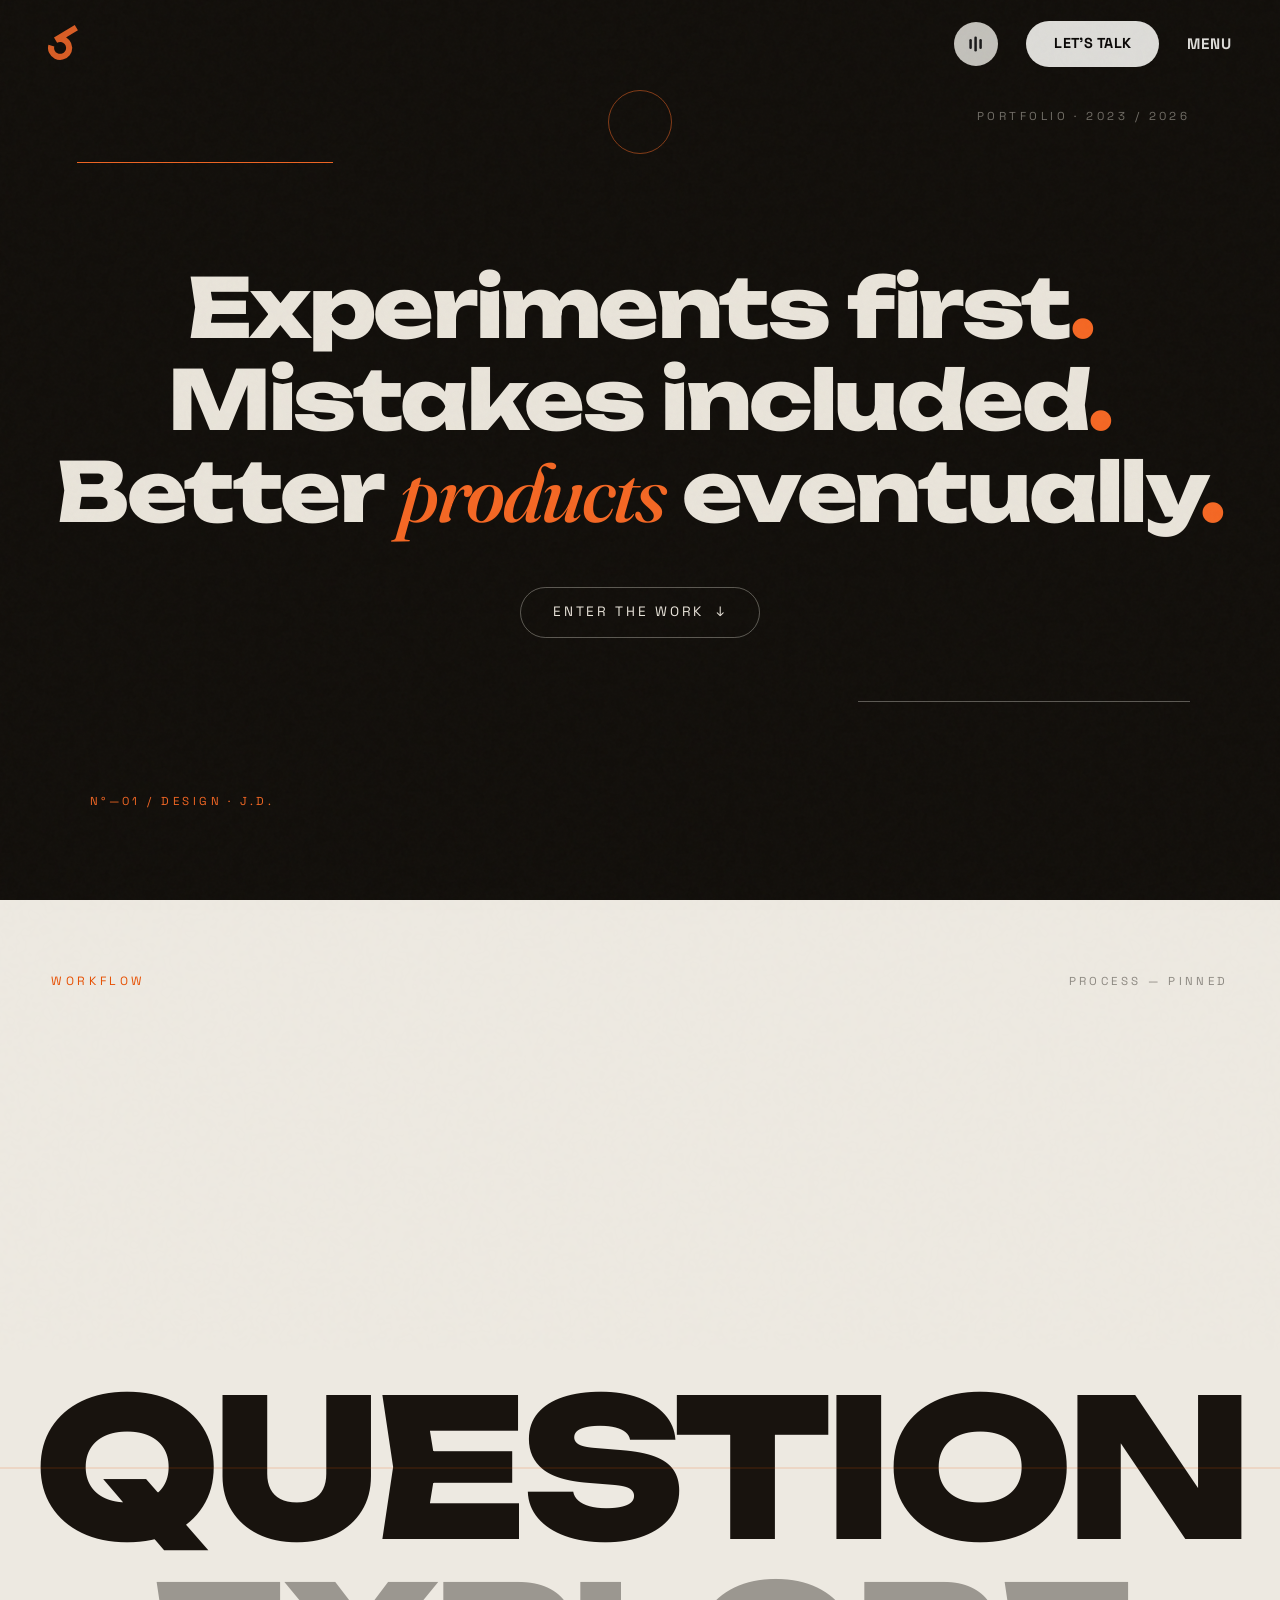
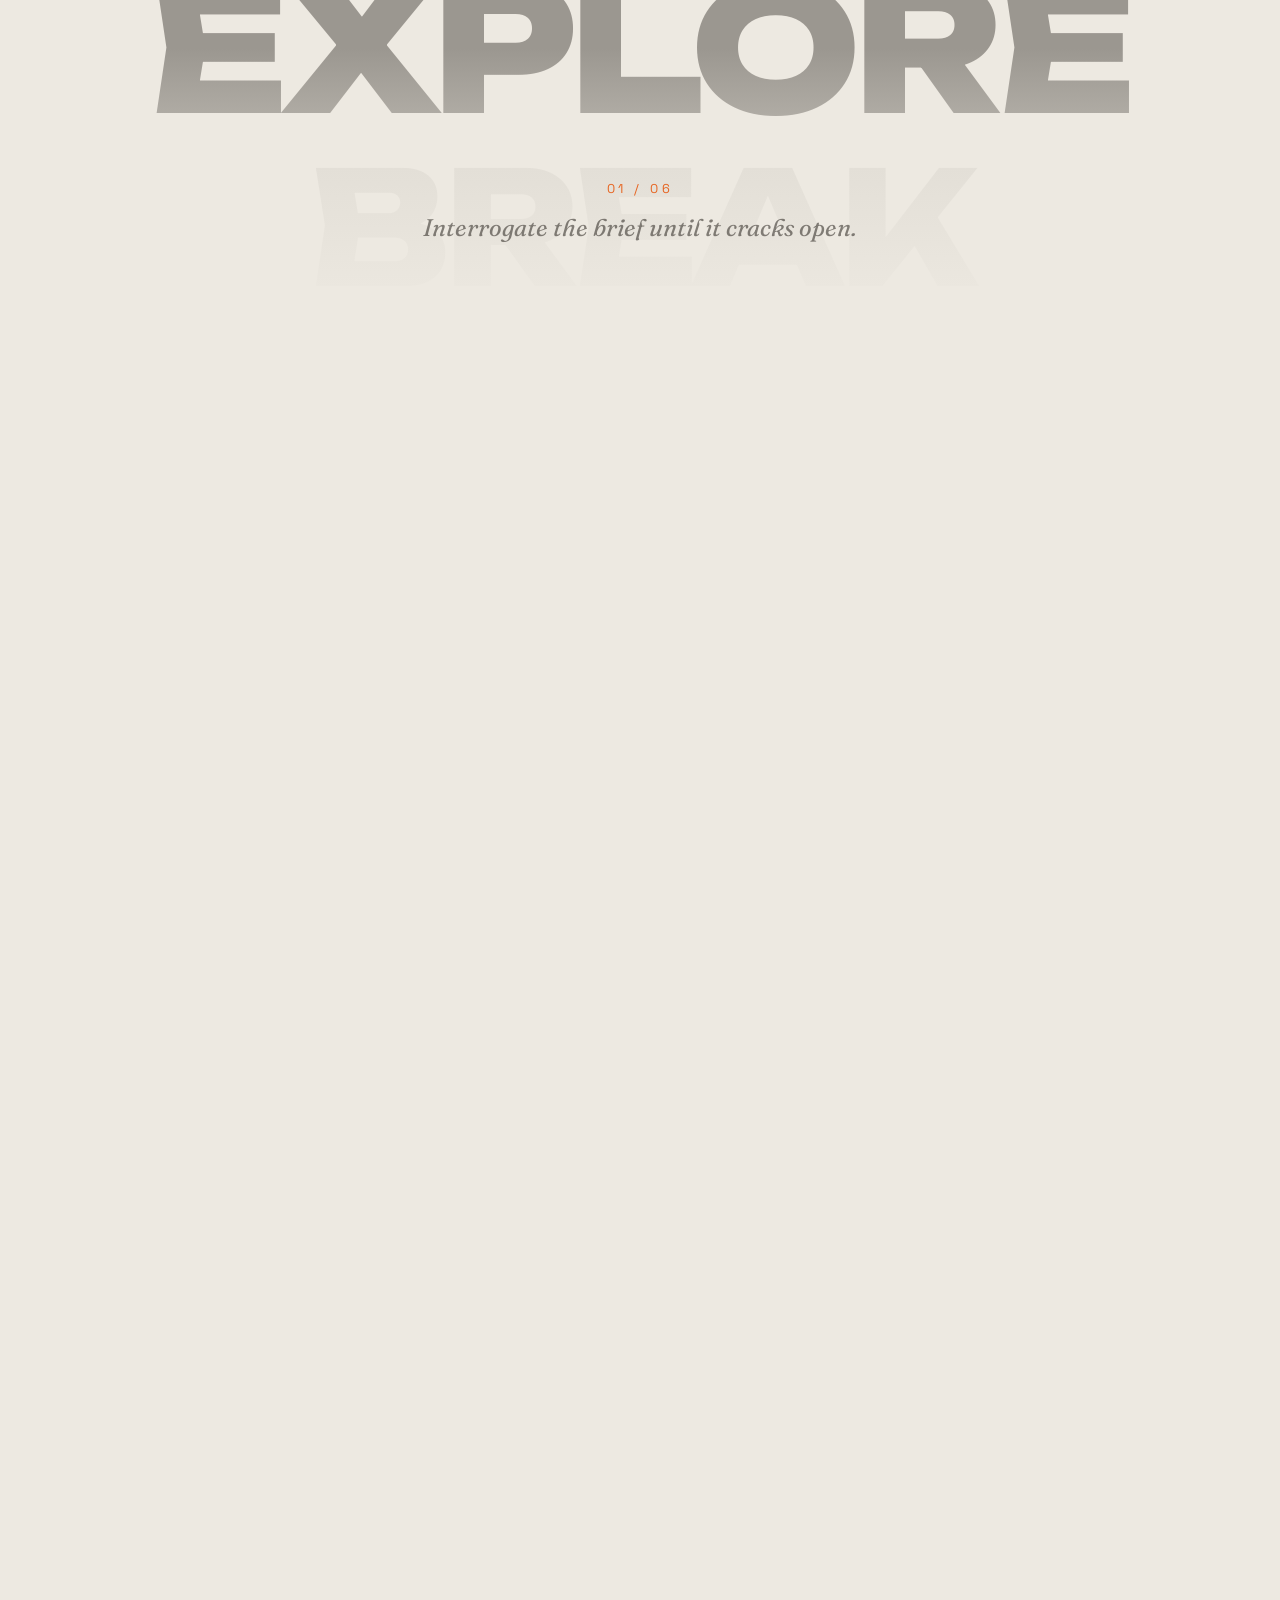
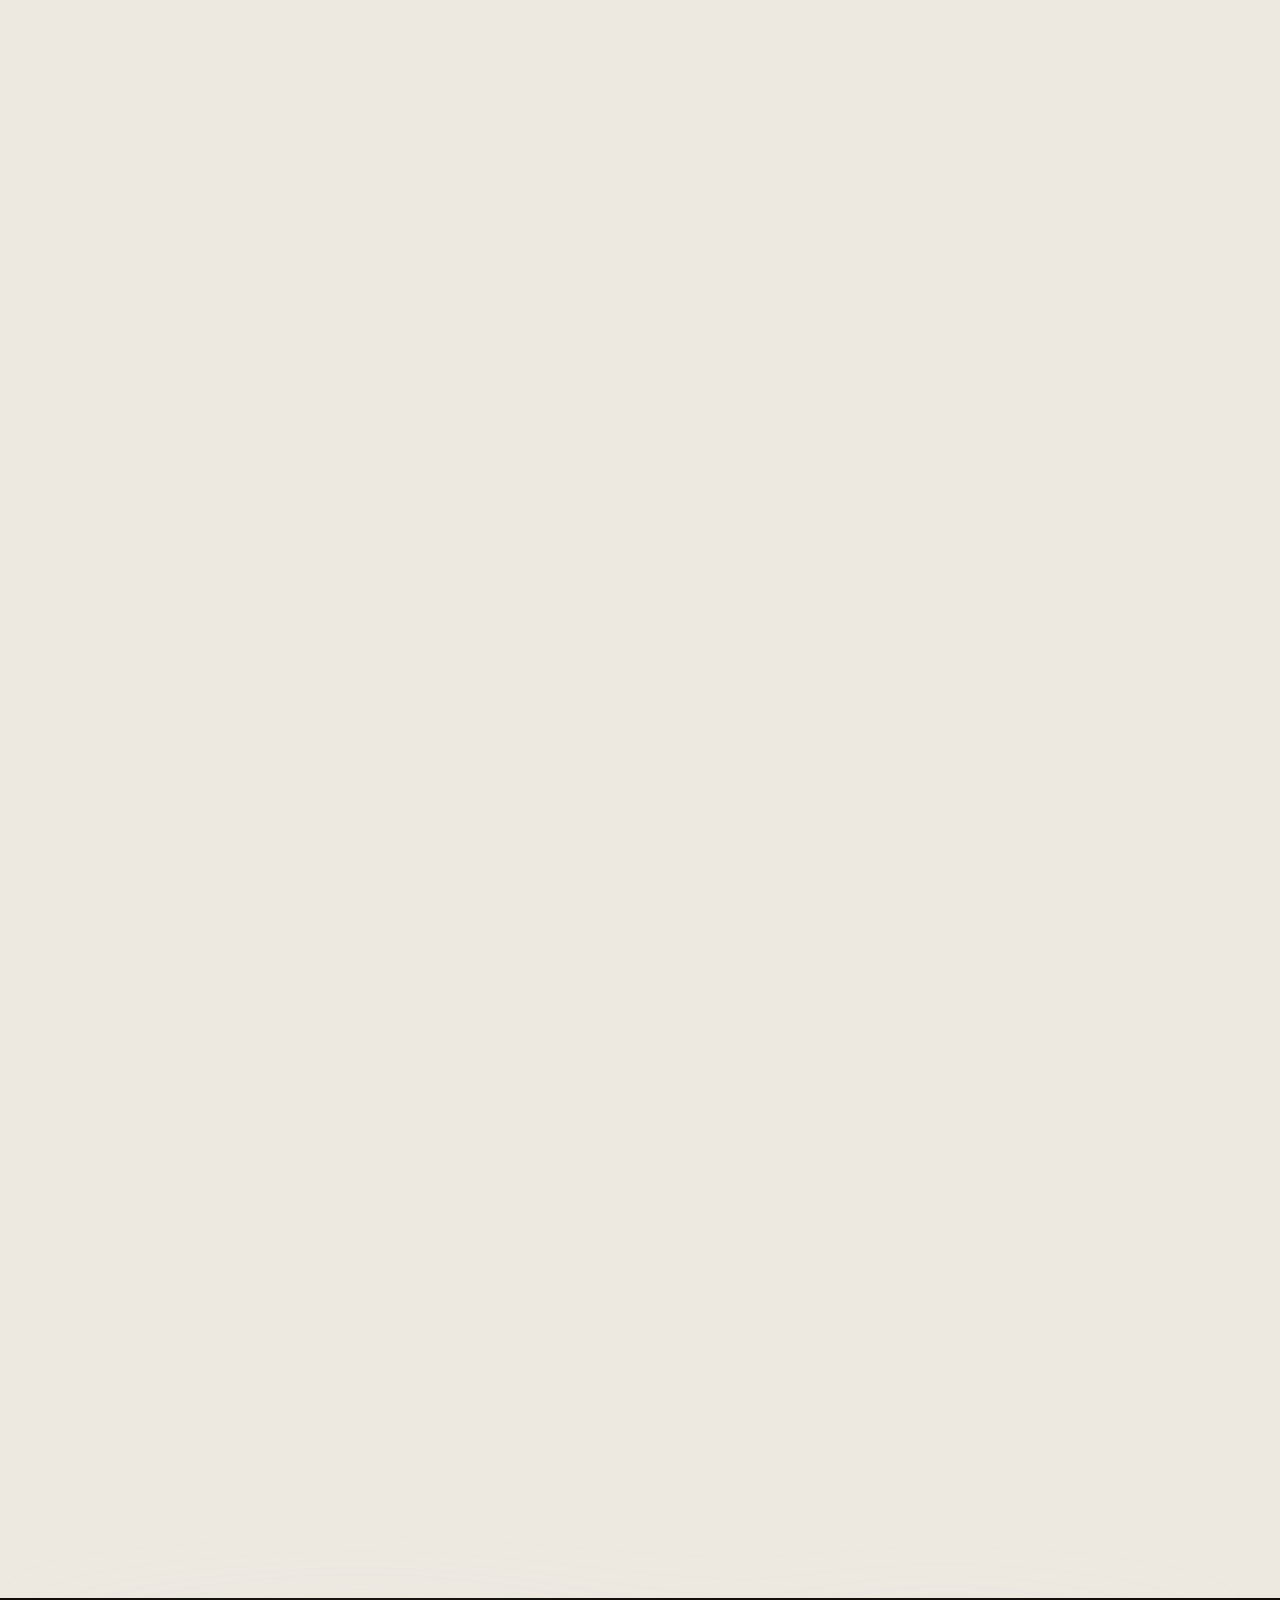
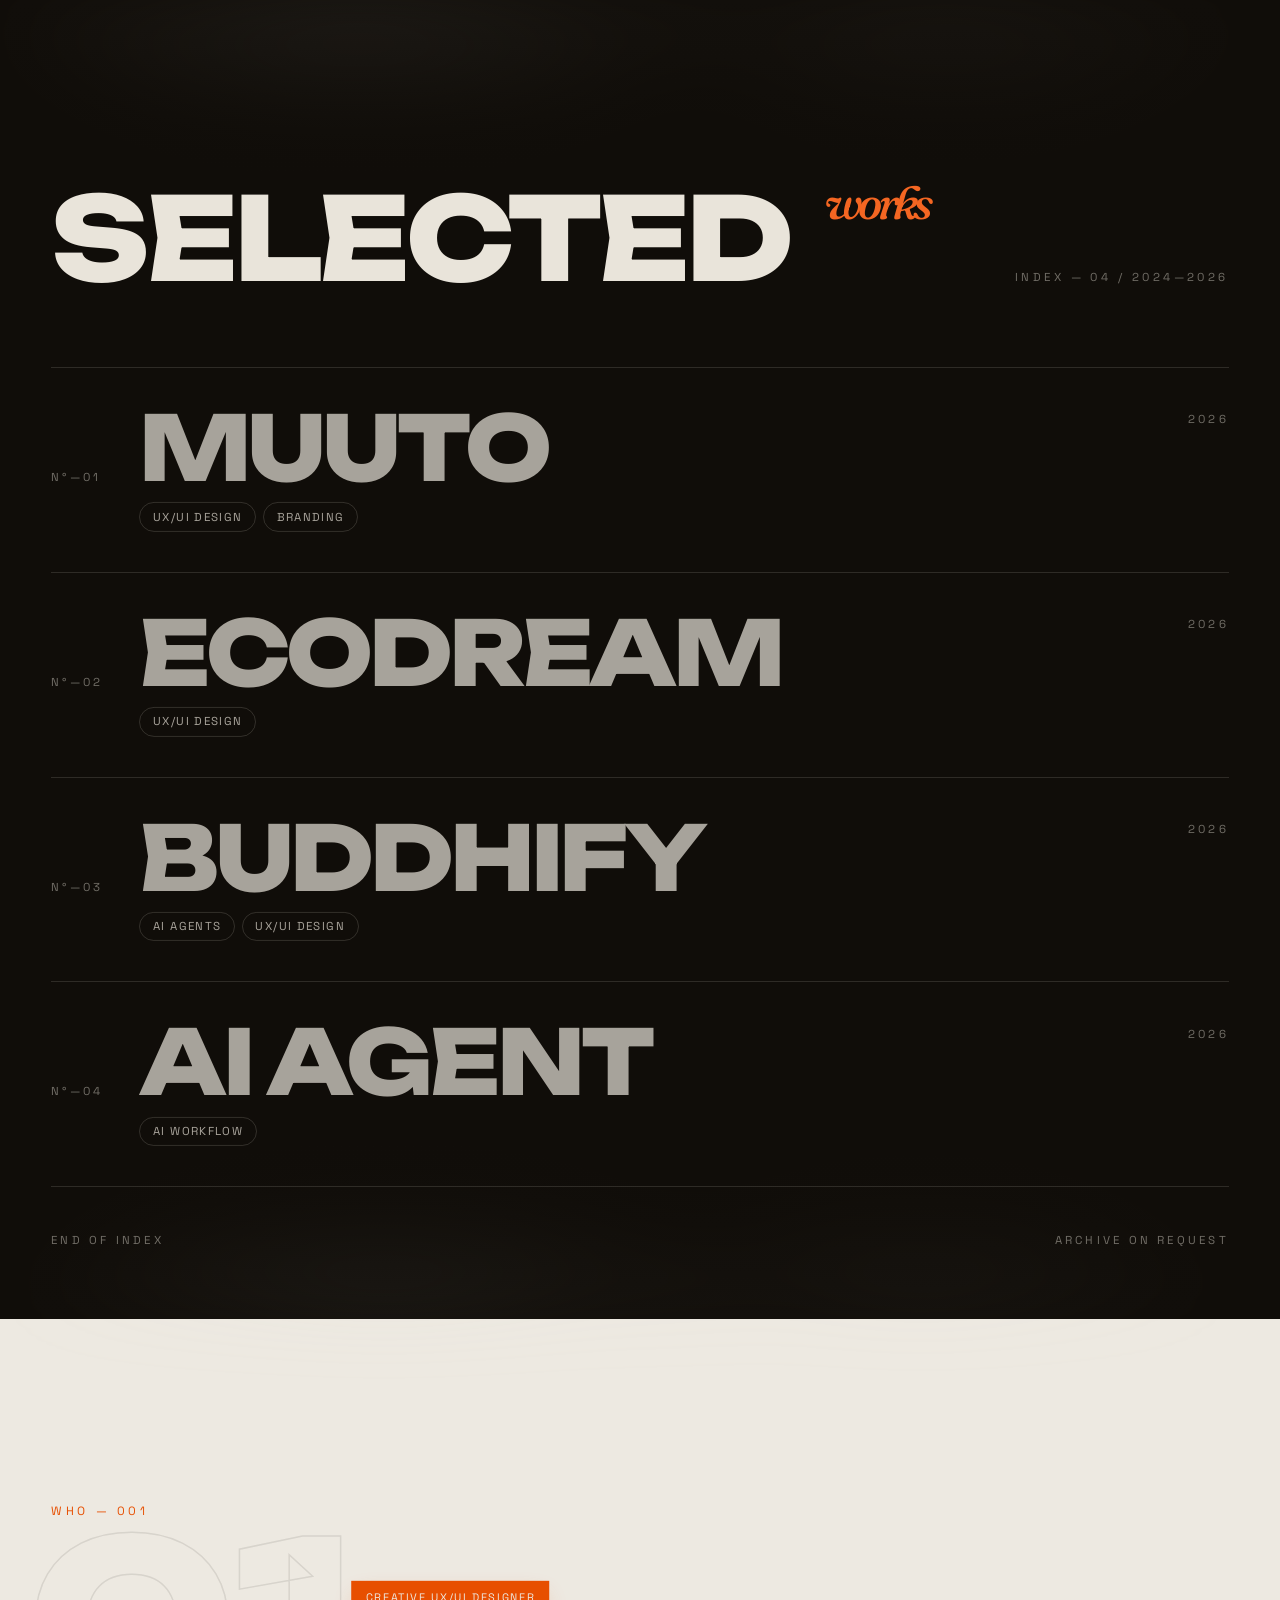
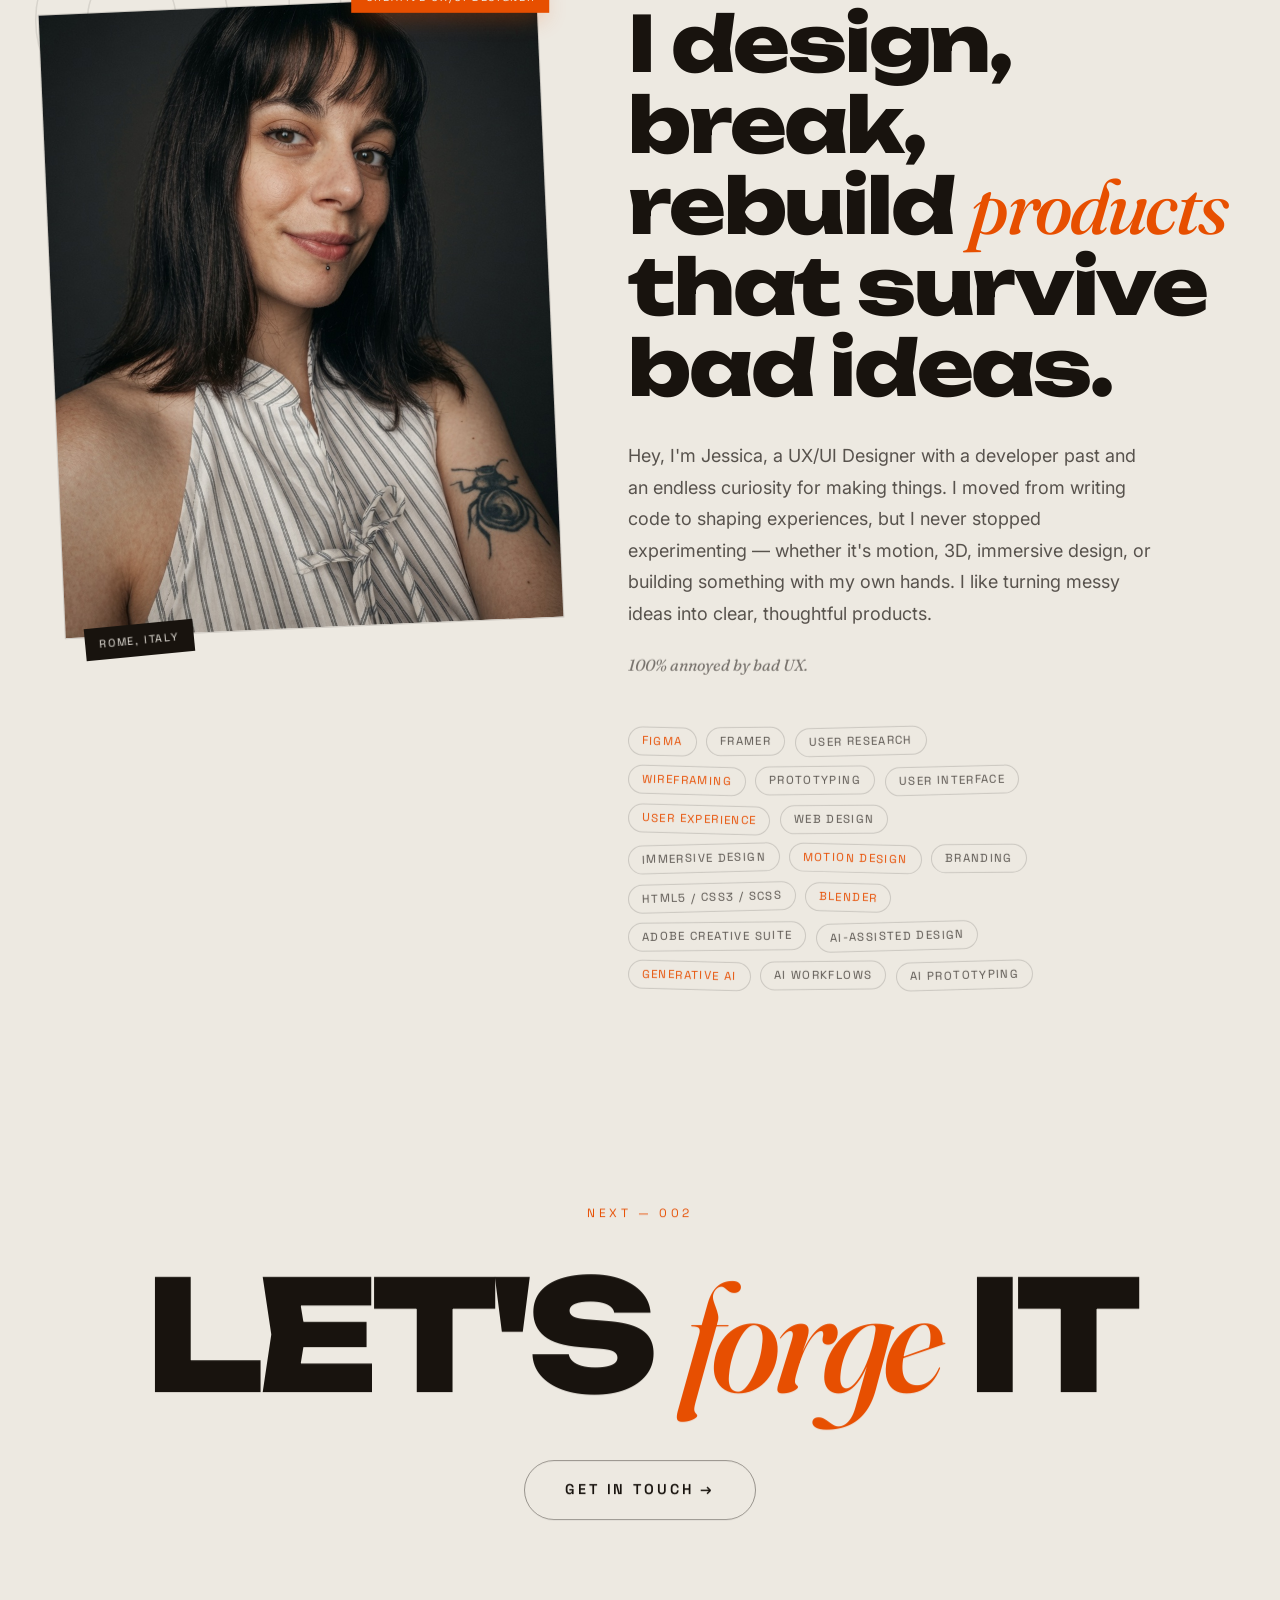
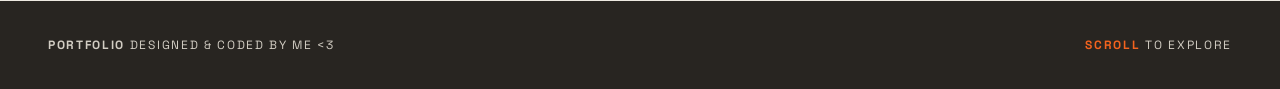
==== commit 65c8d289: "text update" ====
--- a/index.html
+++ b/index.html
@@ -324,7 +324,7 @@
         </h2>
         <div class="contact-cta-action" data-reveal>
           <a href="#contact" class="contact-cta-btn trigger-contact">
-            Start a project →
+            get in touch →
           </a>
         </div>
       </div>
